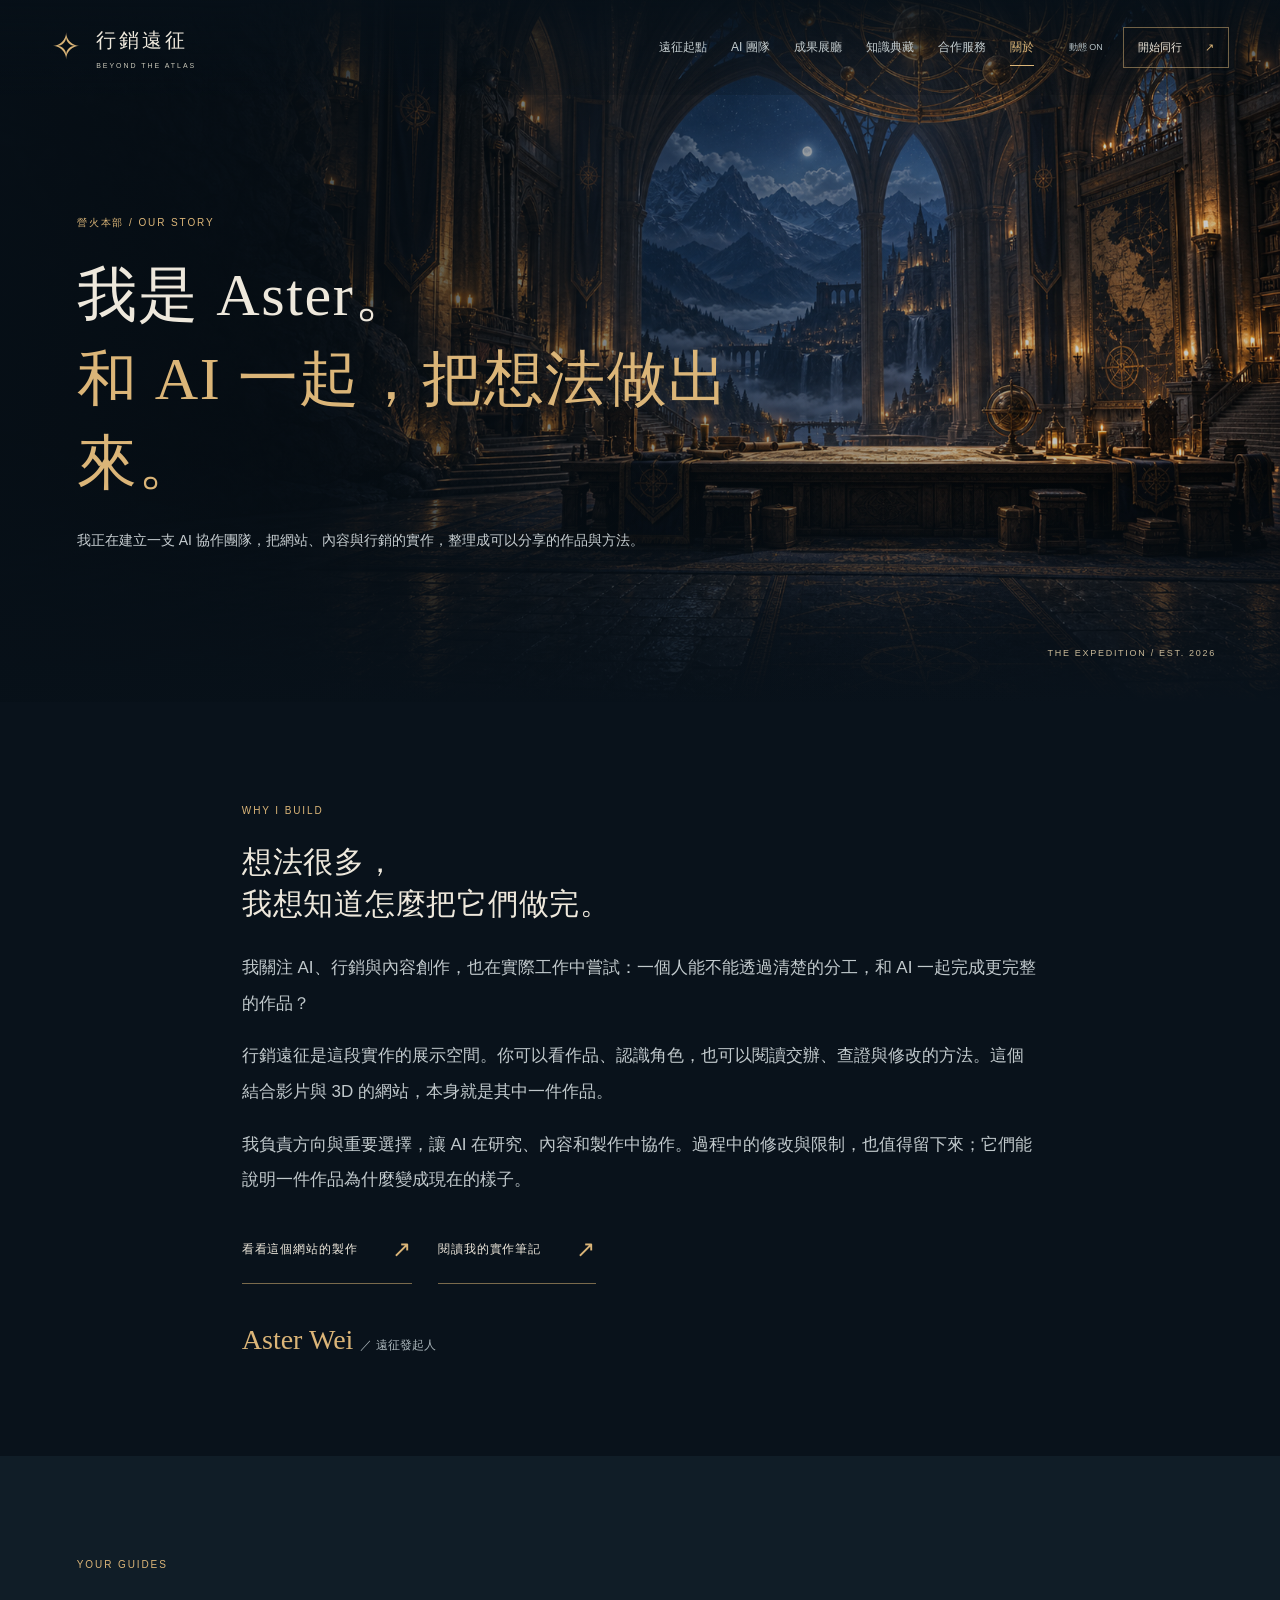
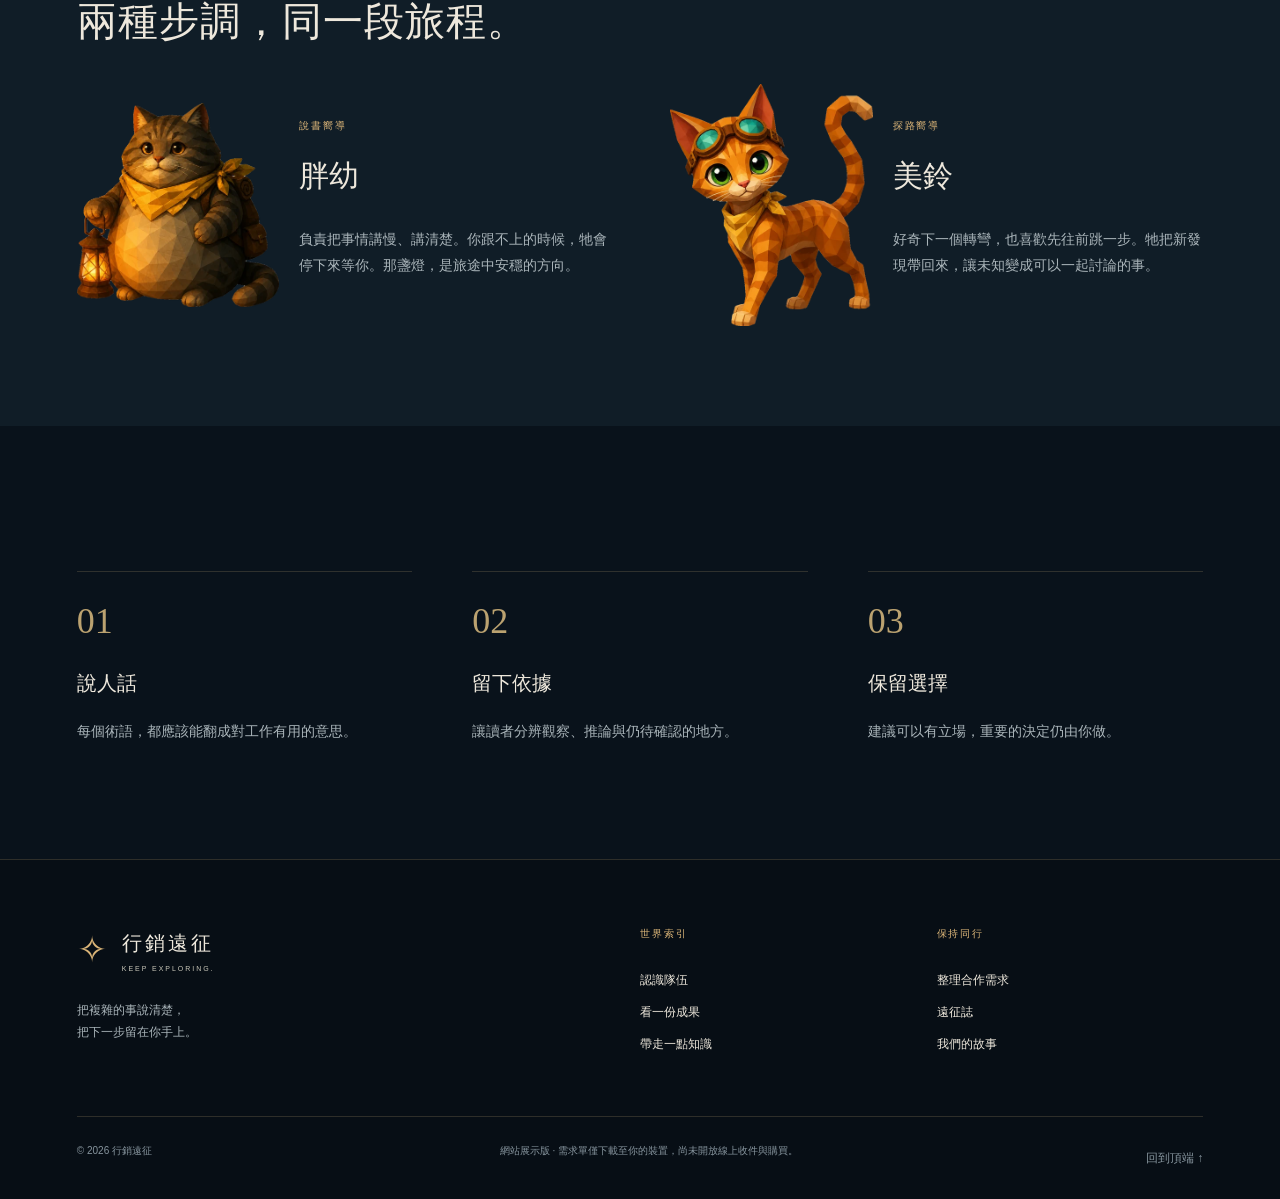
==== about.html @ 955f2460 "Deploy marketing expedition website" ====
<!doctype html><html lang="zh-Hant"><head><meta charset="utf-8"><meta name="viewport" content="width=device-width,initial-scale=1"><meta name="description" content="認識 Aster，以及行銷遠征的 AI、內容與行銷實作。"><meta name="theme-color" content="#09121b"><title>關於｜行銷遠征</title><link rel="icon" href="favicon.svg" type="image/svg+xml"><link rel="stylesheet" href="site.css"><link rel="stylesheet" href="realm.css"><script src="site.js" defer></script></head><body id="top" class="inner-page"><a class="skip" href="#main">跳至主要內容</a><header class="site-header"><a class="brand" href="index.html" aria-label="行銷遠征首頁"><span class="crest">✧</span><span>行銷遠征<small>BEYOND THE ATLAS</small></span></a><nav id="main-nav" aria-label="主要導覽"><a href="index.html">遠征起點</a><a href="team.html">AI 團隊</a><a href="works.html">成果展廳</a><a href="knowledge.html">知識典藏</a><a href="services.html">合作服務</a><a href="about.html" aria-current="page">關於</a></nav><div class="header-tools"><button class="motion-toggle" aria-pressed="false" aria-label="減少動態">動態 ON</button><a class="join-link" href="services.html#brief">開始同行 <span>↗</span></a><button class="menu-toggle" aria-expanded="false" aria-controls="main-nav">選單</button></div></header><main id="main"><section class="page-hero"><img class="hero-art" src="assets/world/guild.png" alt="" fetchpriority="high"><div class="hero-shade"></div><div class="hero-content"><span class="eyebrow">營火本部 / OUR STORY</span><h1>我是 Aster。<br><em>和 AI 一起，把想法做出來。</em></h1><p>我正在建立一支 AI 協作團隊，把網站、內容與行銷的實作，整理成可以分享的作品與方法。</p></div><span class="coordinate" aria-hidden="true">THE EXPEDITION / EST. 2026</span></section><section class="section prose story-prose"><span class="eyebrow">WHY I BUILD</span><h2>想法很多，<br>我想知道怎麼把它們做完。</h2><p>我關注 AI、行銷與內容創作，也在實際工作中嘗試：一個人能不能透過清楚的分工，和 AI 一起完成更完整的作品？</p><p>行銷遠征是這段實作的展示空間。你可以看作品、認識角色，也可以閱讀交辦、查證與修改的方法。這個結合影片與 3D 的網站，本身就是其中一件作品。</p><p>我負責方向與重要選擇，讓 AI 在研究、內容和製作中協作。過程中的修改與限制，也值得留下來；它們能說明一件作品為什麼變成現在的樣子。</p><a class="text-link" href="works.html#site-case">看看這個網站的製作 <span>↗</span></a><a class="text-link" href="knowledge.html">閱讀我的實作筆記 <span>↗</span></a><div class="signature">Aster Wei <span>／ 遠征發起人</span></div></section><section class="section tinted"><span class="eyebrow">YOUR GUIDES</span><h2>兩種步調，同一段旅程。</h2><div class="guide-stories"><article><img src="assets/pangyou-gold.webp" alt="提燈的胖幼" loading="lazy"><div><span class="eyebrow">說書嚮導</span><h3>胖幼</h3><p>負責把事情講慢、講清楚。你跟不上的時候，牠會停下來等你。那盞燈，是旅途中安穩的方向。</p></div></article><article><img src="assets/meiling-eyes.webp" alt="戴護目鏡的美鈴" loading="lazy"><div><span class="eyebrow">探路嚮導</span><h3>美鈴</h3><p>好奇下一個轉彎，也喜歡先往前跳一步。牠把新發現帶回來，讓未知變成可以一起討論的事。</p></div></article></div></section><section class="section"><div class="principle-grid"><article><b>01</b><h3>說人話</h3><p>每個術語，都應該能翻成對工作有用的意思。</p></article><article><b>02</b><h3>留下依據</h3><p>讓讀者分辨觀察、推論與仍待確認的地方。</p></article><article><b>03</b><h3>保留選擇</h3><p>建議可以有立場，重要的決定仍由你做。</p></article></div></section></main><footer class="site-footer"><div><a class="brand" href="index.html"><span class="crest">✧</span><span>行銷遠征<small>KEEP EXPLORING.</small></span></a><p>把複雜的事說清楚，<br>把下一步留在你手上。</p></div><div><span class="eyebrow">世界索引</span><a href="team.html">認識隊伍</a><a href="works.html">看一份成果</a><a href="knowledge.html">帶走一點知識</a></div><div><span class="eyebrow">保持同行</span><a href="services.html#brief">整理合作需求</a><a href="news.html">遠征誌</a><a href="about.html">我們的故事</a></div><div class="footer-bottom"><span>© 2026 行銷遠征</span><span>網站展示版 · 需求單僅下載至你的裝置，尚未開放線上收件與購買。</span><a href="#top">回到頂端 ↑</a></div></footer><div class="reading-progress" aria-hidden="true"></div></body></html>
---- site.css ----
/* 深藍夜色、黃銅金光與原生閱讀內容構成同一個遠征世界。 */
:root{color-scheme:dark;--ink:#09121b;--panel:#101d27;--gold:#dbb578;--text:#eee8dc;--muted:#aab5ba;--line:#c8af7933;--serif:"Noto Serif TC","PMingLiU",serif;--sans:"Microsoft JhengHei",sans-serif}*{box-sizing:border-box}html{scroll-behavior:smooth;scroll-padding-top:110px}body{margin:0;background:var(--ink);color:var(--text);font:15px/1.85 var(--sans)}body.menu-open{overflow:hidden}a{color:inherit;text-decoration:none}button,input,select,textarea{font:inherit}button,a,input,select,textarea{-webkit-tap-highlight-color:transparent}button{color:inherit;cursor:pointer}a:focus-visible,button:focus-visible,input:focus-visible,select:focus-visible,textarea:focus-visible,summary:focus-visible{outline:2px solid var(--gold);outline-offset:5px}button:disabled{cursor:wait;opacity:.6}img{max-width:100%;display:block}h1,h2,h3,p{margin-top:0}h1,h2{font-family:var(--serif);font-weight:400;line-height:1.4;letter-spacing:.025em}h1{font-size:clamp(38px,4.7vw,74px)}h2{font-size:clamp(28px,3.1vw,46px)}h3{font-size:20px;font-weight:500;line-height:1.6}em{font-style:normal;color:var(--gold)}p{color:var(--muted)}[hidden]{display:none!important}.eyebrow{display:block;color:var(--gold);font-size:10px;letter-spacing:.19em;line-height:1.7;margin-bottom:22px}.fine{font-size:12px;color:#99a7af}.skip{position:fixed;top:-100px;left:20px;z-index:100;background:var(--panel);padding:14px}.skip:focus{top:15px}.site-header{position:fixed;top:0;inset-inline:0;z-index:50;display:flex;align-items:center;gap:35px;padding:22px 4vw;min-height:91px;background:linear-gradient(#071018e8,#07101833);transition:background .3s}.scrolled .site-header{background:#09121bee;border-bottom:1px solid var(--line);backdrop-filter:blur(14px)}.brand{display:flex;align-items:center;gap:12px;white-space:nowrap;font-size:20px;letter-spacing:.15em}.brand small{font-size:7px;letter-spacing:.28em;display:block;margin-top:1px;color:#c9c7b9}.crest{font-family:Georgia,serif;font-size:36px;line-height:1;color:var(--gold)}#main-nav{display:flex;gap:24px;margin-left:auto;align-items:center;font-size:12px}#main-nav a{padding:10px 0;position:relative;color:#c5ced0}#main-nav a:after{content:"";height:1px;position:absolute;bottom:3px;left:0;right:0;background:var(--gold);transform:scaleX(0);transform-origin:left;transition:transform .25s}#main-nav a:hover:after,#main-nav [aria-current]:after{transform:scaleX(1)}#main-nav [aria-current]{color:var(--gold)}.header-tools{display:flex;gap:20px;align-items:center}.motion-toggle{font-size:9px;padding:10px 0;background:none;border:0;color:#b6c2c7;white-space:nowrap}.join-link{border:1px solid #dbb57880;padding:9px 14px;font-size:11px;white-space:nowrap}.join-link span{margin-left:20px;color:var(--gold)}.menu-toggle{display:none;background:transparent;border:1px solid var(--line);padding:8px 13px}.text-link{display:inline-flex;align-items:center;gap:35px;border-bottom:1px solid #c5a66d99;padding:10px 0;font-size:12px;letter-spacing:.07em;margin-right:26px;transition:color .2s}.text-link span{font-size:23px;color:var(--gold);transition:transform .2s}.text-link:hover{color:var(--gold)}.text-link:hover span{transform:translate(3px,-3px)}.button{display:inline-block;background:var(--gold);border:1px solid var(--gold);color:#111c24;padding:13px 23px;min-height:46px;font-size:13px}.button:hover{background:#ead0a5}.section{max-width:1380px;margin:auto;padding:100px 6vw}.section-heading{display:flex;justify-content:space-between;gap:40px;align-items:flex-end;margin-bottom:46px}.section-heading h2{margin-bottom:0}.section-heading>p{font-size:13px;margin:0;max-width:330px}.section-heading .text-link{flex-shrink:0;margin:0}.tinted{max-width:none;background:#101d27}.invitation{padding:110px 6vw 125px;text-align:center;background:radial-gradient(ellipse at 50% 100%,#4a3a2030,transparent 70%);border-top:1px solid var(--line)}.invitation h2{font-size:clamp(34px,4vw,58px)}.invitation .text-link{margin:0}.site-footer{padding:65px 6vw 25px;border-top:1px solid var(--line);display:grid;grid-template-columns:2fr 1fr 1fr;gap:30px;background:#070e15}.site-footer p{font-size:12px;margin-top:23px}.site-footer>div>a:not(.brand){display:block;font-size:12px;padding:5px 0}.site-footer a:hover{color:var(--gold)}.footer-bottom{grid-column:1/-1;border-top:1px solid var(--line);padding-top:25px;margin-top:25px;display:flex;justify-content:space-between;gap:25px;color:#87959e;font-size:10px}.reading-progress{position:fixed;z-index:70;left:0;bottom:0;height:2px;width:0;background:var(--gold)}
/* 首頁：鏡頭停留在章節中，捲動推進景深與角色路線。 */
.world-chapter{height:145vh;height:145svh;position:relative}.scene-window{height:100vh;height:100svh;position:sticky;top:0;overflow:hidden;isolation:isolate;background:#0b1420}.scene-art{position:absolute;inset:0;width:100%;height:100%;object-fit:cover;transform:scale(1.04);will-change:transform}.scene-shade{position:absolute;inset:0;background:linear-gradient(90deg,#040c15d9,transparent 76%),linear-gradient(0deg,#071018b0,transparent 27%,transparent 75%,#07101855)}.chapter-copy{position:absolute;left:6vw;top:29%;width:60%;max-width:800px;z-index:4;transform:translateY(var(--copy-y,0px));opacity:var(--copy-alpha,1)}.chapter-copy h1,.chapter-copy h2{font-size:clamp(40px,4.65vw,72px);margin-bottom:24px}.chapter-copy p{font-size:14px;line-height:2.05;color:#d2d4ce;margin-bottom:20px}.scene-bottom{position:absolute;bottom:28px;left:4vw;right:4vw;display:flex;justify-content:space-between;font-size:9px;letter-spacing:.12em;color:#c2c6bc;z-index:4}.scene-bottom i{display:inline-block;width:30px;height:1px;background:var(--gold);margin:0 12px;vertical-align:middle}.scene-haze{position:absolute;left:-25%;bottom:-20%;width:150%;height:50%;background:radial-gradient(ellipse,#cdd5cf19,transparent 64%);filter:blur(30px);transform:translateX(var(--haze-x,0px));pointer-events:none}.star-path{position:absolute;width:100%;height:100%;inset:0;opacity:.45;pointer-events:none}.star-path path{fill:none;stroke:var(--gold);stroke-width:1;stroke-dasharray:900;stroke-dashoffset:var(--path-offset,900);filter:drop-shadow(0 0 4px #e9b354)}.star-path circle{fill:var(--gold);opacity:var(--path-light,0)}.guides{position:absolute;inset:0;z-index:3;pointer-events:none}.traveler{position:absolute;bottom:14%;width:clamp(92px,11vw,180px);left:var(--cat-x,78%);transform:translateX(-50%) translateY(var(--cat-y,0px)) scale(var(--cat-scale,1));transform-origin:center bottom;filter:drop-shadow(0 8px 4px #0008)}.traveler img{width:100%;transform-origin:50% 90%}.traveler span{position:absolute;bottom:-13px;left:0;width:100%;text-align:center;color:#e1d9c4;font-size:9px;letter-spacing:.15em}.traveler.meiling{left:var(--mei-x,88%);width:clamp(77px,8.2vw,135px);bottom:19%;transform:translateX(-50%) translateY(var(--mei-y,0px)) scale(var(--cat-scale,1))}.lantern-glow{position:absolute;inset:30% -45% -20% -45%;background:radial-gradient(ellipse,#eea94942,transparent 64%);mix-blend-mode:screen;transform-origin:center top}.landing-glow{position:absolute;inset:auto 8% 0;height:9%;border:1px solid #e4b96c88;border-radius:50%;opacity:0}.in-view.is-moving .pangyou img{animation:trot .36s ease-in-out infinite}.in-view.is-moving .lantern-glow{animation:lamp .65s ease-in-out infinite alternate}.in-view.is-moving .meiling img{animation:leap 1.45s ease-in-out infinite}.in-view.is-moving .landing-glow{animation:landing 1.45s ease-out infinite}.world-chapter[data-scene="2"] .in-view.is-moving .meiling img{animation-name:look-around;animation-duration:1.8s}.world-chapter[data-scene="3"] .in-view.is-moving .pangyou img{animation-name:nod;animation-duration:1.3s}.world-chapter[data-scene="4"] .in-view.is-moving .meiling img{animation-duration:1.9s}.world-nav{position:fixed;right:3vw;top:43%;z-index:10;display:grid;gap:6px}.world-nav a{display:flex;align-items:center;gap:9px;font-size:9px;padding:7px 10px;border-left:1px solid #d8cbb633;background:#09121b44;backdrop-filter:blur(8px);color:#b1bcbf}.world-nav span{font-size:9px;opacity:0;max-width:0;overflow:hidden;white-space:nowrap;transition:.2s}.world-nav a:hover span,.world-nav a[aria-current] span{opacity:1;max-width:65px}.world-nav a[aria-current]{color:var(--gold);border-color:var(--gold)}.world-nav.past-world{visibility:hidden}.home-reading{background:var(--ink);position:relative}
@keyframes trot{0%,100%{transform:rotate(-4deg) translateY(0) scale(1.035,.975)}50%{transform:rotate(4deg) translateY(-7px) scale(.975,1.035)}}@keyframes leap{0%,100%{transform:translateY(0) scale(1)}14%{transform:translateY(4px) scale(1.13,.85) rotate(-5deg)}42%{transform:translateY(-44px) scale(.94,1.08) rotate(10deg)}64%{transform:translateY(-20px) rotate(4deg)}78%{transform:translateY(3px) scale(1.12,.87)}}@keyframes lamp{to{transform:rotate(12deg);opacity:.55}}@keyframes landing{0%,65%,100%{opacity:0;transform:scale(.6)}78%{opacity:.8;transform:scale(1)}96%{opacity:0;transform:scale(1.8)}}@keyframes look-around{0%,100%{transform:rotate(0)}30%{transform:rotate(-9deg) scale(1.02,.98)}70%{transform:rotate(7deg) translateY(-5px)}}@keyframes nod{0%,100%{transform:rotate(0)}50%{transform:rotate(5deg) scale(1.025,.97)}}
/* 內頁維持同一世界，正文回到舒適閱讀速度。 */
.page-hero{position:relative;min-height:620px;height:78vh;max-height:850px;overflow:hidden;display:flex;align-items:center;background:#0c1823}.hero-art{position:absolute;inset:0;width:100%;height:100%;object-fit:cover;object-position:center;opacity:.78}.hero-shade{position:absolute;inset:0;background:linear-gradient(90deg,#071018de,transparent 85%),linear-gradient(0deg,var(--ink),transparent 35%)}.hero-content{position:relative;z-index:1;padding:110px 6vw 30px;max-width:900px}.hero-content h1{margin-bottom:23px}.hero-content p{max-width:580px;color:#c6cdd0;font-size:14px}.coordinate{position:absolute;right:5vw;bottom:40px;font-size:9px;letter-spacing:.19em;color:#c8b998}.roster-picker{display:grid;grid-template-columns:repeat(5,1fr);gap:15px;border-bottom:1px solid var(--line)}.roster-picker button{background:transparent;border:0;border-bottom:2px solid transparent;padding:12px 12px 22px;transition:background .3s}.roster-picker img{height:150px;width:100%;object-fit:contain;filter:grayscale(.35);transition:transform .3s}.roster-picker button:hover img{transform:translateY(-8px)}.roster-picker span{display:block;font-size:14px;margin:18px 0 4px}.roster-picker small{color:var(--muted);font-size:10px}.roster-picker [aria-pressed="true"]{border-color:var(--gold);background:linear-gradient(transparent,#ddae6212);color:var(--gold)}.roster-picker [aria-pressed="true"] img{filter:none}.member-profile{display:grid;grid-template-columns:35% 1fr;gap:70px;align-items:center;padding:60px 0}.member-portrait{background:radial-gradient(ellipse at 50% 65%,#d2a05218,transparent 65%)}.member-portrait img{height:350px;margin:auto;object-fit:contain}.member-profile h2{margin-bottom:10px}.member-profile h3{color:#d9c19a;font-size:19px}.member-profile dl{font-size:13px;display:grid;grid-template-columns:130px 1fr;gap:16px;border-top:1px solid var(--line);padding-top:25px}.member-profile dt{color:var(--gold)}.member-profile dd{margin:0;color:var(--muted)}.principle-grid{display:grid;grid-template-columns:repeat(3,1fr);gap:60px;margin-top:45px}.principle-grid b{display:block;font:36px Georgia;color:#bba270;margin-bottom:25px}.principle-grid article{border-top:1px solid var(--line);padding-top:28px}.principle-grid p{font-size:14px}.report-tabs{display:flex;gap:25px;border-bottom:1px solid var(--line);margin-bottom:40px}.report-tabs button,.filters button{padding:14px 18px;background:transparent;border:1px solid transparent;color:var(--muted);font-size:13px}.report-tabs [aria-pressed="true"]{color:var(--gold);border-bottom-color:var(--gold)}.report-sheet{background:#e5ddcd;color:#22323a;padding:50px 6vw;box-shadow:12px 12px 0 #2c35404d}.report-meta{display:flex;justify-content:space-between;border-bottom:1px solid #31404b40;padding-bottom:22px;font-size:10px;letter-spacing:.11em;color:#73664d;margin-bottom:34px}.report-sheet h2{font-size:32px}.report-context{color:#5b6465;font-size:14px;max-width:780px}.report-body{display:grid;grid-template-columns:1fr 1fr;gap:20px 55px;margin-top:30px}.report-body section{border-top:1px solid #31404b30;padding-top:23px}.report-body h3{font-size:17px;color:#7c592d}.report-body p{color:#384b53;font-size:14px}.journal-grid{display:grid;grid-template-columns:repeat(3,1fr);gap:35px}.journal-card{min-width:0;border-bottom:1px solid var(--line);padding-bottom:25px}.journal-image{position:relative;aspect-ratio:1.55;overflow:hidden;background:var(--panel)}.journal-image img{width:100%;height:100%;object-fit:cover;opacity:.86;transition:transform .6s,opacity .6s}.journal-image span{position:absolute;bottom:15px;left:20px;font:30px var(--serif);color:var(--text)}.journal-card a:hover img{transform:scale(1.05);opacity:1}.journal-copy{padding-top:23px}.journal-copy .eyebrow{font-size:9px;margin-bottom:13px}.journal-copy h3{font:23px/1.55 var(--serif);margin-bottom:13px}.journal-copy p{font-size:13px}.read-link{font-size:11px;color:var(--gold)}.library-tools{display:flex;align-items:flex-end;justify-content:space-between;gap:25px;margin-bottom:25px}.library-tools label{font-size:11px;color:var(--gold);min-width:250px}.library-tools input{display:block;width:100%;margin-top:10px}.filters{display:flex;flex-wrap:wrap;gap:5px}.filters button{padding:9px 14px}.filters [aria-pressed="true"]{border-color:var(--gold);color:var(--gold)}.library-grid{row-gap:50px}.empty-state{text-align:center;padding:70px 20px}.empty-state h2{font-size:28px}.service-list{margin:50px 0}.service-list article{display:grid;grid-template-columns:80px 1fr auto;gap:25px;padding:35px 0;border-top:1px solid var(--line);align-items:center}.service-number{font:38px Georgia;color:var(--gold)}.service-list h3{font:27px var(--serif);margin:0 0 15px}.service-list p{margin-bottom:8px}.service-pick{font-size:12px;color:var(--gold);padding:15px}.brief-layout{display:grid;grid-template-columns:1fr 1fr;gap:90px;max-width:1200px;margin:auto}.brief-layout>div>p{font-size:14px}.brief-layout>div>.fine{font-size:12px;margin-top:30px}form label{display:block;font-size:12px;color:#ded9cd;margin-bottom:10px}form label span{font-size:10px;color:var(--gold);margin-left:8px}input,textarea,select{background:#07121bcc;border:1px solid #b9b49e45;color:var(--text);padding:12px 15px;border-radius:0}textarea{resize:vertical}input::placeholder,textarea::placeholder{color:#81919d}form input,form textarea,form select{width:100%;margin-bottom:23px}form .button{width:100%}#brief-status{min-height:24px;margin-top:18px}.faq{max-width:1100px}.faq details{border-bottom:1px solid var(--line);padding:20px 0}.faq summary{cursor:pointer;font-size:16px;padding:5px}.faq details p{padding:15px 5px 0;max-width:850px;font-size:14px}.prose{font-size:17px;line-height:2.1}.prose h2{font-size:30px}.prose p{color:#c1c9cc}.story-prose{max-width:950px}.signature{font:28px var(--serif);margin-top:40px;color:var(--gold)}.signature span{font:12px var(--sans);color:var(--muted)}.guide-stories{display:grid;grid-template-columns:1fr 1fr;gap:60px}.guide-stories article{display:grid;grid-template-columns:38% 1fr;gap:20px;align-items:center}.guide-stories img{max-height:260px;object-fit:contain}.guide-stories h3{font:30px var(--serif)}.guide-stories p{font-size:14px}.news-list article{display:grid;grid-template-columns:180px 1fr;gap:40px;border-top:1px solid var(--line);padding:40px 0}.news-list time{font-size:12px;color:var(--gold)}.news-list h2{font-size:30px}.article-heading{padding:150px 6vw 50px;max-width:1200px;margin:auto;border-bottom:1px solid var(--line)}.breadcrumb{display:flex;gap:15px;font-size:12px;color:var(--muted);margin-bottom:50px}.breadcrumb a{color:var(--gold)}.article-heading h1{font-size:clamp(34px,4vw,54px);max-width:1000px}.article-meta{font-size:11px;color:#98a5ad;margin-top:30px}.article-layout{max-width:1200px;padding:60px 6vw 100px;margin:auto;display:grid;grid-template-columns:210px minmax(0,1fr);gap:65px}.article-layout aside{position:sticky;top:130px;align-self:start}.article-layout aside a{display:block;font-size:12px;padding:10px 0;color:#aebbc1}.article-layout aside a:hover{color:var(--gold)}.article-layout .prose>section{margin-bottom:45px;scroll-margin-top:120px}.exercise{background:#14232d;border:1px solid var(--line);padding:28px}.exercise h2{font-size:24px}.exercise pre{white-space:pre-wrap;font:14px/2.2 var(--sans);color:#d2c6af;overflow-wrap:anywhere}.copy-status{min-height:22px}.related{border-top:1px solid var(--line)}.related .journal-grid{grid-template-columns:repeat(2,1fr)}
@media(min-width:1700px){.chapter-copy{left:10vw}.section{padding-inline:70px}.site-header{padding-inline:6vw}}
@media(max-width:1150px){.site-header{gap:18px}#main-nav{gap:15px;font-size:11px}.brand{font-size:17px}.header-tools{gap:12px}.join-link span{margin-left:8px}.motion-toggle{font-size:8px}.chapter-copy{width:68%}.world-nav{right:2vw}.journal-grid{gap:23px}}
@media(max-width:950px){.site-header{min-height:80px;padding:16px 5vw}.header-tools{margin-left:auto}.menu-toggle{display:block;font-size:11px}#main-nav{display:none;position:fixed;inset:80px 0 auto;max-height:calc(100svh - 80px);overflow:auto;background:#0a1727fa;padding:24px 6vw 35px;border-bottom:1px solid var(--line);flex-direction:column;align-items:stretch;gap:5px}#main-nav.open{display:flex}#main-nav a{font-size:18px;padding:12px 0}.page-hero{min-height:540px;height:70vh}.hero-content{padding-top:100px}.section{padding-block:70px}.roster-picker{gap:3px}.roster-picker img{height:120px}.roster-picker span{font-size:12px}.roster-picker small{display:none}.member-profile{gap:30px}.member-profile dl{grid-template-columns:1fr;gap:5px}.member-profile dd{margin-bottom:15px}.library-tools{display:block}.filters{margin-top:25px}.brief-layout{gap:45px}.article-layout{grid-template-columns:160px 1fr;gap:35px}.guide-stories{gap:25px}.guide-stories article{grid-template-columns:1fr}.guide-stories img{height:200px;margin:auto}}
@media(max-width:600px){html{scroll-padding-top:95px}.site-header{padding:15px 5vw;min-height:76px}.brand{font-size:16px;gap:8px}.brand small{font-size:6px}.crest{font-size:27px}.header-tools{gap:12px}.join-link{display:none}.motion-toggle{font-size:8px;min-height:42px}.menu-toggle{min-height:42px}#main-nav{top:76px}.world-chapter{height:130svh}.scene-art{object-position:62% center}.world-chapter[data-scene="1"] .scene-art{object-position:90% center}.scene-shade{background:linear-gradient(90deg,#040d17b8,#040d1733),linear-gradient(0deg,#071018d9,transparent 45%,#07101833)}.chapter-copy{top:23%;left:7vw;width:86%;max-width:440px}.chapter-copy h1,.chapter-copy h2{font-size:clamp(30px,8.6vw,43px);line-height:1.45;margin-bottom:20px}.chapter-copy p{font-size:12px;line-height:1.95}.chapter-copy .text-link{font-size:11px;gap:18px;margin-right:18px;padding:8px 0}.eyebrow{font-size:9px;margin-bottom:16px}.traveler{width:100px;bottom:14%;left:var(--cat-x,62%)}.traveler.meiling{width:78px;bottom:18%;left:var(--mei-x,82%)}.scene-bottom{bottom:24px;left:7vw;font-size:8px}.scene-bottom>span:last-child{display:none}.world-nav{top:auto;bottom:17px;right:5vw;display:flex;gap:4px}.world-nav a{font-size:8px;padding:5px}.world-nav span{display:none}.home-reading .section-heading{display:block}.section-heading{display:block;margin-bottom:30px}.section-heading>p{margin-top:22px}.section-heading .text-link{margin-top:18px}.section{padding:60px 7vw}.journal-grid{grid-template-columns:1fr;gap:35px}.journal-card a{display:grid;grid-template-columns:36% 1fr;gap:20px}.journal-image{aspect-ratio:.8;height:100%}.journal-image span{font-size:22px;left:12px}.journal-copy{padding-top:0}.journal-copy h3{font-size:20px}.journal-copy p{font-size:12px}.journal-copy .eyebrow{margin-bottom:9px}.page-hero{min-height:470px;height:70svh;max-height:650px}.hero-content{padding:105px 7vw 30px}.hero-content h1{font-size:39px}.hero-content p{font-size:13px}.coordinate{font-size:7px;bottom:20px}.roster-picker{display:flex;overflow:auto;scroll-snap-type:x mandatory;padding-bottom:6px}.roster-picker button{flex:0 0 115px;scroll-snap-align:start;padding-inline:5px}.roster-picker img{height:110px}.member-profile{display:block;padding:35px 0}.member-portrait img{height:230px;margin:0 auto 30px}.member-profile h2{font-size:30px}.member-profile h3{font-size:17px}.principle-grid{grid-template-columns:1fr;gap:25px}.principle-grid b{font-size:29px;margin-bottom:12px}.report-tabs{gap:0}.report-tabs button{font-size:11px;padding:13px 9px;flex:1}.report-sheet{padding:25px 22px;box-shadow:6px 6px 0 #2c35404d}.report-sheet h2{font-size:27px}.report-meta{gap:15px;font-size:8px}.report-body{grid-template-columns:1fr;gap:8px}.report-body p{font-size:13px}.library-tools label{display:block}.filters{gap:4px}.filters button{font-size:11px;padding:9px 10px}.service-list article{grid-template-columns:40px 1fr;gap:16px;padding:28px 0}.service-number{font-size:27px;align-self:start}.service-list h3{font-size:24px}.service-list p{font-size:13px}.service-pick{grid-column:2;padding:0;font-size:12px}.brief-layout{grid-template-columns:1fr;gap:30px}.brief-layout h2 br{display:none}.faq summary{font-size:14px}.invitation{padding:70px 7vw}.invitation h2{font-size:35px}.invitation p{font-size:13px}.site-footer{padding:50px 7vw 20px;grid-template-columns:1fr 1fr;gap:30px}.site-footer>div:first-child{grid-column:1/-1}.footer-bottom{display:block;font-size:9px}.footer-bottom span{display:block;margin-bottom:13px}.guide-stories{grid-template-columns:1fr}.guide-stories article{grid-template-columns:35% 1fr}.guide-stories img{height:auto}.guide-stories h3{font-size:25px}.guide-stories p{font-size:13px}.prose{font-size:15px}.prose h2{font-size:26px}.news-list article{grid-template-columns:1fr;gap:15px}.news-list h2{font-size:26px}.article-heading{padding:120px 7vw 35px}.article-heading h1{font-size:33px}.breadcrumb{margin-bottom:35px}.article-heading>p{font-size:14px}.article-layout{display:block;padding:35px 7vw 60px}.article-layout aside{position:static;border-bottom:1px solid var(--line);padding-bottom:20px;margin-bottom:35px}.article-layout aside .eyebrow{margin-bottom:10px}.article-layout aside a{padding:6px 0}.exercise{padding:22px}.exercise .button{font-size:12px}.related .journal-grid{grid-template-columns:1fr}}
@media(max-height:580px) and (min-width:601px){.chapter-copy{top:25%}.chapter-copy h1,.chapter-copy h2{font-size:36px;margin-bottom:12px}.chapter-copy p{font-size:12px;margin-bottom:4px}.chapter-copy .eyebrow{margin-bottom:10px}.traveler{width:95px}.traveler.meiling{width:72px}}
html.reduced{scroll-behavior:auto}.reduced .scene-art{transform:none!important}.reduced .traveler img,.reduced .lantern-glow,.reduced .landing-glow{animation:none!important}.reduced .star-path,.reduced .scene-haze{display:none}.reduced .chapter-copy{transform:none;opacity:1}.reduced .traveler,.reduced .traveler.meiling{transform:translateX(-50%)}
@media(prefers-reduced-motion:reduce){.scene-art,.journal-image img{transition:none}}
.world-chapter{scroll-margin-top:-110px}
@media(max-width:600px){.world-chapter{scroll-margin-top:-95px}.world-nav{bottom:55px;left:7vw;right:7vw;justify-content:space-between}.world-nav a{min-width:44px;min-height:44px;justify-content:center}}

/* 真實作品預覽沿用原始比例。 */
.case-preview{width:min(100%,1000px);height:auto;margin:32px auto 44px;border:1px solid var(--line)}
---- realm.css ----
/* 同一個 WebGL 世界持續存在，捲動只改變角色與鏡頭位置。 */
#realm-world{position:fixed;inset:0;z-index:0;background:#142a3a;overflow:hidden}#realm-world canvas{display:block;width:100%;height:100%}.realm-vignette{position:fixed;inset:0;pointer-events:none;z-index:1;background:linear-gradient(90deg,#030c15b8,transparent 55%),linear-gradient(0deg,#06101a80,transparent 22%,transparent 82%,#06101a55)}#realm-tour{height:690vh;height:690svh;position:relative;pointer-events:none}.realm-waypoint{position:absolute;width:1px;height:1px;pointer-events:none;scroll-margin-top:-110px}.realm-copy{position:fixed;left:6vw;top:28%;width:44vw;max-width:610px;z-index:3;visibility:hidden;pointer-events:auto;opacity:0}.realm-copy:first-of-type{visibility:visible;opacity:1}.realm-copy h1,.realm-copy h2{font-size:clamp(38px,4.1vw,65px);line-height:1.42;margin-bottom:25px}.realm-copy p{font-size:13px;color:#d0d8d8;line-height:2}.realm-copy .text-link{margin-right:24px;gap:22px;font-size:12px}.realm-nav{position:fixed;right:3vw;top:42%;z-index:10;display:grid;gap:8px}.realm-nav a{display:flex;align-items:center;gap:12px;border-left:1px solid #f0d6a84d;background:#07121b66;padding:8px 12px;font-size:10px;color:#b9c9d0}.realm-nav a[aria-current]{border-color:var(--gold);color:var(--gold)}.realm-nav span{font-size:10px}.realm-location{position:fixed;bottom:30px;left:5vw;z-index:10;font-size:10px;letter-spacing:.2em;color:#d2c6ab}#realm-status{position:fixed;bottom:65px;left:5vw;max-width:80vw;z-index:30;padding:12px 20px;background:#0a1726ed;color:#dcc79d;font-size:12px}.home .home-reading,.home .invitation,.home .site-footer{position:relative;z-index:12;background-color:var(--ink)}.past-realm #realm-world,.past-realm .realm-vignette,.past-realm .realm-copy,.past-realm .realm-nav,.past-realm .realm-location{visibility:hidden!important}.realm-failed #realm-tour{height:auto;min-height:100vh;padding:140px 7vw 80px;pointer-events:auto}.realm-failed .realm-copy{position:relative;inset:auto;visibility:visible!important;opacity:1!important;width:auto;margin-bottom:60px}.realm-failed .realm-nav{display:none}.realm-failed #realm-world canvas{display:none}
@media(max-width:700px){#realm-tour{height:650svh}.realm-copy{left:7vw;top:19%;width:86vw;max-width:400px}.realm-copy h1,.realm-copy h2{font-size:clamp(30px,8.2vw,40px);line-height:1.4;margin-bottom:17px}.realm-copy p{font-size:12px;max-width:320px}.realm-copy .eyebrow{font-size:8px;margin-bottom:12px}.realm-copy .text-link{font-size:11px;gap:13px;margin-right:20px}.realm-vignette{background:linear-gradient(180deg,#07111cab,transparent 64%,#07111a80)}.realm-nav{top:auto;bottom:55px;left:7vw;right:7vw;display:flex;justify-content:space-between;gap:4px}.realm-nav a{min-height:44px;min-width:44px;justify-content:center;padding:5px;font-size:9px}.realm-nav span{display:none}.realm-location{bottom:23px;left:7vw;font-size:8px}.realm-waypoint{scroll-margin-top:-95px}}
@media(max-height:650px){.realm-copy{top:22%}.realm-copy h1,.realm-copy h2{font-size:32px;margin-bottom:10px}.realm-copy p{font-size:11px;margin-bottom:7px}}
.realm-nav,.realm-location{z-index:20}
.act-one #realm-tour{height:370svh}
.act-one .realm-nav,.act-one .realm-location,.act-one #main-nav,.act-one .join-link,.act-one .menu-toggle,.act-one .reading-progress{display:none}
.act-one .site-header{background:transparent;border:0;backdrop-filter:none}
.act-one .realm-copy{top:25%;width:38vw}
.act-one .realm-copy .text-link:first-of-type{display:none}
.act-caption{position:fixed;left:0;right:0;top:23%;text-align:center;z-index:4;pointer-events:none;color:#ecdfc6;text-shadow:0 2px 24px #000}
.act-caption span{display:block;font-family:serif;font-size:clamp(25px,3vw,43px);letter-spacing:.15em}
.act-caption small{display:block;margin-top:20px;font-size:11px;letter-spacing:.2em;color:#bcb5a7}
.act-one .realm-vignette{background:linear-gradient(0deg,#05091099,transparent 25%,transparent 75%,#05091088)}
.act-one .home-reading,.act-one .invitation,.act-one .site-footer{display:none}
.act-ending{position:relative;z-index:12;min-height:65svh;padding:18svh 7vw;background:#080f17;text-align:center}
.act-ending h2{font-family:serif;font-size:clamp(27px,3vw,40px);margin:20px 0}.act-ending p{font-size:13px;color:#aeb7bb;margin-bottom:30px}
@media(max-width:700px){.act-one .realm-copy{top:21%;width:85vw}.act-caption{top:25%}.act-one .realm-copy h1{font-size:30px}}
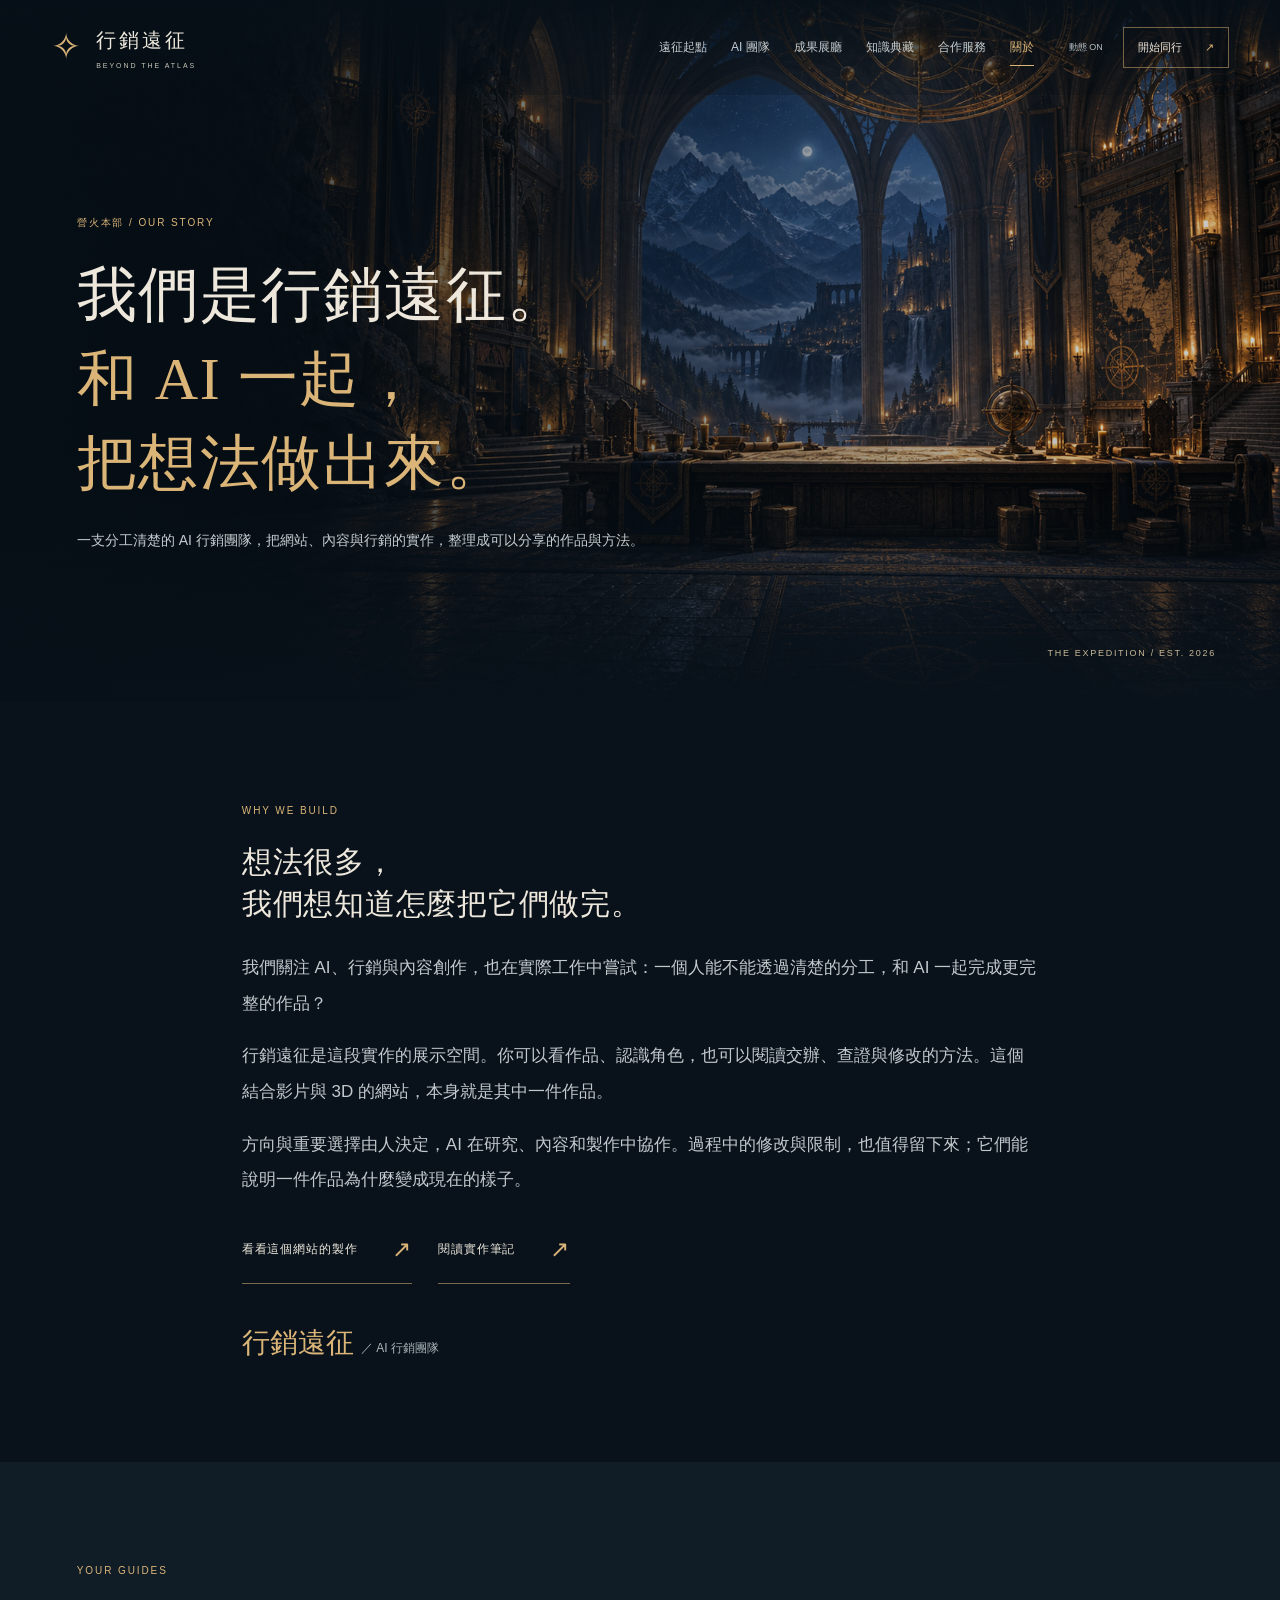
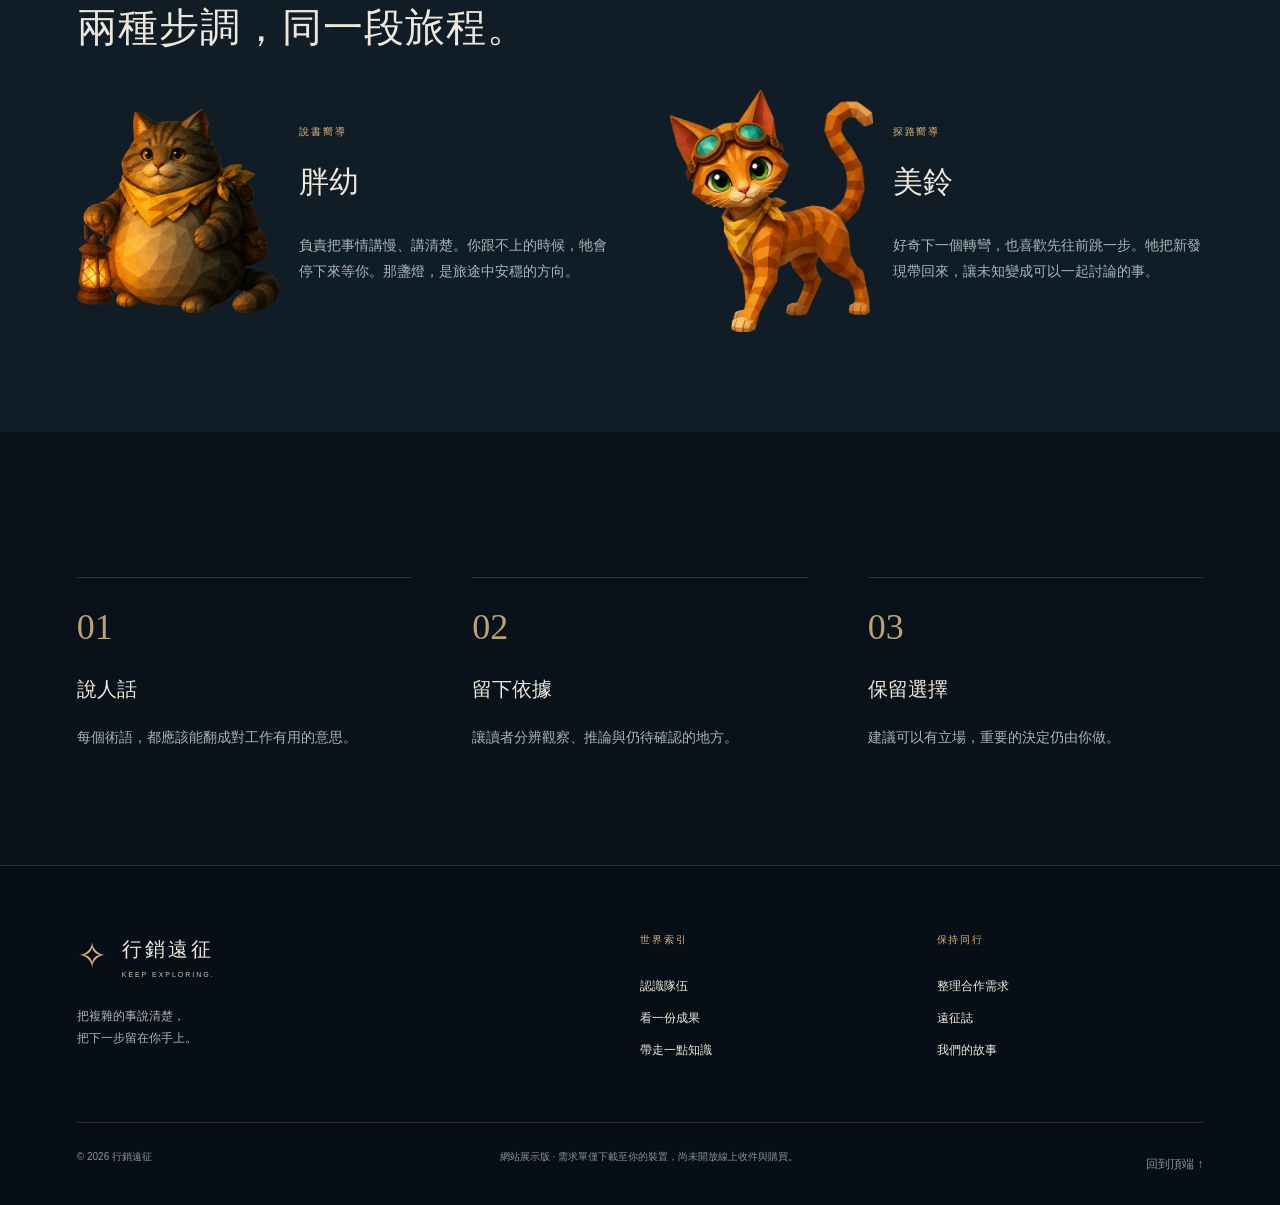
==== commit 388ed0e8: "feat(about): 關於頁改為團隊口吻，全站移除個人名字 - 關於頁大標、說明與內文改為「我們」，簽名改為「行銷遠征 ／ AI 行銷團隊」 - 內頁大標與內文 h2 優先在標點處換行（keep-" ====
--- a/about.html
+++ b/about.html
@@ -1 +1 @@
-<!doctype html><html lang="zh-Hant"><head><meta charset="utf-8"><meta name="viewport" content="width=device-width,initial-scale=1"><meta name="description" content="認識 Aster，以及行銷遠征的 AI、內容與行銷實作。"><meta name="theme-color" content="#09121b"><title>關於｜行銷遠征</title><link rel="icon" href="favicon.svg" type="image/svg+xml"><link rel="stylesheet" href="site.css"><link rel="stylesheet" href="realm.css"><script src="site.js" defer></script></head><body id="top" class="inner-page"><a class="skip" href="#main">跳至主要內容</a><header class="site-header"><a class="brand" href="index.html" aria-label="行銷遠征首頁"><span class="crest">✧</span><span>行銷遠征<small>BEYOND THE ATLAS</small></span></a><nav id="main-nav" aria-label="主要導覽"><a href="index.html">遠征起點</a><a href="team.html">AI 團隊</a><a href="works.html">成果展廳</a><a href="knowledge.html">知識典藏</a><a href="services.html">合作服務</a><a href="about.html" aria-current="page">關於</a></nav><div class="header-tools"><button class="motion-toggle" aria-pressed="false" aria-label="減少動態">動態 ON</button><a class="join-link" href="services.html#brief">開始同行 <span>↗</span></a><button class="menu-toggle" aria-expanded="false" aria-controls="main-nav">選單</button></div></header><main id="main"><section class="page-hero"><img class="hero-art" src="assets/world/guild.png" alt="" fetchpriority="high"><div class="hero-shade"></div><div class="hero-content"><span class="eyebrow">營火本部 / OUR STORY</span><h1>我是 Aster。<br><em>和 AI 一起，把想法做出來。</em></h1><p>我正在建立一支 AI 協作團隊，把網站、內容與行銷的實作，整理成可以分享的作品與方法。</p></div><span class="coordinate" aria-hidden="true">THE EXPEDITION / EST. 2026</span></section><section class="section prose story-prose"><span class="eyebrow">WHY I BUILD</span><h2>想法很多，<br>我想知道怎麼把它們做完。</h2><p>我關注 AI、行銷與內容創作，也在實際工作中嘗試：一個人能不能透過清楚的分工，和 AI 一起完成更完整的作品？</p><p>行銷遠征是這段實作的展示空間。你可以看作品、認識角色，也可以閱讀交辦、查證與修改的方法。這個結合影片與 3D 的網站，本身就是其中一件作品。</p><p>我負責方向與重要選擇，讓 AI 在研究、內容和製作中協作。過程中的修改與限制，也值得留下來；它們能說明一件作品為什麼變成現在的樣子。</p><a class="text-link" href="works.html#site-case">看看這個網站的製作 <span>↗</span></a><a class="text-link" href="knowledge.html">閱讀我的實作筆記 <span>↗</span></a><div class="signature">Aster Wei <span>／ 遠征發起人</span></div></section><section class="section tinted"><span class="eyebrow">YOUR GUIDES</span><h2>兩種步調，同一段旅程。</h2><div class="guide-stories"><article><img src="assets/pangyou-gold.webp" alt="提燈的胖幼" loading="lazy"><div><span class="eyebrow">說書嚮導</span><h3>胖幼</h3><p>負責把事情講慢、講清楚。你跟不上的時候，牠會停下來等你。那盞燈，是旅途中安穩的方向。</p></div></article><article><img src="assets/meiling-eyes.webp" alt="戴護目鏡的美鈴" loading="lazy"><div><span class="eyebrow">探路嚮導</span><h3>美鈴</h3><p>好奇下一個轉彎，也喜歡先往前跳一步。牠把新發現帶回來，讓未知變成可以一起討論的事。</p></div></article></div></section><section class="section"><div class="principle-grid"><article><b>01</b><h3>說人話</h3><p>每個術語，都應該能翻成對工作有用的意思。</p></article><article><b>02</b><h3>留下依據</h3><p>讓讀者分辨觀察、推論與仍待確認的地方。</p></article><article><b>03</b><h3>保留選擇</h3><p>建議可以有立場，重要的決定仍由你做。</p></article></div></section></main><footer class="site-footer"><div><a class="brand" href="index.html"><span class="crest">✧</span><span>行銷遠征<small>KEEP EXPLORING.</small></span></a><p>把複雜的事說清楚，<br>把下一步留在你手上。</p></div><div><span class="eyebrow">世界索引</span><a href="team.html">認識隊伍</a><a href="works.html">看一份成果</a><a href="knowledge.html">帶走一點知識</a></div><div><span class="eyebrow">保持同行</span><a href="services.html#brief">整理合作需求</a><a href="news.html">遠征誌</a><a href="about.html">我們的故事</a></div><div class="footer-bottom"><span>© 2026 行銷遠征</span><span>網站展示版 · 需求單僅下載至你的裝置，尚未開放線上收件與購買。</span><a href="#top">回到頂端 ↑</a></div></footer><div class="reading-progress" aria-hidden="true"></div></body></html>+<!doctype html><html lang="zh-Hant"><head><meta charset="utf-8"><meta name="viewport" content="width=device-width,initial-scale=1"><meta name="description" content="認識行銷遠征：一支 AI 行銷團隊的起點、兩位嚮導，以及我們做事的三個原則。"><meta name="theme-color" content="#09121b"><title>關於｜行銷遠征</title><link rel="icon" href="favicon.svg" type="image/svg+xml"><link rel="stylesheet" href="site.css"><link rel="stylesheet" href="realm.css"><script src="site.js" defer></script></head><body id="top" class="inner-page"><a class="skip" href="#main">跳至主要內容</a><header class="site-header"><a class="brand" href="index.html" aria-label="行銷遠征首頁"><span class="crest">✧</span><span>行銷遠征<small>BEYOND THE ATLAS</small></span></a><nav id="main-nav" aria-label="主要導覽"><a href="index.html">遠征起點</a><a href="team.html">AI 團隊</a><a href="works.html">成果展廳</a><a href="knowledge.html">知識典藏</a><a href="services.html">合作服務</a><a href="about.html" aria-current="page">關於</a></nav><div class="header-tools"><button class="motion-toggle" aria-pressed="false" aria-label="減少動態">動態 ON</button><a class="join-link" href="services.html#brief">開始同行 <span>↗</span></a><button class="menu-toggle" aria-expanded="false" aria-controls="main-nav">選單</button></div></header><main id="main"><section class="page-hero"><img class="hero-art" src="assets/world/guild.png" alt="" fetchpriority="high"><div class="hero-shade"></div><div class="hero-content"><span class="eyebrow">營火本部 / OUR STORY</span><h1>我們是<wbr>行銷遠征。<br><em>和 AI 一起，<br>把想法<wbr>做出來。</em></h1><p>一支分工清楚的 AI 行銷團隊，把網站、內容與行銷的實作，整理成可以分享的作品與方法。</p></div><span class="coordinate" aria-hidden="true">THE EXPEDITION / EST. 2026</span></section><section class="section prose story-prose"><span class="eyebrow">WHY WE BUILD</span><h2>想法很多，<br>我們想知道<wbr>怎麼把它們做完。</h2><p>我們關注 AI、行銷與內容創作，也在實際工作中嘗試：一個人能不能透過清楚的分工，和 AI 一起完成更完整的作品？</p><p>行銷遠征是這段實作的展示空間。你可以看作品、認識角色，也可以閱讀交辦、查證與修改的方法。這個結合影片與 3D 的網站，本身就是其中一件作品。</p><p>方向與重要選擇由人決定，AI 在研究、內容和製作中協作。過程中的修改與限制，也值得留下來；它們能說明一件作品為什麼變成現在的樣子。</p><a class="text-link" href="works.html#site-case">看看這個網站的製作 <span>↗</span></a><a class="text-link" href="knowledge.html">閱讀實作筆記 <span>↗</span></a><div class="signature">行銷遠征 <span>／ AI 行銷團隊</span></div></section><section class="section tinted"><span class="eyebrow">YOUR GUIDES</span><h2>兩種步調，同一段旅程。</h2><div class="guide-stories"><article><img src="assets/pangyou-gold.webp" alt="提燈的胖幼" loading="lazy"><div><span class="eyebrow">說書嚮導</span><h3>胖幼</h3><p>負責把事情講慢、講清楚。你跟不上的時候，牠會停下來等你。那盞燈，是旅途中安穩的方向。</p></div></article><article><img src="assets/meiling-eyes.webp" alt="戴護目鏡的美鈴" loading="lazy"><div><span class="eyebrow">探路嚮導</span><h3>美鈴</h3><p>好奇下一個轉彎，也喜歡先往前跳一步。牠把新發現帶回來，讓未知變成可以一起討論的事。</p></div></article></div></section><section class="section"><div class="principle-grid"><article><b>01</b><h3>說人話</h3><p>每個術語，都應該能翻成對工作有用的意思。</p></article><article><b>02</b><h3>留下依據</h3><p>讓讀者分辨觀察、推論與仍待確認的地方。</p></article><article><b>03</b><h3>保留選擇</h3><p>建議可以有立場，重要的決定仍由你做。</p></article></div></section></main><footer class="site-footer"><div><a class="brand" href="index.html"><span class="crest">✧</span><span>行銷遠征<small>KEEP EXPLORING.</small></span></a><p>把複雜的事說清楚，<br>把下一步留在你手上。</p></div><div><span class="eyebrow">世界索引</span><a href="team.html">認識隊伍</a><a href="works.html">看一份成果</a><a href="knowledge.html">帶走一點知識</a></div><div><span class="eyebrow">保持同行</span><a href="services.html#brief">整理合作需求</a><a href="news.html">遠征誌</a><a href="about.html">我們的故事</a></div><div class="footer-bottom"><span>© 2026 行銷遠征</span><span>網站展示版 · 需求單僅下載至你的裝置，尚未開放線上收件與購買。</span><a href="#top">回到頂端 ↑</a></div></footer><div class="reading-progress" aria-hidden="true"></div></body></html>
--- a/site.css
+++ b/site.css
@@ -17,3 +17,6 @@
 
 /* 真實作品預覽沿用原始比例。 */
 .case-preview{width:min(100%,1000px);height:auto;margin:32px auto 44px;border:1px solid var(--line)}
+
+/* 中文標題優先在標點處換行，避免斷在詞中間；放不下時才硬斷。 */
+.page-hero h1,.prose h2{word-break:keep-all;overflow-wrap:anywhere;text-wrap:balance}
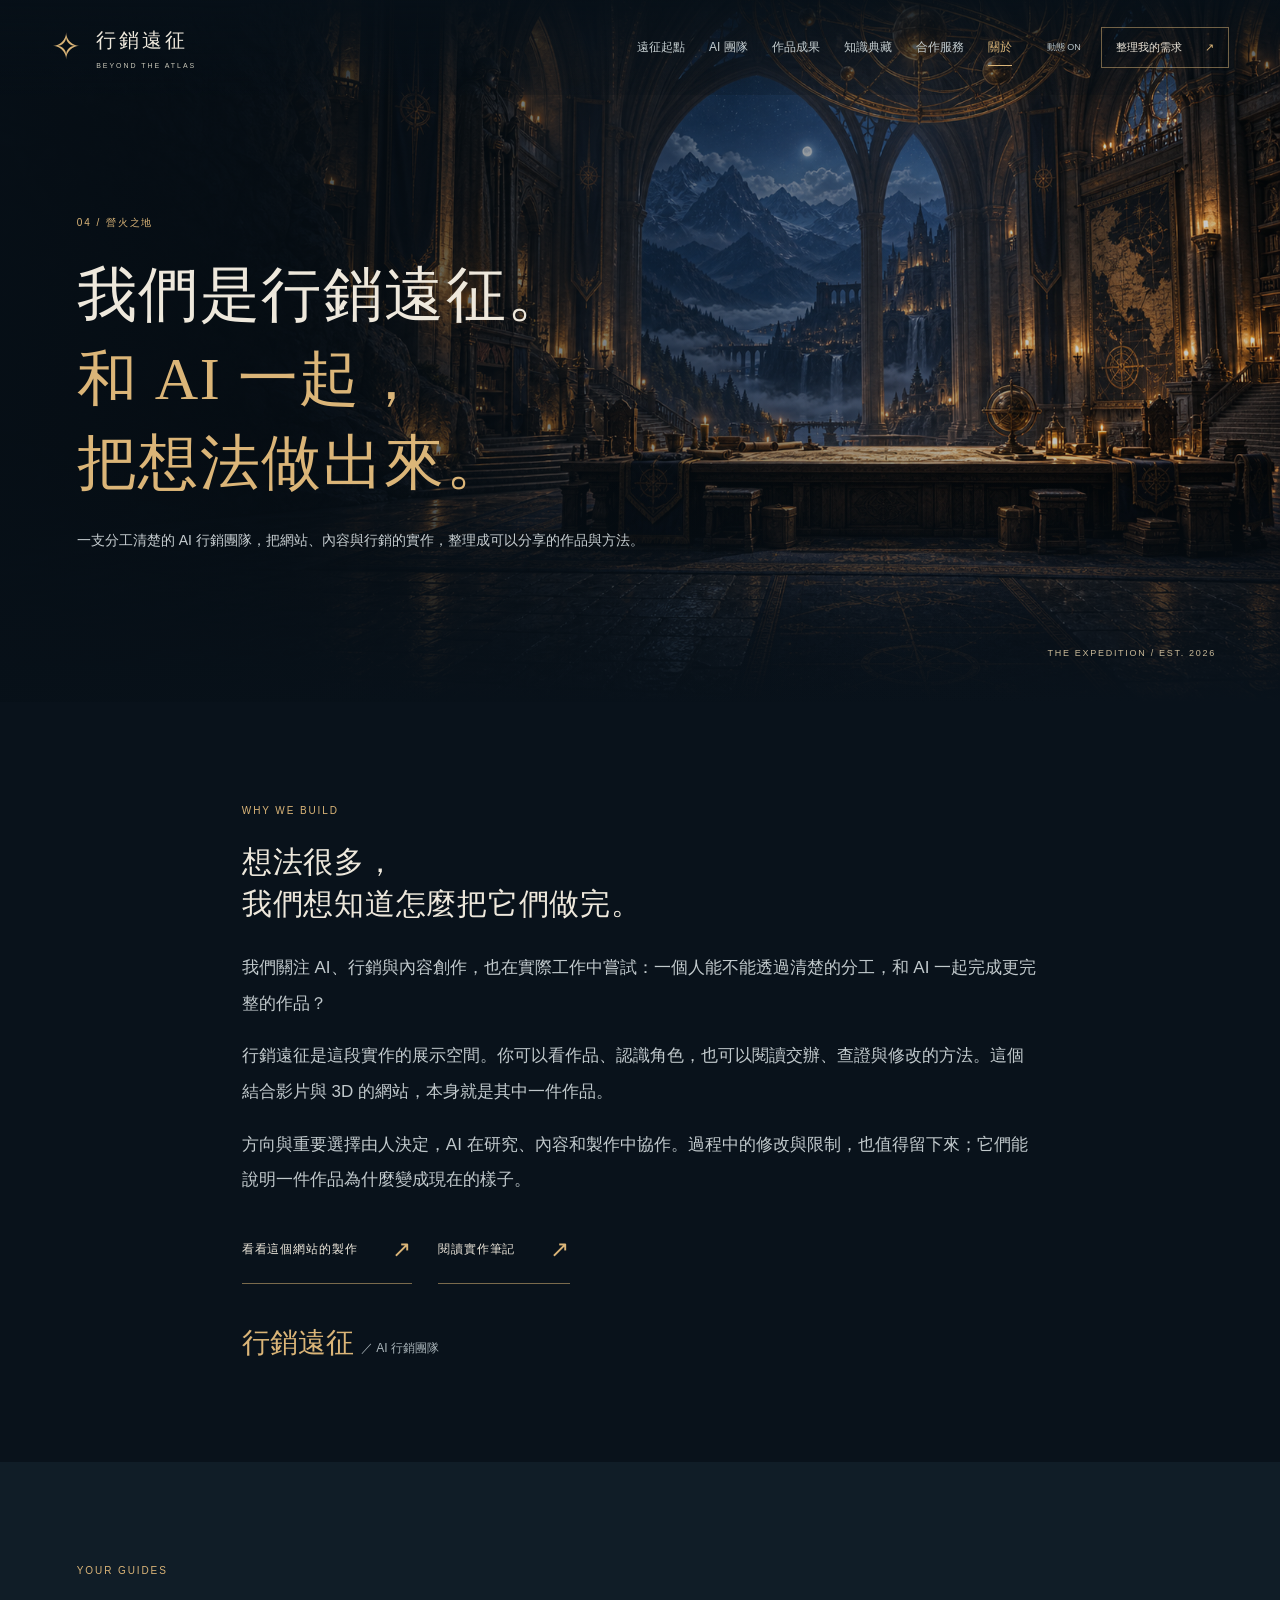
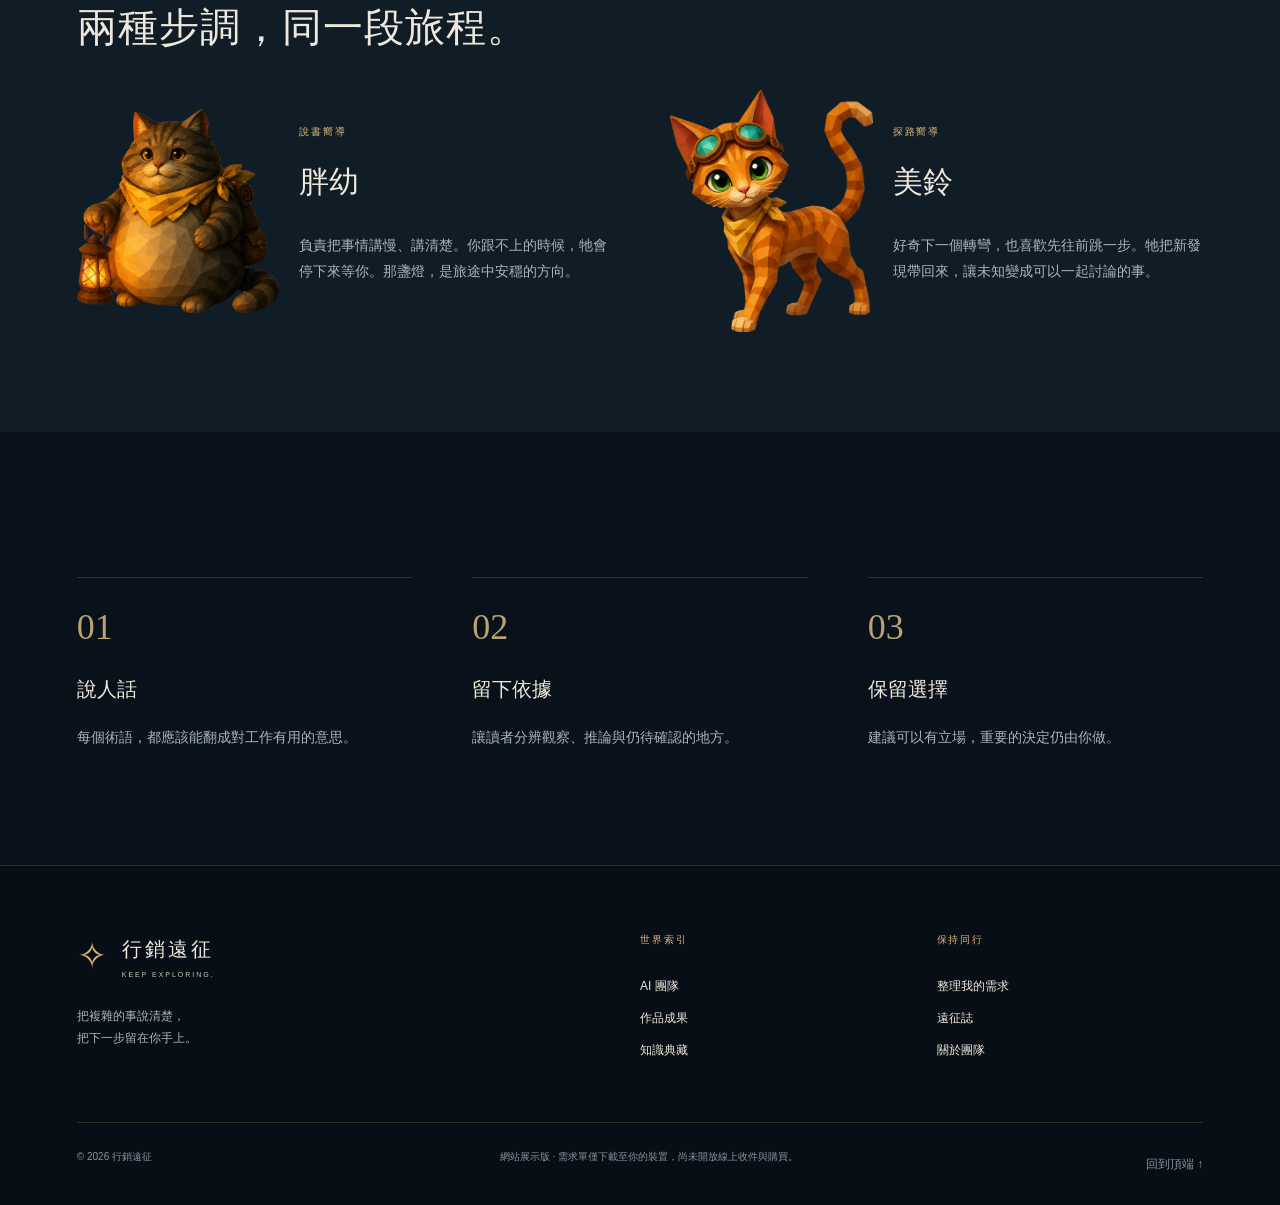
==== commit 07cb9f08: "feat(site): 全站名稱統一，團隊頁改為「你／我們」口吻 - 四區固定「世界名 · 白話名」：遠征本部 · AI 團隊／星港展廳 · 作品成果／典籍山谷 · 知識典藏／營火之地 · 關於團隊 " ====
--- a/about.html
+++ b/about.html
@@ -1 +1 @@
-<!doctype html><html lang="zh-Hant"><head><meta charset="utf-8"><meta name="viewport" content="width=device-width,initial-scale=1"><meta name="description" content="認識行銷遠征：一支 AI 行銷團隊的起點、兩位嚮導，以及我們做事的三個原則。"><meta name="theme-color" content="#09121b"><title>關於｜行銷遠征</title><link rel="icon" href="favicon.svg" type="image/svg+xml"><link rel="stylesheet" href="site.css"><link rel="stylesheet" href="realm.css"><script src="site.js" defer></script></head><body id="top" class="inner-page"><a class="skip" href="#main">跳至主要內容</a><header class="site-header"><a class="brand" href="index.html" aria-label="行銷遠征首頁"><span class="crest">✧</span><span>行銷遠征<small>BEYOND THE ATLAS</small></span></a><nav id="main-nav" aria-label="主要導覽"><a href="index.html">遠征起點</a><a href="team.html">AI 團隊</a><a href="works.html">成果展廳</a><a href="knowledge.html">知識典藏</a><a href="services.html">合作服務</a><a href="about.html" aria-current="page">關於</a></nav><div class="header-tools"><button class="motion-toggle" aria-pressed="false" aria-label="減少動態">動態 ON</button><a class="join-link" href="services.html#brief">開始同行 <span>↗</span></a><button class="menu-toggle" aria-expanded="false" aria-controls="main-nav">選單</button></div></header><main id="main"><section class="page-hero"><img class="hero-art" src="assets/world/guild.png" alt="" fetchpriority="high"><div class="hero-shade"></div><div class="hero-content"><span class="eyebrow">營火本部 / OUR STORY</span><h1>我們是<wbr>行銷遠征。<br><em>和 AI 一起，<br>把想法<wbr>做出來。</em></h1><p>一支分工清楚的 AI 行銷團隊，把網站、內容與行銷的實作，整理成可以分享的作品與方法。</p></div><span class="coordinate" aria-hidden="true">THE EXPEDITION / EST. 2026</span></section><section class="section prose story-prose"><span class="eyebrow">WHY WE BUILD</span><h2>想法很多，<br>我們想知道<wbr>怎麼把它們做完。</h2><p>我們關注 AI、行銷與內容創作，也在實際工作中嘗試：一個人能不能透過清楚的分工，和 AI 一起完成更完整的作品？</p><p>行銷遠征是這段實作的展示空間。你可以看作品、認識角色，也可以閱讀交辦、查證與修改的方法。這個結合影片與 3D 的網站，本身就是其中一件作品。</p><p>方向與重要選擇由人決定，AI 在研究、內容和製作中協作。過程中的修改與限制，也值得留下來；它們能說明一件作品為什麼變成現在的樣子。</p><a class="text-link" href="works.html#site-case">看看這個網站的製作 <span>↗</span></a><a class="text-link" href="knowledge.html">閱讀實作筆記 <span>↗</span></a><div class="signature">行銷遠征 <span>／ AI 行銷團隊</span></div></section><section class="section tinted"><span class="eyebrow">YOUR GUIDES</span><h2>兩種步調，同一段旅程。</h2><div class="guide-stories"><article><img src="assets/pangyou-gold.webp" alt="提燈的胖幼" loading="lazy"><div><span class="eyebrow">說書嚮導</span><h3>胖幼</h3><p>負責把事情講慢、講清楚。你跟不上的時候，牠會停下來等你。那盞燈，是旅途中安穩的方向。</p></div></article><article><img src="assets/meiling-eyes.webp" alt="戴護目鏡的美鈴" loading="lazy"><div><span class="eyebrow">探路嚮導</span><h3>美鈴</h3><p>好奇下一個轉彎，也喜歡先往前跳一步。牠把新發現帶回來，讓未知變成可以一起討論的事。</p></div></article></div></section><section class="section"><div class="principle-grid"><article><b>01</b><h3>說人話</h3><p>每個術語，都應該能翻成對工作有用的意思。</p></article><article><b>02</b><h3>留下依據</h3><p>讓讀者分辨觀察、推論與仍待確認的地方。</p></article><article><b>03</b><h3>保留選擇</h3><p>建議可以有立場，重要的決定仍由你做。</p></article></div></section></main><footer class="site-footer"><div><a class="brand" href="index.html"><span class="crest">✧</span><span>行銷遠征<small>KEEP EXPLORING.</small></span></a><p>把複雜的事說清楚，<br>把下一步留在你手上。</p></div><div><span class="eyebrow">世界索引</span><a href="team.html">認識隊伍</a><a href="works.html">看一份成果</a><a href="knowledge.html">帶走一點知識</a></div><div><span class="eyebrow">保持同行</span><a href="services.html#brief">整理合作需求</a><a href="news.html">遠征誌</a><a href="about.html">我們的故事</a></div><div class="footer-bottom"><span>© 2026 行銷遠征</span><span>網站展示版 · 需求單僅下載至你的裝置，尚未開放線上收件與購買。</span><a href="#top">回到頂端 ↑</a></div></footer><div class="reading-progress" aria-hidden="true"></div></body></html>+<!doctype html><html lang="zh-Hant"><head><meta charset="utf-8"><meta name="viewport" content="width=device-width,initial-scale=1"><meta name="description" content="認識行銷遠征：一支 AI 行銷團隊的起點、兩位嚮導，以及我們做事的三個原則。"><meta name="theme-color" content="#09121b"><title>關於｜行銷遠征</title><link rel="icon" href="favicon.svg" type="image/svg+xml"><link rel="stylesheet" href="site.css"><link rel="stylesheet" href="realm.css"><script src="site.js" defer></script></head><body id="top" class="inner-page"><a class="skip" href="#main">跳至主要內容</a><header class="site-header"><a class="brand" href="index.html" aria-label="行銷遠征首頁"><span class="crest">✧</span><span>行銷遠征<small>BEYOND THE ATLAS</small></span></a><nav id="main-nav" aria-label="主要導覽"><a href="index.html">遠征起點</a><a href="team.html">AI 團隊</a><a href="works.html">作品成果</a><a href="knowledge.html">知識典藏</a><a href="services.html">合作服務</a><a href="about.html" aria-current="page">關於</a></nav><div class="header-tools"><button class="motion-toggle" aria-pressed="false" aria-label="減少動態">動態 ON</button><a class="join-link" href="services.html#brief">整理我的需求 <span>↗</span></a><button class="menu-toggle" aria-expanded="false" aria-controls="main-nav">選單</button></div></header><main id="main"><section class="page-hero"><img class="hero-art" src="assets/world/guild.png" alt="" fetchpriority="high"><div class="hero-shade"></div><div class="hero-content"><span class="eyebrow">04 / 營火之地</span><h1>我們是<wbr>行銷遠征。<br><em>和 AI 一起，<br>把想法<wbr>做出來。</em></h1><p>一支分工清楚的 AI 行銷團隊，把網站、內容與行銷的實作，整理成可以分享的作品與方法。</p></div><span class="coordinate" aria-hidden="true">THE EXPEDITION / EST. 2026</span></section><section class="section prose story-prose"><span class="eyebrow">WHY WE BUILD</span><h2>想法很多，<br>我們想知道<wbr>怎麼把它們做完。</h2><p>我們關注 AI、行銷與內容創作，也在實際工作中嘗試：一個人能不能透過清楚的分工，和 AI 一起完成更完整的作品？</p><p>行銷遠征是這段實作的展示空間。你可以看作品、認識角色，也可以閱讀交辦、查證與修改的方法。這個結合影片與 3D 的網站，本身就是其中一件作品。</p><p>方向與重要選擇由人決定，AI 在研究、內容和製作中協作。過程中的修改與限制，也值得留下來；它們能說明一件作品為什麼變成現在的樣子。</p><a class="text-link" href="works.html#site-case">看看這個網站的製作 <span>↗</span></a><a class="text-link" href="knowledge.html">閱讀實作筆記 <span>↗</span></a><div class="signature">行銷遠征 <span>／ AI 行銷團隊</span></div></section><section class="section tinted"><span class="eyebrow">YOUR GUIDES</span><h2>兩種步調，同一段旅程。</h2><div class="guide-stories"><article><img src="assets/pangyou-gold.webp" alt="提燈的胖幼" loading="lazy"><div><span class="eyebrow">說書嚮導</span><h3>胖幼</h3><p>負責把事情講慢、講清楚。你跟不上的時候，牠會停下來等你。那盞燈，是旅途中安穩的方向。</p></div></article><article><img src="assets/meiling-eyes.webp" alt="戴護目鏡的美鈴" loading="lazy"><div><span class="eyebrow">探路嚮導</span><h3>美鈴</h3><p>好奇下一個轉彎，也喜歡先往前跳一步。牠把新發現帶回來，讓未知變成可以一起討論的事。</p></div></article></div></section><section class="section"><div class="principle-grid"><article><b>01</b><h3>說人話</h3><p>每個術語，都應該能翻成對工作有用的意思。</p></article><article><b>02</b><h3>留下依據</h3><p>讓讀者分辨觀察、推論與仍待確認的地方。</p></article><article><b>03</b><h3>保留選擇</h3><p>建議可以有立場，重要的決定仍由你做。</p></article></div></section></main><footer class="site-footer"><div><a class="brand" href="index.html"><span class="crest">✧</span><span>行銷遠征<small>KEEP EXPLORING.</small></span></a><p>把複雜的事說清楚，<br>把下一步留在你手上。</p></div><div><span class="eyebrow">世界索引</span><a href="team.html">AI 團隊</a><a href="works.html">作品成果</a><a href="knowledge.html">知識典藏</a></div><div><span class="eyebrow">保持同行</span><a href="services.html#brief">整理我的需求</a><a href="news.html">遠征誌</a><a href="about.html">關於團隊</a></div><div class="footer-bottom"><span>© 2026 行銷遠征</span><span>網站展示版 · 需求單僅下載至你的裝置，尚未開放線上收件與購買。</span><a href="#top">回到頂端 ↑</a></div></footer><div class="reading-progress" aria-hidden="true"></div></body></html>
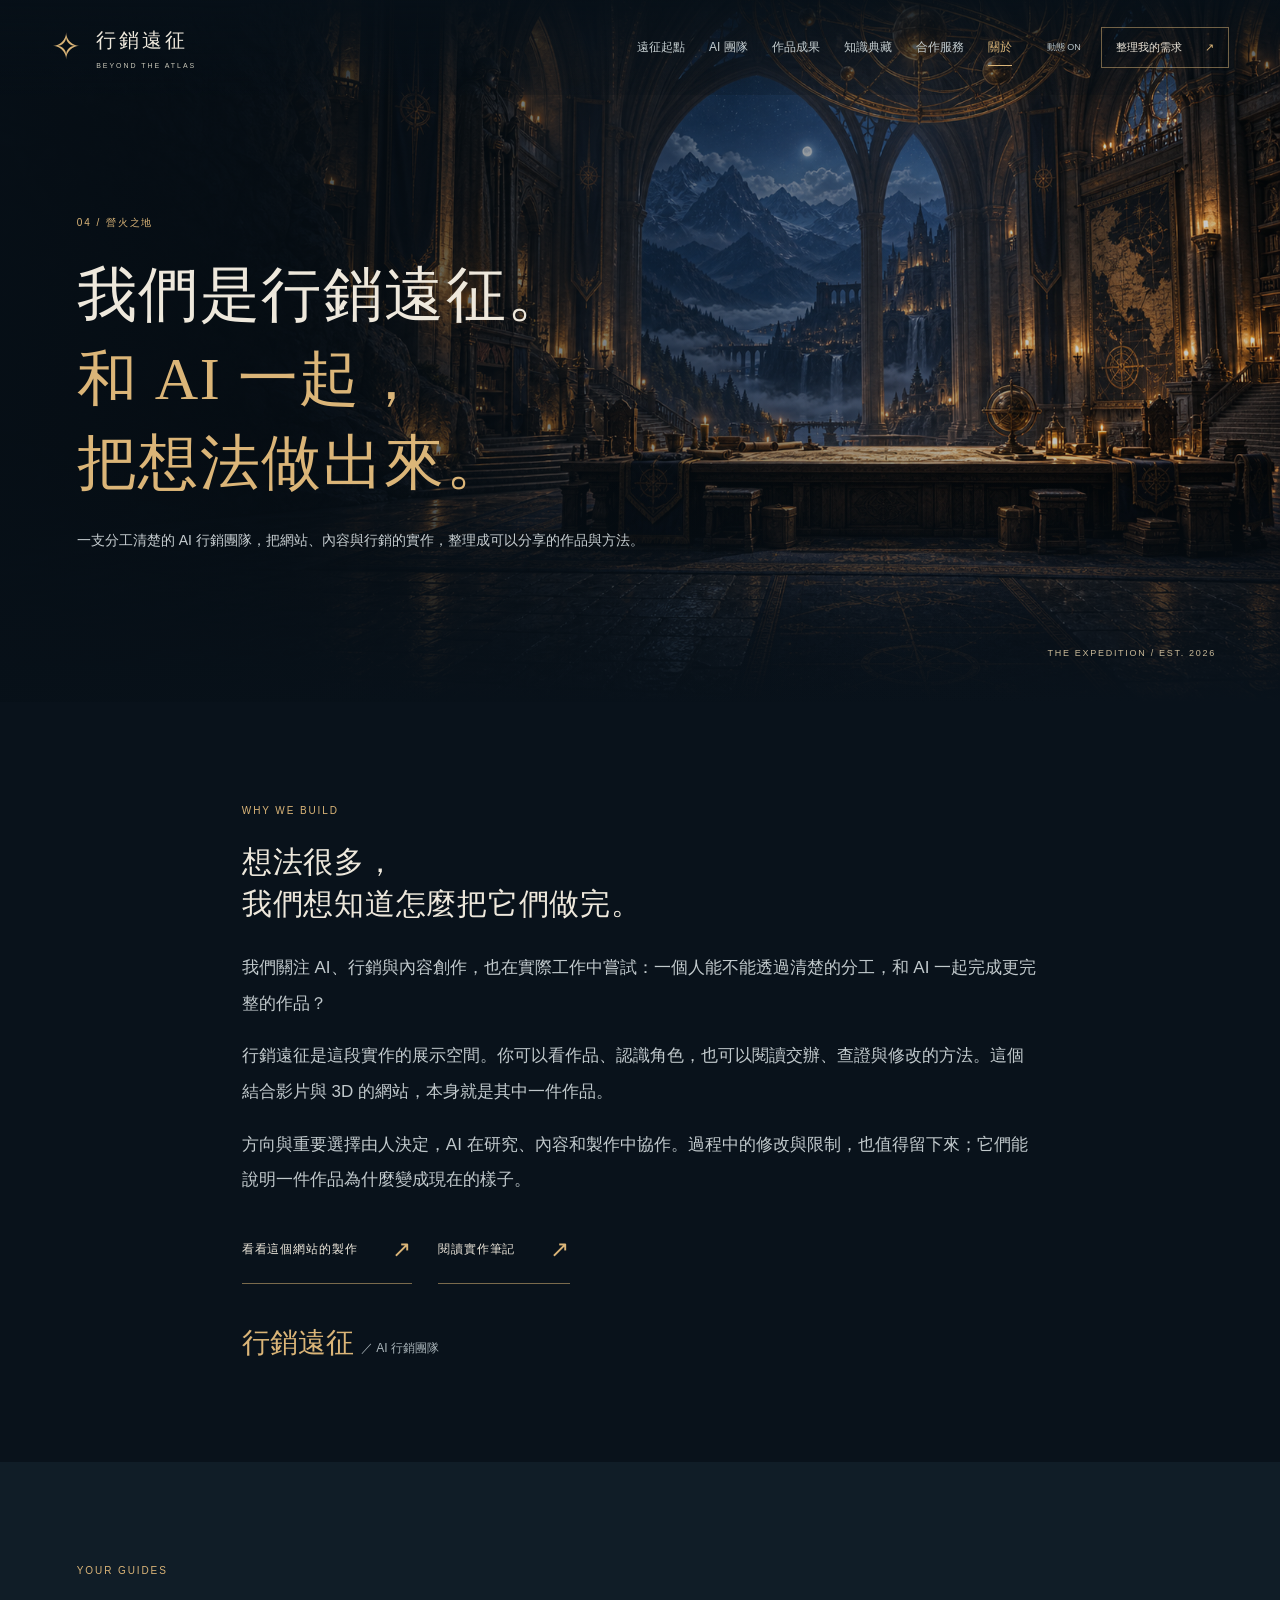
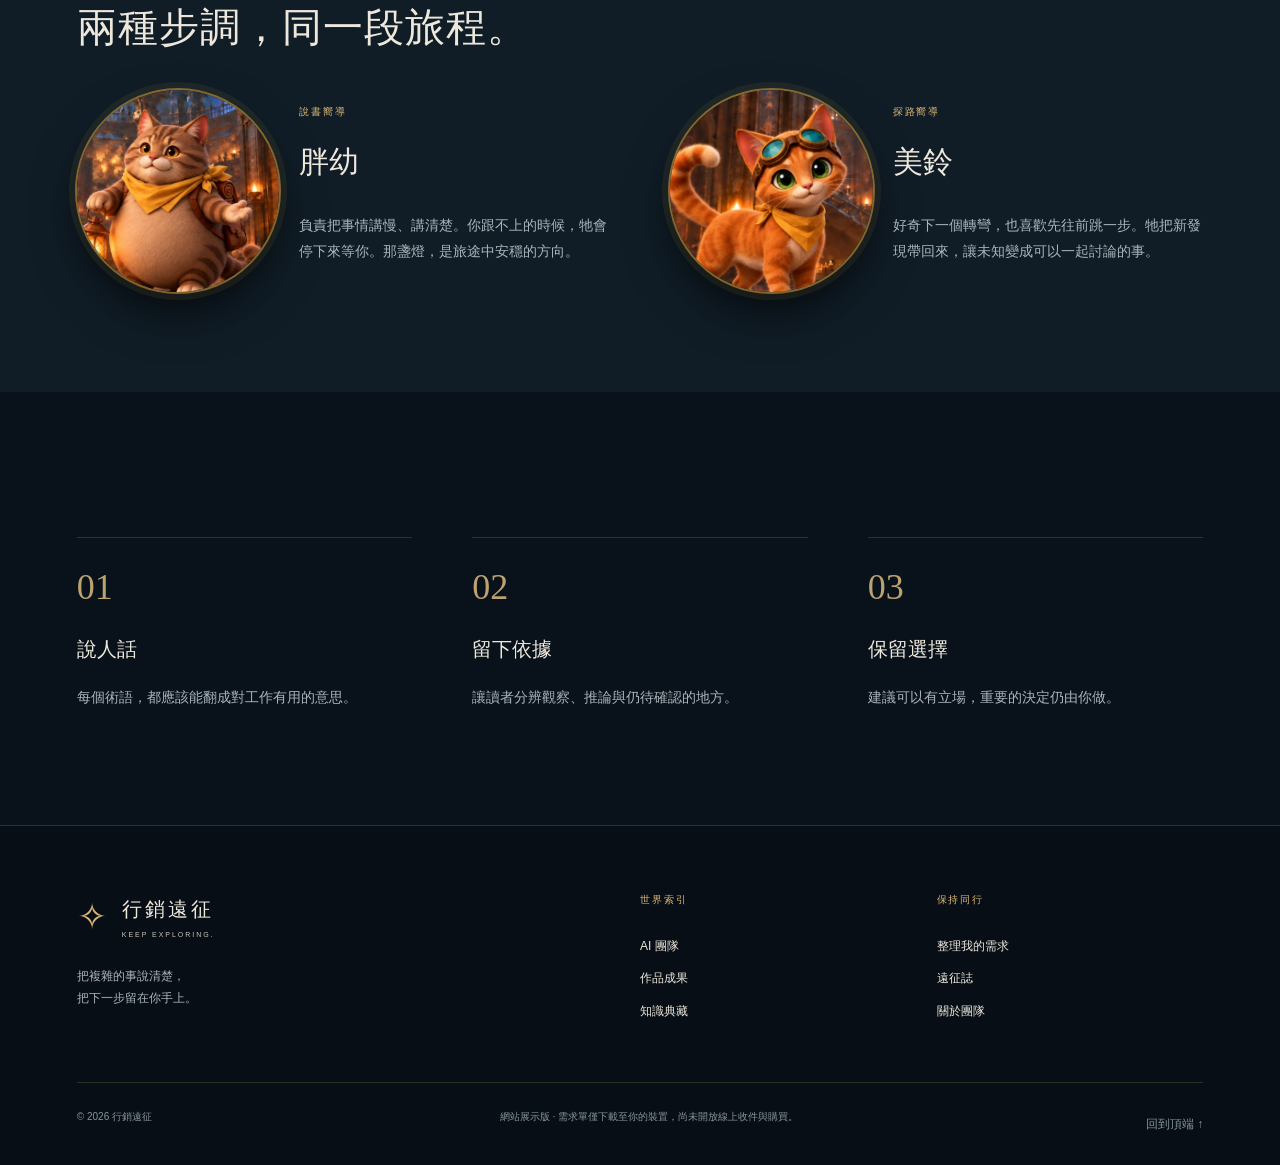
==== commit df5bf943: "feat(visual): 森林調色對齊開場影片，關於頁嚮導貓改用影片長相 - 森林：材質去色減少、背景靛藍、天光與月光偏紫、燈籠暖金並提亮、曝光 1.32；轉場霧改為靛藍紫（霧色、霧濃度與燈光強度維" ====
--- a/about.html
+++ b/about.html
@@ -1 +1 @@
-<!doctype html><html lang="zh-Hant"><head><meta charset="utf-8"><meta name="viewport" content="width=device-width,initial-scale=1"><meta name="description" content="認識行銷遠征：一支 AI 行銷團隊的起點、兩位嚮導，以及我們做事的三個原則。"><meta name="theme-color" content="#09121b"><title>關於｜行銷遠征</title><link rel="icon" href="favicon.svg" type="image/svg+xml"><link rel="stylesheet" href="site.css"><link rel="stylesheet" href="realm.css"><script src="site.js" defer></script></head><body id="top" class="inner-page"><a class="skip" href="#main">跳至主要內容</a><header class="site-header"><a class="brand" href="index.html" aria-label="行銷遠征首頁"><span class="crest">✧</span><span>行銷遠征<small>BEYOND THE ATLAS</small></span></a><nav id="main-nav" aria-label="主要導覽"><a href="index.html">遠征起點</a><a href="team.html">AI 團隊</a><a href="works.html">作品成果</a><a href="knowledge.html">知識典藏</a><a href="services.html">合作服務</a><a href="about.html" aria-current="page">關於</a></nav><div class="header-tools"><button class="motion-toggle" aria-pressed="false" aria-label="減少動態">動態 ON</button><a class="join-link" href="services.html#brief">整理我的需求 <span>↗</span></a><button class="menu-toggle" aria-expanded="false" aria-controls="main-nav">選單</button></div></header><main id="main"><section class="page-hero"><img class="hero-art" src="assets/world/guild.png" alt="" fetchpriority="high"><div class="hero-shade"></div><div class="hero-content"><span class="eyebrow">04 / 營火之地</span><h1>我們是<wbr>行銷遠征。<br><em>和 AI 一起，<br>把想法<wbr>做出來。</em></h1><p>一支分工清楚的 AI 行銷團隊，把網站、內容與行銷的實作，整理成可以分享的作品與方法。</p></div><span class="coordinate" aria-hidden="true">THE EXPEDITION / EST. 2026</span></section><section class="section prose story-prose"><span class="eyebrow">WHY WE BUILD</span><h2>想法很多，<br>我們想知道<wbr>怎麼把它們做完。</h2><p>我們關注 AI、行銷與內容創作，也在實際工作中嘗試：一個人能不能透過清楚的分工，和 AI 一起完成更完整的作品？</p><p>行銷遠征是這段實作的展示空間。你可以看作品、認識角色，也可以閱讀交辦、查證與修改的方法。這個結合影片與 3D 的網站，本身就是其中一件作品。</p><p>方向與重要選擇由人決定，AI 在研究、內容和製作中協作。過程中的修改與限制，也值得留下來；它們能說明一件作品為什麼變成現在的樣子。</p><a class="text-link" href="works.html#site-case">看看這個網站的製作 <span>↗</span></a><a class="text-link" href="knowledge.html">閱讀實作筆記 <span>↗</span></a><div class="signature">行銷遠征 <span>／ AI 行銷團隊</span></div></section><section class="section tinted"><span class="eyebrow">YOUR GUIDES</span><h2>兩種步調，同一段旅程。</h2><div class="guide-stories"><article><img src="assets/pangyou-gold.webp" alt="提燈的胖幼" loading="lazy"><div><span class="eyebrow">說書嚮導</span><h3>胖幼</h3><p>負責把事情講慢、講清楚。你跟不上的時候，牠會停下來等你。那盞燈，是旅途中安穩的方向。</p></div></article><article><img src="assets/meiling-eyes.webp" alt="戴護目鏡的美鈴" loading="lazy"><div><span class="eyebrow">探路嚮導</span><h3>美鈴</h3><p>好奇下一個轉彎，也喜歡先往前跳一步。牠把新發現帶回來，讓未知變成可以一起討論的事。</p></div></article></div></section><section class="section"><div class="principle-grid"><article><b>01</b><h3>說人話</h3><p>每個術語，都應該能翻成對工作有用的意思。</p></article><article><b>02</b><h3>留下依據</h3><p>讓讀者分辨觀察、推論與仍待確認的地方。</p></article><article><b>03</b><h3>保留選擇</h3><p>建議可以有立場，重要的決定仍由你做。</p></article></div></section></main><footer class="site-footer"><div><a class="brand" href="index.html"><span class="crest">✧</span><span>行銷遠征<small>KEEP EXPLORING.</small></span></a><p>把複雜的事說清楚，<br>把下一步留在你手上。</p></div><div><span class="eyebrow">世界索引</span><a href="team.html">AI 團隊</a><a href="works.html">作品成果</a><a href="knowledge.html">知識典藏</a></div><div><span class="eyebrow">保持同行</span><a href="services.html#brief">整理我的需求</a><a href="news.html">遠征誌</a><a href="about.html">關於團隊</a></div><div class="footer-bottom"><span>© 2026 行銷遠征</span><span>網站展示版 · 需求單僅下載至你的裝置，尚未開放線上收件與購買。</span><a href="#top">回到頂端 ↑</a></div></footer><div class="reading-progress" aria-hidden="true"></div></body></html>+<!doctype html><html lang="zh-Hant"><head><meta charset="utf-8"><meta name="viewport" content="width=device-width,initial-scale=1"><meta name="description" content="認識行銷遠征：一支 AI 行銷團隊的起點、兩位嚮導，以及我們做事的三個原則。"><meta name="theme-color" content="#09121b"><title>關於｜行銷遠征</title><link rel="icon" href="favicon.svg" type="image/svg+xml"><link rel="stylesheet" href="site.css"><link rel="stylesheet" href="realm.css"><script src="site.js" defer></script></head><body id="top" class="inner-page"><a class="skip" href="#main">跳至主要內容</a><header class="site-header"><a class="brand" href="index.html" aria-label="行銷遠征首頁"><span class="crest">✧</span><span>行銷遠征<small>BEYOND THE ATLAS</small></span></a><nav id="main-nav" aria-label="主要導覽"><a href="index.html">遠征起點</a><a href="team.html">AI 團隊</a><a href="works.html">作品成果</a><a href="knowledge.html">知識典藏</a><a href="services.html">合作服務</a><a href="about.html" aria-current="page">關於</a></nav><div class="header-tools"><button class="motion-toggle" aria-pressed="false" aria-label="減少動態">動態 ON</button><a class="join-link" href="services.html#brief">整理我的需求 <span>↗</span></a><button class="menu-toggle" aria-expanded="false" aria-controls="main-nav">選單</button></div></header><main id="main"><section class="page-hero"><img class="hero-art" src="assets/world/guild.png" alt="" fetchpriority="high"><div class="hero-shade"></div><div class="hero-content"><span class="eyebrow">04 / 營火之地</span><h1>我們是<wbr>行銷遠征。<br><em>和 AI 一起，<br>把想法<wbr>做出來。</em></h1><p>一支分工清楚的 AI 行銷團隊，把網站、內容與行銷的實作，整理成可以分享的作品與方法。</p></div><span class="coordinate" aria-hidden="true">THE EXPEDITION / EST. 2026</span></section><section class="section prose story-prose"><span class="eyebrow">WHY WE BUILD</span><h2>想法很多，<br>我們想知道<wbr>怎麼把它們做完。</h2><p>我們關注 AI、行銷與內容創作，也在實際工作中嘗試：一個人能不能透過清楚的分工，和 AI 一起完成更完整的作品？</p><p>行銷遠征是這段實作的展示空間。你可以看作品、認識角色，也可以閱讀交辦、查證與修改的方法。這個結合影片與 3D 的網站，本身就是其中一件作品。</p><p>方向與重要選擇由人決定，AI 在研究、內容和製作中協作。過程中的修改與限制，也值得留下來；它們能說明一件作品為什麼變成現在的樣子。</p><a class="text-link" href="works.html#site-case">看看這個網站的製作 <span>↗</span></a><a class="text-link" href="knowledge.html">閱讀實作筆記 <span>↗</span></a><div class="signature">行銷遠征 <span>／ AI 行銷團隊</span></div></section><section class="section tinted"><span class="eyebrow">YOUR GUIDES</span><h2>兩種步調，同一段旅程。</h2><div class="guide-stories"><article><img src="assets/pangyou-film.webp" alt="提燈的胖幼" loading="lazy" width="440" height="440"><div><span class="eyebrow">說書嚮導</span><h3>胖幼</h3><p>負責把事情講慢、講清楚。你跟不上的時候，牠會停下來等你。那盞燈，是旅途中安穩的方向。</p></div></article><article><img src="assets/meiling-film.webp" alt="戴護目鏡的美鈴" loading="lazy" width="440" height="440"><div><span class="eyebrow">探路嚮導</span><h3>美鈴</h3><p>好奇下一個轉彎，也喜歡先往前跳一步。牠把新發現帶回來，讓未知變成可以一起討論的事。</p></div></article></div></section><section class="section"><div class="principle-grid"><article><b>01</b><h3>說人話</h3><p>每個術語，都應該能翻成對工作有用的意思。</p></article><article><b>02</b><h3>留下依據</h3><p>讓讀者分辨觀察、推論與仍待確認的地方。</p></article><article><b>03</b><h3>保留選擇</h3><p>建議可以有立場，重要的決定仍由你做。</p></article></div></section></main><footer class="site-footer"><div><a class="brand" href="index.html"><span class="crest">✧</span><span>行銷遠征<small>KEEP EXPLORING.</small></span></a><p>把複雜的事說清楚，<br>把下一步留在你手上。</p></div><div><span class="eyebrow">世界索引</span><a href="team.html">AI 團隊</a><a href="works.html">作品成果</a><a href="knowledge.html">知識典藏</a></div><div><span class="eyebrow">保持同行</span><a href="services.html#brief">整理我的需求</a><a href="news.html">遠征誌</a><a href="about.html">關於團隊</a></div><div class="footer-bottom"><span>© 2026 行銷遠征</span><span>網站展示版 · 需求單僅下載至你的裝置，尚未開放線上收件與購買。</span><a href="#top">回到頂端 ↑</a></div></footer><div class="reading-progress" aria-hidden="true"></div></body></html>
--- a/site.css
+++ b/site.css
@@ -20,3 +20,6 @@
 
 /* 中文標題優先在標點處換行，避免斷在詞中間；放不下時才硬斷。 */
 .page-hero h1,.prose h2{word-break:keep-all;overflow-wrap:anywhere;text-wrap:balance}
+
+/* 嚮導貓：沿用開場影片的長相，半身圓形裁切、細金邊、不加卡片框（隊員才用卡片）。 */
+.guide-stories img{width:min(210px,100%);height:auto;max-height:none;aspect-ratio:1/1;border-radius:50%;object-fit:cover;justify-self:center;margin:0 auto;box-shadow:0 0 0 2px #d9a63f88,0 0 0 8px #d9a63f14,0 22px 44px #0009}
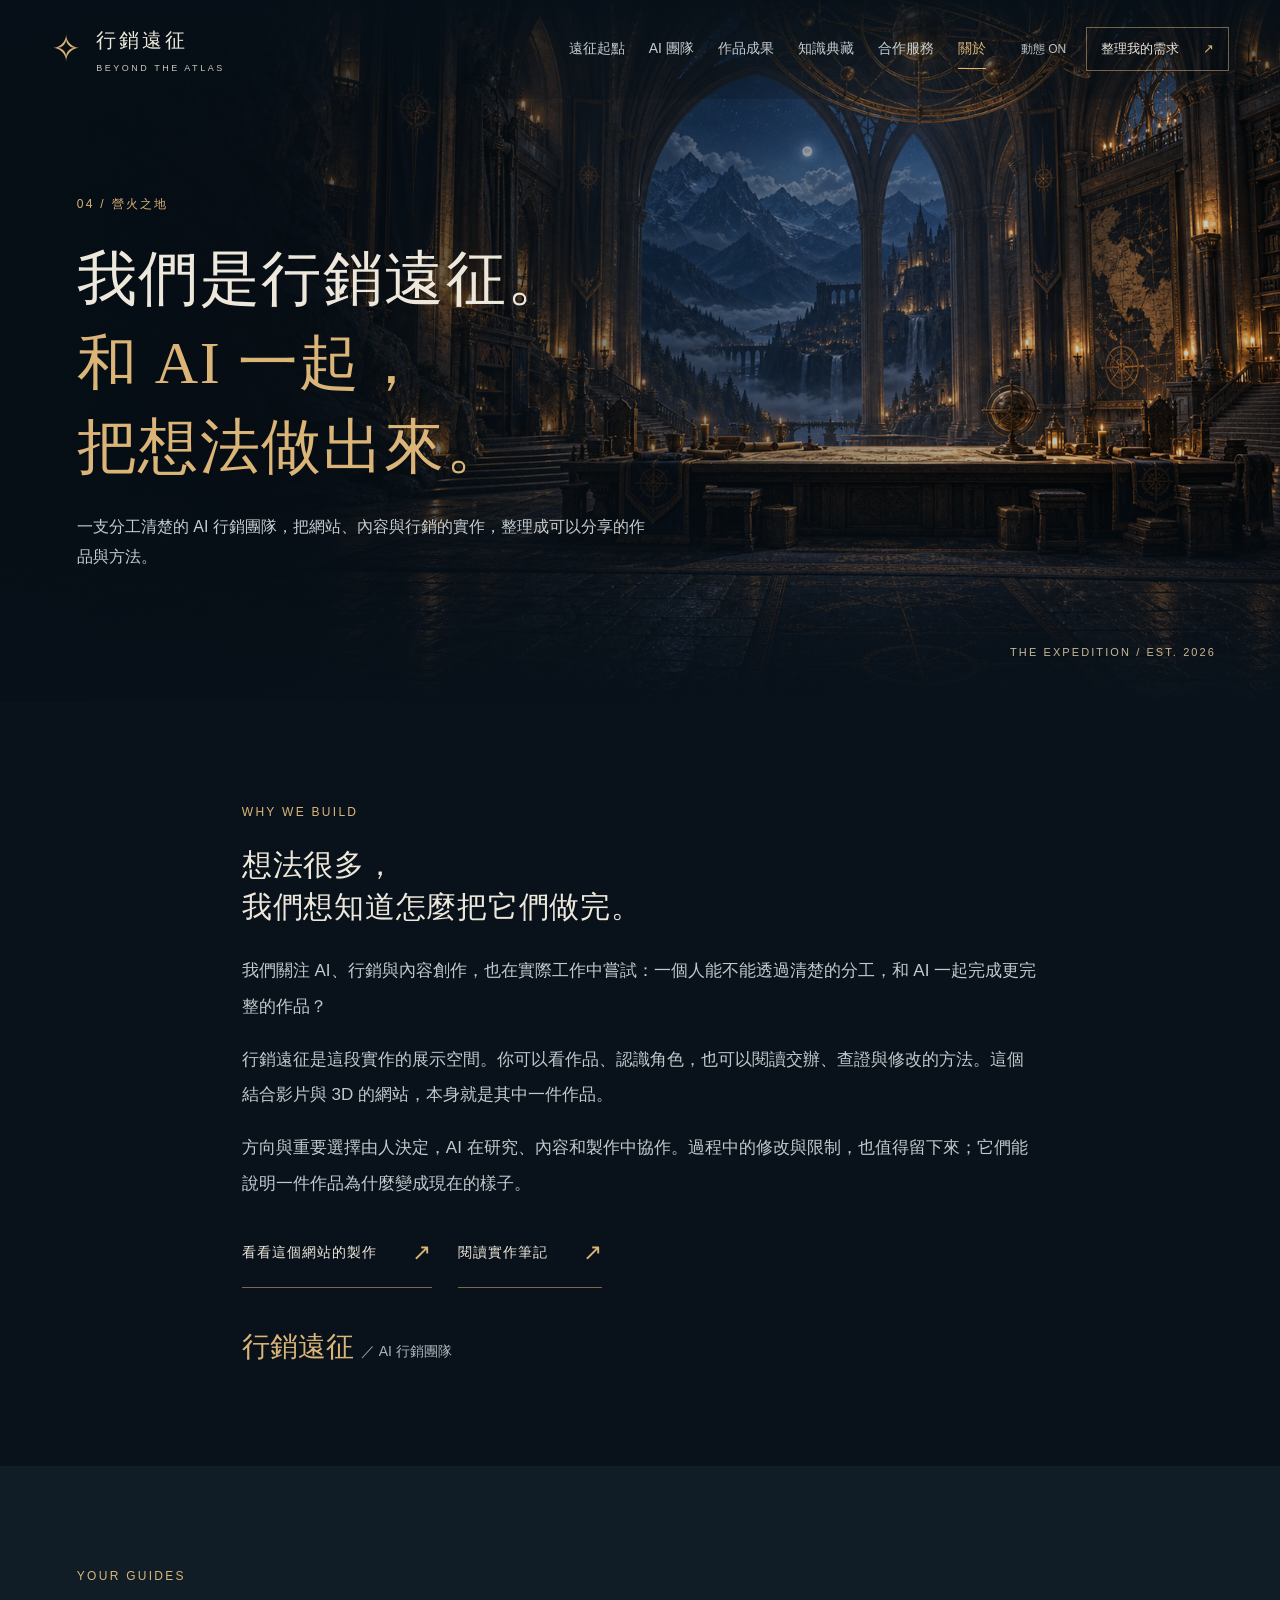
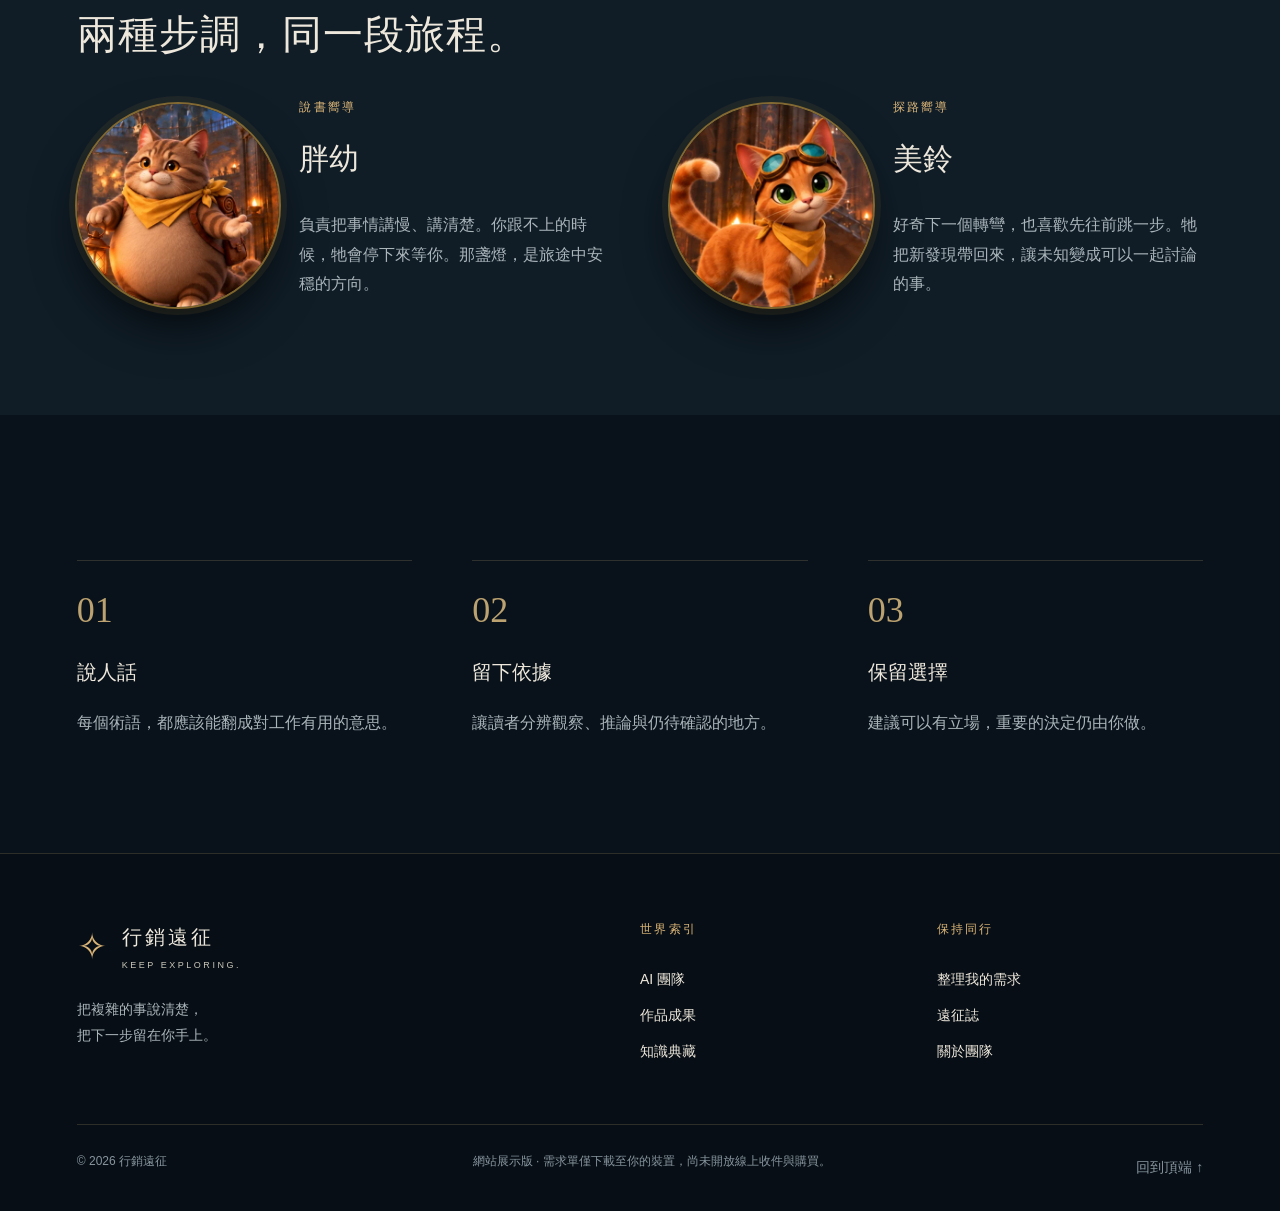
==== commit b4b462ab: "feat(site): 全站字級放大一級；遠征本部三個近景改成物件自己打開 - 全站 16px 以下的字往上調一級，內文 15→16px；CSS 加版本號避免讀到舊快取 - 協作桌：桌上的書在場景裡翻" ====
--- a/about.html
+++ b/about.html
@@ -1 +1 @@
-<!doctype html><html lang="zh-Hant"><head><meta charset="utf-8"><meta name="viewport" content="width=device-width,initial-scale=1"><meta name="description" content="認識行銷遠征：一支 AI 行銷團隊的起點、兩位嚮導，以及我們做事的三個原則。"><meta name="theme-color" content="#09121b"><title>關於｜行銷遠征</title><link rel="icon" href="favicon.svg" type="image/svg+xml"><link rel="stylesheet" href="site.css"><link rel="stylesheet" href="realm.css"><script src="site.js" defer></script></head><body id="top" class="inner-page"><a class="skip" href="#main">跳至主要內容</a><header class="site-header"><a class="brand" href="index.html" aria-label="行銷遠征首頁"><span class="crest">✧</span><span>行銷遠征<small>BEYOND THE ATLAS</small></span></a><nav id="main-nav" aria-label="主要導覽"><a href="index.html">遠征起點</a><a href="team.html">AI 團隊</a><a href="works.html">作品成果</a><a href="knowledge.html">知識典藏</a><a href="services.html">合作服務</a><a href="about.html" aria-current="page">關於</a></nav><div class="header-tools"><button class="motion-toggle" aria-pressed="false" aria-label="減少動態">動態 ON</button><a class="join-link" href="services.html#brief">整理我的需求 <span>↗</span></a><button class="menu-toggle" aria-expanded="false" aria-controls="main-nav">選單</button></div></header><main id="main"><section class="page-hero"><img class="hero-art" src="assets/world/guild.png" alt="" fetchpriority="high"><div class="hero-shade"></div><div class="hero-content"><span class="eyebrow">04 / 營火之地</span><h1>我們是<wbr>行銷遠征。<br><em>和 AI 一起，<br>把想法<wbr>做出來。</em></h1><p>一支分工清楚的 AI 行銷團隊，把網站、內容與行銷的實作，整理成可以分享的作品與方法。</p></div><span class="coordinate" aria-hidden="true">THE EXPEDITION / EST. 2026</span></section><section class="section prose story-prose"><span class="eyebrow">WHY WE BUILD</span><h2>想法很多，<br>我們想知道<wbr>怎麼把它們做完。</h2><p>我們關注 AI、行銷與內容創作，也在實際工作中嘗試：一個人能不能透過清楚的分工，和 AI 一起完成更完整的作品？</p><p>行銷遠征是這段實作的展示空間。你可以看作品、認識角色，也可以閱讀交辦、查證與修改的方法。這個結合影片與 3D 的網站，本身就是其中一件作品。</p><p>方向與重要選擇由人決定，AI 在研究、內容和製作中協作。過程中的修改與限制，也值得留下來；它們能說明一件作品為什麼變成現在的樣子。</p><a class="text-link" href="works.html#site-case">看看這個網站的製作 <span>↗</span></a><a class="text-link" href="knowledge.html">閱讀實作筆記 <span>↗</span></a><div class="signature">行銷遠征 <span>／ AI 行銷團隊</span></div></section><section class="section tinted"><span class="eyebrow">YOUR GUIDES</span><h2>兩種步調，同一段旅程。</h2><div class="guide-stories"><article><img src="assets/pangyou-film.webp" alt="提燈的胖幼" loading="lazy" width="440" height="440"><div><span class="eyebrow">說書嚮導</span><h3>胖幼</h3><p>負責把事情講慢、講清楚。你跟不上的時候，牠會停下來等你。那盞燈，是旅途中安穩的方向。</p></div></article><article><img src="assets/meiling-film.webp" alt="戴護目鏡的美鈴" loading="lazy" width="440" height="440"><div><span class="eyebrow">探路嚮導</span><h3>美鈴</h3><p>好奇下一個轉彎，也喜歡先往前跳一步。牠把新發現帶回來，讓未知變成可以一起討論的事。</p></div></article></div></section><section class="section"><div class="principle-grid"><article><b>01</b><h3>說人話</h3><p>每個術語，都應該能翻成對工作有用的意思。</p></article><article><b>02</b><h3>留下依據</h3><p>讓讀者分辨觀察、推論與仍待確認的地方。</p></article><article><b>03</b><h3>保留選擇</h3><p>建議可以有立場，重要的決定仍由你做。</p></article></div></section></main><footer class="site-footer"><div><a class="brand" href="index.html"><span class="crest">✧</span><span>行銷遠征<small>KEEP EXPLORING.</small></span></a><p>把複雜的事說清楚，<br>把下一步留在你手上。</p></div><div><span class="eyebrow">世界索引</span><a href="team.html">AI 團隊</a><a href="works.html">作品成果</a><a href="knowledge.html">知識典藏</a></div><div><span class="eyebrow">保持同行</span><a href="services.html#brief">整理我的需求</a><a href="news.html">遠征誌</a><a href="about.html">關於團隊</a></div><div class="footer-bottom"><span>© 2026 行銷遠征</span><span>網站展示版 · 需求單僅下載至你的裝置，尚未開放線上收件與購買。</span><a href="#top">回到頂端 ↑</a></div></footer><div class="reading-progress" aria-hidden="true"></div></body></html>+<!doctype html><html lang="zh-Hant"><head><meta charset="utf-8"><meta name="viewport" content="width=device-width,initial-scale=1"><meta name="description" content="認識行銷遠征：一支 AI 行銷團隊的起點、兩位嚮導，以及我們做事的三個原則。"><meta name="theme-color" content="#09121b"><title>關於｜行銷遠征</title><link rel="icon" href="favicon.svg" type="image/svg+xml"><link rel="stylesheet" href="site.css?v=type-1"><link rel="stylesheet" href="realm.css?v=type-1"><script src="site.js" defer></script></head><body id="top" class="inner-page"><a class="skip" href="#main">跳至主要內容</a><header class="site-header"><a class="brand" href="index.html" aria-label="行銷遠征首頁"><span class="crest">✧</span><span>行銷遠征<small>BEYOND THE ATLAS</small></span></a><nav id="main-nav" aria-label="主要導覽"><a href="index.html">遠征起點</a><a href="team.html">AI 團隊</a><a href="works.html">作品成果</a><a href="knowledge.html">知識典藏</a><a href="services.html">合作服務</a><a href="about.html" aria-current="page">關於</a></nav><div class="header-tools"><button class="motion-toggle" aria-pressed="false" aria-label="減少動態">動態 ON</button><a class="join-link" href="services.html#brief">整理我的需求 <span>↗</span></a><button class="menu-toggle" aria-expanded="false" aria-controls="main-nav">選單</button></div></header><main id="main"><section class="page-hero"><img class="hero-art" src="assets/world/guild.png" alt="" fetchpriority="high"><div class="hero-shade"></div><div class="hero-content"><span class="eyebrow">04 / 營火之地</span><h1>我們是<wbr>行銷遠征。<br><em>和 AI 一起，<br>把想法<wbr>做出來。</em></h1><p>一支分工清楚的 AI 行銷團隊，把網站、內容與行銷的實作，整理成可以分享的作品與方法。</p></div><span class="coordinate" aria-hidden="true">THE EXPEDITION / EST. 2026</span></section><section class="section prose story-prose"><span class="eyebrow">WHY WE BUILD</span><h2>想法很多，<br>我們想知道<wbr>怎麼把它們做完。</h2><p>我們關注 AI、行銷與內容創作，也在實際工作中嘗試：一個人能不能透過清楚的分工，和 AI 一起完成更完整的作品？</p><p>行銷遠征是這段實作的展示空間。你可以看作品、認識角色，也可以閱讀交辦、查證與修改的方法。這個結合影片與 3D 的網站，本身就是其中一件作品。</p><p>方向與重要選擇由人決定，AI 在研究、內容和製作中協作。過程中的修改與限制，也值得留下來；它們能說明一件作品為什麼變成現在的樣子。</p><a class="text-link" href="works.html#site-case">看看這個網站的製作 <span>↗</span></a><a class="text-link" href="knowledge.html">閱讀實作筆記 <span>↗</span></a><div class="signature">行銷遠征 <span>／ AI 行銷團隊</span></div></section><section class="section tinted"><span class="eyebrow">YOUR GUIDES</span><h2>兩種步調，同一段旅程。</h2><div class="guide-stories"><article><img src="assets/pangyou-film.webp" alt="提燈的胖幼" loading="lazy" width="440" height="440"><div><span class="eyebrow">說書嚮導</span><h3>胖幼</h3><p>負責把事情講慢、講清楚。你跟不上的時候，牠會停下來等你。那盞燈，是旅途中安穩的方向。</p></div></article><article><img src="assets/meiling-film.webp" alt="戴護目鏡的美鈴" loading="lazy" width="440" height="440"><div><span class="eyebrow">探路嚮導</span><h3>美鈴</h3><p>好奇下一個轉彎，也喜歡先往前跳一步。牠把新發現帶回來，讓未知變成可以一起討論的事。</p></div></article></div></section><section class="section"><div class="principle-grid"><article><b>01</b><h3>說人話</h3><p>每個術語，都應該能翻成對工作有用的意思。</p></article><article><b>02</b><h3>留下依據</h3><p>讓讀者分辨觀察、推論與仍待確認的地方。</p></article><article><b>03</b><h3>保留選擇</h3><p>建議可以有立場，重要的決定仍由你做。</p></article></div></section></main><footer class="site-footer"><div><a class="brand" href="index.html"><span class="crest">✧</span><span>行銷遠征<small>KEEP EXPLORING.</small></span></a><p>把複雜的事說清楚，<br>把下一步留在你手上。</p></div><div><span class="eyebrow">世界索引</span><a href="team.html">AI 團隊</a><a href="works.html">作品成果</a><a href="knowledge.html">知識典藏</a></div><div><span class="eyebrow">保持同行</span><a href="services.html#brief">整理我的需求</a><a href="news.html">遠征誌</a><a href="about.html">關於團隊</a></div><div class="footer-bottom"><span>© 2026 行銷遠征</span><span>網站展示版 · 需求單僅下載至你的裝置，尚未開放線上收件與購買。</span><a href="#top">回到頂端 ↑</a></div></footer><div class="reading-progress" aria-hidden="true"></div></body></html>
--- a/site.css
+++ b/site.css
@@ -1,15 +1,15 @@
 /* 深藍夜色、黃銅金光與原生閱讀內容構成同一個遠征世界。 */
-:root{color-scheme:dark;--ink:#09121b;--panel:#101d27;--gold:#dbb578;--text:#eee8dc;--muted:#aab5ba;--line:#c8af7933;--serif:"Noto Serif TC","PMingLiU",serif;--sans:"Microsoft JhengHei",sans-serif}*{box-sizing:border-box}html{scroll-behavior:smooth;scroll-padding-top:110px}body{margin:0;background:var(--ink);color:var(--text);font:15px/1.85 var(--sans)}body.menu-open{overflow:hidden}a{color:inherit;text-decoration:none}button,input,select,textarea{font:inherit}button,a,input,select,textarea{-webkit-tap-highlight-color:transparent}button{color:inherit;cursor:pointer}a:focus-visible,button:focus-visible,input:focus-visible,select:focus-visible,textarea:focus-visible,summary:focus-visible{outline:2px solid var(--gold);outline-offset:5px}button:disabled{cursor:wait;opacity:.6}img{max-width:100%;display:block}h1,h2,h3,p{margin-top:0}h1,h2{font-family:var(--serif);font-weight:400;line-height:1.4;letter-spacing:.025em}h1{font-size:clamp(38px,4.7vw,74px)}h2{font-size:clamp(28px,3.1vw,46px)}h3{font-size:20px;font-weight:500;line-height:1.6}em{font-style:normal;color:var(--gold)}p{color:var(--muted)}[hidden]{display:none!important}.eyebrow{display:block;color:var(--gold);font-size:10px;letter-spacing:.19em;line-height:1.7;margin-bottom:22px}.fine{font-size:12px;color:#99a7af}.skip{position:fixed;top:-100px;left:20px;z-index:100;background:var(--panel);padding:14px}.skip:focus{top:15px}.site-header{position:fixed;top:0;inset-inline:0;z-index:50;display:flex;align-items:center;gap:35px;padding:22px 4vw;min-height:91px;background:linear-gradient(#071018e8,#07101833);transition:background .3s}.scrolled .site-header{background:#09121bee;border-bottom:1px solid var(--line);backdrop-filter:blur(14px)}.brand{display:flex;align-items:center;gap:12px;white-space:nowrap;font-size:20px;letter-spacing:.15em}.brand small{font-size:7px;letter-spacing:.28em;display:block;margin-top:1px;color:#c9c7b9}.crest{font-family:Georgia,serif;font-size:36px;line-height:1;color:var(--gold)}#main-nav{display:flex;gap:24px;margin-left:auto;align-items:center;font-size:12px}#main-nav a{padding:10px 0;position:relative;color:#c5ced0}#main-nav a:after{content:"";height:1px;position:absolute;bottom:3px;left:0;right:0;background:var(--gold);transform:scaleX(0);transform-origin:left;transition:transform .25s}#main-nav a:hover:after,#main-nav [aria-current]:after{transform:scaleX(1)}#main-nav [aria-current]{color:var(--gold)}.header-tools{display:flex;gap:20px;align-items:center}.motion-toggle{font-size:9px;padding:10px 0;background:none;border:0;color:#b6c2c7;white-space:nowrap}.join-link{border:1px solid #dbb57880;padding:9px 14px;font-size:11px;white-space:nowrap}.join-link span{margin-left:20px;color:var(--gold)}.menu-toggle{display:none;background:transparent;border:1px solid var(--line);padding:8px 13px}.text-link{display:inline-flex;align-items:center;gap:35px;border-bottom:1px solid #c5a66d99;padding:10px 0;font-size:12px;letter-spacing:.07em;margin-right:26px;transition:color .2s}.text-link span{font-size:23px;color:var(--gold);transition:transform .2s}.text-link:hover{color:var(--gold)}.text-link:hover span{transform:translate(3px,-3px)}.button{display:inline-block;background:var(--gold);border:1px solid var(--gold);color:#111c24;padding:13px 23px;min-height:46px;font-size:13px}.button:hover{background:#ead0a5}.section{max-width:1380px;margin:auto;padding:100px 6vw}.section-heading{display:flex;justify-content:space-between;gap:40px;align-items:flex-end;margin-bottom:46px}.section-heading h2{margin-bottom:0}.section-heading>p{font-size:13px;margin:0;max-width:330px}.section-heading .text-link{flex-shrink:0;margin:0}.tinted{max-width:none;background:#101d27}.invitation{padding:110px 6vw 125px;text-align:center;background:radial-gradient(ellipse at 50% 100%,#4a3a2030,transparent 70%);border-top:1px solid var(--line)}.invitation h2{font-size:clamp(34px,4vw,58px)}.invitation .text-link{margin:0}.site-footer{padding:65px 6vw 25px;border-top:1px solid var(--line);display:grid;grid-template-columns:2fr 1fr 1fr;gap:30px;background:#070e15}.site-footer p{font-size:12px;margin-top:23px}.site-footer>div>a:not(.brand){display:block;font-size:12px;padding:5px 0}.site-footer a:hover{color:var(--gold)}.footer-bottom{grid-column:1/-1;border-top:1px solid var(--line);padding-top:25px;margin-top:25px;display:flex;justify-content:space-between;gap:25px;color:#87959e;font-size:10px}.reading-progress{position:fixed;z-index:70;left:0;bottom:0;height:2px;width:0;background:var(--gold)}
+:root{color-scheme:dark;--ink:#09121b;--panel:#101d27;--gold:#dbb578;--text:#eee8dc;--muted:#aab5ba;--line:#c8af7933;--serif:"Noto Serif TC","PMingLiU",serif;--sans:"Microsoft JhengHei",sans-serif}*{box-sizing:border-box}html{scroll-behavior:smooth;scroll-padding-top:110px}body{margin:0;background:var(--ink);color:var(--text);font:16px/1.85 var(--sans)}body.menu-open{overflow:hidden}a{color:inherit;text-decoration:none}button,input,select,textarea{font:inherit}button,a,input,select,textarea{-webkit-tap-highlight-color:transparent}button{color:inherit;cursor:pointer}a:focus-visible,button:focus-visible,input:focus-visible,select:focus-visible,textarea:focus-visible,summary:focus-visible{outline:2px solid var(--gold);outline-offset:5px}button:disabled{cursor:wait;opacity:.6}img{max-width:100%;display:block}h1,h2,h3,p{margin-top:0}h1,h2{font-family:var(--serif);font-weight:400;line-height:1.4;letter-spacing:.025em}h1{font-size:clamp(38px,4.7vw,74px)}h2{font-size:clamp(28px,3.1vw,46px)}h3{font-size:20px;font-weight:500;line-height:1.6}em{font-style:normal;color:var(--gold)}p{color:var(--muted)}[hidden]{display:none!important}.eyebrow{display:block;color:var(--gold);font-size:12px;letter-spacing:.19em;line-height:1.7;margin-bottom:22px}.fine{font-size:14px;color:#99a7af}.skip{position:fixed;top:-100px;left:20px;z-index:100;background:var(--panel);padding:14px}.skip:focus{top:15px}.site-header{position:fixed;top:0;inset-inline:0;z-index:50;display:flex;align-items:center;gap:35px;padding:22px 4vw;min-height:91px;background:linear-gradient(#071018e8,#07101833);transition:background .3s}.scrolled .site-header{background:#09121bee;border-bottom:1px solid var(--line);backdrop-filter:blur(14px)}.brand{display:flex;align-items:center;gap:12px;white-space:nowrap;font-size:20px;letter-spacing:.15em}.brand small{font-size:9px;letter-spacing:.28em;display:block;margin-top:1px;color:#c9c7b9}.crest{font-family:Georgia,serif;font-size:36px;line-height:1;color:var(--gold)}#main-nav{display:flex;gap:24px;margin-left:auto;align-items:center;font-size:14px}#main-nav a{padding:10px 0;position:relative;color:#c5ced0}#main-nav a:after{content:"";height:1px;position:absolute;bottom:3px;left:0;right:0;background:var(--gold);transform:scaleX(0);transform-origin:left;transition:transform .25s}#main-nav a:hover:after,#main-nav [aria-current]:after{transform:scaleX(1)}#main-nav [aria-current]{color:var(--gold)}.header-tools{display:flex;gap:20px;align-items:center}.motion-toggle{font-size:12px;padding:10px 0;background:none;border:0;color:#b6c2c7;white-space:nowrap}.join-link{border:1px solid #dbb57880;padding:9px 14px;font-size:13px;white-space:nowrap}.join-link span{margin-left:20px;color:var(--gold)}.menu-toggle{display:none;background:transparent;border:1px solid var(--line);padding:8px 13px}.text-link{display:inline-flex;align-items:center;gap:35px;border-bottom:1px solid #c5a66d99;padding:10px 0;font-size:14px;letter-spacing:.07em;margin-right:26px;transition:color .2s}.text-link span{font-size:23px;color:var(--gold);transition:transform .2s}.text-link:hover{color:var(--gold)}.text-link:hover span{transform:translate(3px,-3px)}.button{display:inline-block;background:var(--gold);border:1px solid var(--gold);color:#111c24;padding:13px 23px;min-height:46px;font-size:15px}.button:hover{background:#ead0a5}.section{max-width:1380px;margin:auto;padding:100px 6vw}.section-heading{display:flex;justify-content:space-between;gap:40px;align-items:flex-end;margin-bottom:46px}.section-heading h2{margin-bottom:0}.section-heading>p{font-size:15px;margin:0;max-width:330px}.section-heading .text-link{flex-shrink:0;margin:0}.tinted{max-width:none;background:#101d27}.invitation{padding:110px 6vw 125px;text-align:center;background:radial-gradient(ellipse at 50% 100%,#4a3a2030,transparent 70%);border-top:1px solid var(--line)}.invitation h2{font-size:clamp(34px,4vw,58px)}.invitation .text-link{margin:0}.site-footer{padding:65px 6vw 25px;border-top:1px solid var(--line);display:grid;grid-template-columns:2fr 1fr 1fr;gap:30px;background:#070e15}.site-footer p{font-size:14px;margin-top:23px}.site-footer>div>a:not(.brand){display:block;font-size:14px;padding:5px 0}.site-footer a:hover{color:var(--gold)}.footer-bottom{grid-column:1/-1;border-top:1px solid var(--line);padding-top:25px;margin-top:25px;display:flex;justify-content:space-between;gap:25px;color:#87959e;font-size:12px}.reading-progress{position:fixed;z-index:70;left:0;bottom:0;height:2px;width:0;background:var(--gold)}
 /* 首頁：鏡頭停留在章節中，捲動推進景深與角色路線。 */
-.world-chapter{height:145vh;height:145svh;position:relative}.scene-window{height:100vh;height:100svh;position:sticky;top:0;overflow:hidden;isolation:isolate;background:#0b1420}.scene-art{position:absolute;inset:0;width:100%;height:100%;object-fit:cover;transform:scale(1.04);will-change:transform}.scene-shade{position:absolute;inset:0;background:linear-gradient(90deg,#040c15d9,transparent 76%),linear-gradient(0deg,#071018b0,transparent 27%,transparent 75%,#07101855)}.chapter-copy{position:absolute;left:6vw;top:29%;width:60%;max-width:800px;z-index:4;transform:translateY(var(--copy-y,0px));opacity:var(--copy-alpha,1)}.chapter-copy h1,.chapter-copy h2{font-size:clamp(40px,4.65vw,72px);margin-bottom:24px}.chapter-copy p{font-size:14px;line-height:2.05;color:#d2d4ce;margin-bottom:20px}.scene-bottom{position:absolute;bottom:28px;left:4vw;right:4vw;display:flex;justify-content:space-between;font-size:9px;letter-spacing:.12em;color:#c2c6bc;z-index:4}.scene-bottom i{display:inline-block;width:30px;height:1px;background:var(--gold);margin:0 12px;vertical-align:middle}.scene-haze{position:absolute;left:-25%;bottom:-20%;width:150%;height:50%;background:radial-gradient(ellipse,#cdd5cf19,transparent 64%);filter:blur(30px);transform:translateX(var(--haze-x,0px));pointer-events:none}.star-path{position:absolute;width:100%;height:100%;inset:0;opacity:.45;pointer-events:none}.star-path path{fill:none;stroke:var(--gold);stroke-width:1;stroke-dasharray:900;stroke-dashoffset:var(--path-offset,900);filter:drop-shadow(0 0 4px #e9b354)}.star-path circle{fill:var(--gold);opacity:var(--path-light,0)}.guides{position:absolute;inset:0;z-index:3;pointer-events:none}.traveler{position:absolute;bottom:14%;width:clamp(92px,11vw,180px);left:var(--cat-x,78%);transform:translateX(-50%) translateY(var(--cat-y,0px)) scale(var(--cat-scale,1));transform-origin:center bottom;filter:drop-shadow(0 8px 4px #0008)}.traveler img{width:100%;transform-origin:50% 90%}.traveler span{position:absolute;bottom:-13px;left:0;width:100%;text-align:center;color:#e1d9c4;font-size:9px;letter-spacing:.15em}.traveler.meiling{left:var(--mei-x,88%);width:clamp(77px,8.2vw,135px);bottom:19%;transform:translateX(-50%) translateY(var(--mei-y,0px)) scale(var(--cat-scale,1))}.lantern-glow{position:absolute;inset:30% -45% -20% -45%;background:radial-gradient(ellipse,#eea94942,transparent 64%);mix-blend-mode:screen;transform-origin:center top}.landing-glow{position:absolute;inset:auto 8% 0;height:9%;border:1px solid #e4b96c88;border-radius:50%;opacity:0}.in-view.is-moving .pangyou img{animation:trot .36s ease-in-out infinite}.in-view.is-moving .lantern-glow{animation:lamp .65s ease-in-out infinite alternate}.in-view.is-moving .meiling img{animation:leap 1.45s ease-in-out infinite}.in-view.is-moving .landing-glow{animation:landing 1.45s ease-out infinite}.world-chapter[data-scene="2"] .in-view.is-moving .meiling img{animation-name:look-around;animation-duration:1.8s}.world-chapter[data-scene="3"] .in-view.is-moving .pangyou img{animation-name:nod;animation-duration:1.3s}.world-chapter[data-scene="4"] .in-view.is-moving .meiling img{animation-duration:1.9s}.world-nav{position:fixed;right:3vw;top:43%;z-index:10;display:grid;gap:6px}.world-nav a{display:flex;align-items:center;gap:9px;font-size:9px;padding:7px 10px;border-left:1px solid #d8cbb633;background:#09121b44;backdrop-filter:blur(8px);color:#b1bcbf}.world-nav span{font-size:9px;opacity:0;max-width:0;overflow:hidden;white-space:nowrap;transition:.2s}.world-nav a:hover span,.world-nav a[aria-current] span{opacity:1;max-width:65px}.world-nav a[aria-current]{color:var(--gold);border-color:var(--gold)}.world-nav.past-world{visibility:hidden}.home-reading{background:var(--ink);position:relative}
+.world-chapter{height:145vh;height:145svh;position:relative}.scene-window{height:100vh;height:100svh;position:sticky;top:0;overflow:hidden;isolation:isolate;background:#0b1420}.scene-art{position:absolute;inset:0;width:100%;height:100%;object-fit:cover;transform:scale(1.04);will-change:transform}.scene-shade{position:absolute;inset:0;background:linear-gradient(90deg,#040c15d9,transparent 76%),linear-gradient(0deg,#071018b0,transparent 27%,transparent 75%,#07101855)}.chapter-copy{position:absolute;left:6vw;top:29%;width:60%;max-width:800px;z-index:4;transform:translateY(var(--copy-y,0px));opacity:var(--copy-alpha,1)}.chapter-copy h1,.chapter-copy h2{font-size:clamp(40px,4.65vw,72px);margin-bottom:24px}.chapter-copy p{font-size:16px;line-height:2.05;color:#d2d4ce;margin-bottom:20px}.scene-bottom{position:absolute;bottom:28px;left:4vw;right:4vw;display:flex;justify-content:space-between;font-size:11px;letter-spacing:.12em;color:#c2c6bc;z-index:4}.scene-bottom i{display:inline-block;width:30px;height:1px;background:var(--gold);margin:0 12px;vertical-align:middle}.scene-haze{position:absolute;left:-25%;bottom:-20%;width:150%;height:50%;background:radial-gradient(ellipse,#cdd5cf19,transparent 64%);filter:blur(30px);transform:translateX(var(--haze-x,0px));pointer-events:none}.star-path{position:absolute;width:100%;height:100%;inset:0;opacity:.45;pointer-events:none}.star-path path{fill:none;stroke:var(--gold);stroke-width:1;stroke-dasharray:900;stroke-dashoffset:var(--path-offset,900);filter:drop-shadow(0 0 4px #e9b354)}.star-path circle{fill:var(--gold);opacity:var(--path-light,0)}.guides{position:absolute;inset:0;z-index:3;pointer-events:none}.traveler{position:absolute;bottom:14%;width:clamp(92px,11vw,180px);left:var(--cat-x,78%);transform:translateX(-50%) translateY(var(--cat-y,0px)) scale(var(--cat-scale,1));transform-origin:center bottom;filter:drop-shadow(0 8px 4px #0008)}.traveler img{width:100%;transform-origin:50% 90%}.traveler span{position:absolute;bottom:-13px;left:0;width:100%;text-align:center;color:#e1d9c4;font-size:11px;letter-spacing:.15em}.traveler.meiling{left:var(--mei-x,88%);width:clamp(77px,8.2vw,135px);bottom:19%;transform:translateX(-50%) translateY(var(--mei-y,0px)) scale(var(--cat-scale,1))}.lantern-glow{position:absolute;inset:30% -45% -20% -45%;background:radial-gradient(ellipse,#eea94942,transparent 64%);mix-blend-mode:screen;transform-origin:center top}.landing-glow{position:absolute;inset:auto 8% 0;height:9%;border:1px solid #e4b96c88;border-radius:50%;opacity:0}.in-view.is-moving .pangyou img{animation:trot .36s ease-in-out infinite}.in-view.is-moving .lantern-glow{animation:lamp .65s ease-in-out infinite alternate}.in-view.is-moving .meiling img{animation:leap 1.45s ease-in-out infinite}.in-view.is-moving .landing-glow{animation:landing 1.45s ease-out infinite}.world-chapter[data-scene="2"] .in-view.is-moving .meiling img{animation-name:look-around;animation-duration:1.8s}.world-chapter[data-scene="3"] .in-view.is-moving .pangyou img{animation-name:nod;animation-duration:1.3s}.world-chapter[data-scene="4"] .in-view.is-moving .meiling img{animation-duration:1.9s}.world-nav{position:fixed;right:3vw;top:43%;z-index:10;display:grid;gap:6px}.world-nav a{display:flex;align-items:center;gap:9px;font-size:11px;padding:7px 10px;border-left:1px solid #d8cbb633;background:#09121b44;backdrop-filter:blur(8px);color:#b1bcbf}.world-nav span{font-size:11px;opacity:0;max-width:0;overflow:hidden;white-space:nowrap;transition:.2s}.world-nav a:hover span,.world-nav a[aria-current] span{opacity:1;max-width:65px}.world-nav a[aria-current]{color:var(--gold);border-color:var(--gold)}.world-nav.past-world{visibility:hidden}.home-reading{background:var(--ink);position:relative}
 @keyframes trot{0%,100%{transform:rotate(-4deg) translateY(0) scale(1.035,.975)}50%{transform:rotate(4deg) translateY(-7px) scale(.975,1.035)}}@keyframes leap{0%,100%{transform:translateY(0) scale(1)}14%{transform:translateY(4px) scale(1.13,.85) rotate(-5deg)}42%{transform:translateY(-44px) scale(.94,1.08) rotate(10deg)}64%{transform:translateY(-20px) rotate(4deg)}78%{transform:translateY(3px) scale(1.12,.87)}}@keyframes lamp{to{transform:rotate(12deg);opacity:.55}}@keyframes landing{0%,65%,100%{opacity:0;transform:scale(.6)}78%{opacity:.8;transform:scale(1)}96%{opacity:0;transform:scale(1.8)}}@keyframes look-around{0%,100%{transform:rotate(0)}30%{transform:rotate(-9deg) scale(1.02,.98)}70%{transform:rotate(7deg) translateY(-5px)}}@keyframes nod{0%,100%{transform:rotate(0)}50%{transform:rotate(5deg) scale(1.025,.97)}}
 /* 內頁維持同一世界，正文回到舒適閱讀速度。 */
-.page-hero{position:relative;min-height:620px;height:78vh;max-height:850px;overflow:hidden;display:flex;align-items:center;background:#0c1823}.hero-art{position:absolute;inset:0;width:100%;height:100%;object-fit:cover;object-position:center;opacity:.78}.hero-shade{position:absolute;inset:0;background:linear-gradient(90deg,#071018de,transparent 85%),linear-gradient(0deg,var(--ink),transparent 35%)}.hero-content{position:relative;z-index:1;padding:110px 6vw 30px;max-width:900px}.hero-content h1{margin-bottom:23px}.hero-content p{max-width:580px;color:#c6cdd0;font-size:14px}.coordinate{position:absolute;right:5vw;bottom:40px;font-size:9px;letter-spacing:.19em;color:#c8b998}.roster-picker{display:grid;grid-template-columns:repeat(5,1fr);gap:15px;border-bottom:1px solid var(--line)}.roster-picker button{background:transparent;border:0;border-bottom:2px solid transparent;padding:12px 12px 22px;transition:background .3s}.roster-picker img{height:150px;width:100%;object-fit:contain;filter:grayscale(.35);transition:transform .3s}.roster-picker button:hover img{transform:translateY(-8px)}.roster-picker span{display:block;font-size:14px;margin:18px 0 4px}.roster-picker small{color:var(--muted);font-size:10px}.roster-picker [aria-pressed="true"]{border-color:var(--gold);background:linear-gradient(transparent,#ddae6212);color:var(--gold)}.roster-picker [aria-pressed="true"] img{filter:none}.member-profile{display:grid;grid-template-columns:35% 1fr;gap:70px;align-items:center;padding:60px 0}.member-portrait{background:radial-gradient(ellipse at 50% 65%,#d2a05218,transparent 65%)}.member-portrait img{height:350px;margin:auto;object-fit:contain}.member-profile h2{margin-bottom:10px}.member-profile h3{color:#d9c19a;font-size:19px}.member-profile dl{font-size:13px;display:grid;grid-template-columns:130px 1fr;gap:16px;border-top:1px solid var(--line);padding-top:25px}.member-profile dt{color:var(--gold)}.member-profile dd{margin:0;color:var(--muted)}.principle-grid{display:grid;grid-template-columns:repeat(3,1fr);gap:60px;margin-top:45px}.principle-grid b{display:block;font:36px Georgia;color:#bba270;margin-bottom:25px}.principle-grid article{border-top:1px solid var(--line);padding-top:28px}.principle-grid p{font-size:14px}.report-tabs{display:flex;gap:25px;border-bottom:1px solid var(--line);margin-bottom:40px}.report-tabs button,.filters button{padding:14px 18px;background:transparent;border:1px solid transparent;color:var(--muted);font-size:13px}.report-tabs [aria-pressed="true"]{color:var(--gold);border-bottom-color:var(--gold)}.report-sheet{background:#e5ddcd;color:#22323a;padding:50px 6vw;box-shadow:12px 12px 0 #2c35404d}.report-meta{display:flex;justify-content:space-between;border-bottom:1px solid #31404b40;padding-bottom:22px;font-size:10px;letter-spacing:.11em;color:#73664d;margin-bottom:34px}.report-sheet h2{font-size:32px}.report-context{color:#5b6465;font-size:14px;max-width:780px}.report-body{display:grid;grid-template-columns:1fr 1fr;gap:20px 55px;margin-top:30px}.report-body section{border-top:1px solid #31404b30;padding-top:23px}.report-body h3{font-size:17px;color:#7c592d}.report-body p{color:#384b53;font-size:14px}.journal-grid{display:grid;grid-template-columns:repeat(3,1fr);gap:35px}.journal-card{min-width:0;border-bottom:1px solid var(--line);padding-bottom:25px}.journal-image{position:relative;aspect-ratio:1.55;overflow:hidden;background:var(--panel)}.journal-image img{width:100%;height:100%;object-fit:cover;opacity:.86;transition:transform .6s,opacity .6s}.journal-image span{position:absolute;bottom:15px;left:20px;font:30px var(--serif);color:var(--text)}.journal-card a:hover img{transform:scale(1.05);opacity:1}.journal-copy{padding-top:23px}.journal-copy .eyebrow{font-size:9px;margin-bottom:13px}.journal-copy h3{font:23px/1.55 var(--serif);margin-bottom:13px}.journal-copy p{font-size:13px}.read-link{font-size:11px;color:var(--gold)}.library-tools{display:flex;align-items:flex-end;justify-content:space-between;gap:25px;margin-bottom:25px}.library-tools label{font-size:11px;color:var(--gold);min-width:250px}.library-tools input{display:block;width:100%;margin-top:10px}.filters{display:flex;flex-wrap:wrap;gap:5px}.filters button{padding:9px 14px}.filters [aria-pressed="true"]{border-color:var(--gold);color:var(--gold)}.library-grid{row-gap:50px}.empty-state{text-align:center;padding:70px 20px}.empty-state h2{font-size:28px}.service-list{margin:50px 0}.service-list article{display:grid;grid-template-columns:80px 1fr auto;gap:25px;padding:35px 0;border-top:1px solid var(--line);align-items:center}.service-number{font:38px Georgia;color:var(--gold)}.service-list h3{font:27px var(--serif);margin:0 0 15px}.service-list p{margin-bottom:8px}.service-pick{font-size:12px;color:var(--gold);padding:15px}.brief-layout{display:grid;grid-template-columns:1fr 1fr;gap:90px;max-width:1200px;margin:auto}.brief-layout>div>p{font-size:14px}.brief-layout>div>.fine{font-size:12px;margin-top:30px}form label{display:block;font-size:12px;color:#ded9cd;margin-bottom:10px}form label span{font-size:10px;color:var(--gold);margin-left:8px}input,textarea,select{background:#07121bcc;border:1px solid #b9b49e45;color:var(--text);padding:12px 15px;border-radius:0}textarea{resize:vertical}input::placeholder,textarea::placeholder{color:#81919d}form input,form textarea,form select{width:100%;margin-bottom:23px}form .button{width:100%}#brief-status{min-height:24px;margin-top:18px}.faq{max-width:1100px}.faq details{border-bottom:1px solid var(--line);padding:20px 0}.faq summary{cursor:pointer;font-size:16px;padding:5px}.faq details p{padding:15px 5px 0;max-width:850px;font-size:14px}.prose{font-size:17px;line-height:2.1}.prose h2{font-size:30px}.prose p{color:#c1c9cc}.story-prose{max-width:950px}.signature{font:28px var(--serif);margin-top:40px;color:var(--gold)}.signature span{font:12px var(--sans);color:var(--muted)}.guide-stories{display:grid;grid-template-columns:1fr 1fr;gap:60px}.guide-stories article{display:grid;grid-template-columns:38% 1fr;gap:20px;align-items:center}.guide-stories img{max-height:260px;object-fit:contain}.guide-stories h3{font:30px var(--serif)}.guide-stories p{font-size:14px}.news-list article{display:grid;grid-template-columns:180px 1fr;gap:40px;border-top:1px solid var(--line);padding:40px 0}.news-list time{font-size:12px;color:var(--gold)}.news-list h2{font-size:30px}.article-heading{padding:150px 6vw 50px;max-width:1200px;margin:auto;border-bottom:1px solid var(--line)}.breadcrumb{display:flex;gap:15px;font-size:12px;color:var(--muted);margin-bottom:50px}.breadcrumb a{color:var(--gold)}.article-heading h1{font-size:clamp(34px,4vw,54px);max-width:1000px}.article-meta{font-size:11px;color:#98a5ad;margin-top:30px}.article-layout{max-width:1200px;padding:60px 6vw 100px;margin:auto;display:grid;grid-template-columns:210px minmax(0,1fr);gap:65px}.article-layout aside{position:sticky;top:130px;align-self:start}.article-layout aside a{display:block;font-size:12px;padding:10px 0;color:#aebbc1}.article-layout aside a:hover{color:var(--gold)}.article-layout .prose>section{margin-bottom:45px;scroll-margin-top:120px}.exercise{background:#14232d;border:1px solid var(--line);padding:28px}.exercise h2{font-size:24px}.exercise pre{white-space:pre-wrap;font:14px/2.2 var(--sans);color:#d2c6af;overflow-wrap:anywhere}.copy-status{min-height:22px}.related{border-top:1px solid var(--line)}.related .journal-grid{grid-template-columns:repeat(2,1fr)}
+.page-hero{position:relative;min-height:620px;height:78vh;max-height:850px;overflow:hidden;display:flex;align-items:center;background:#0c1823}.hero-art{position:absolute;inset:0;width:100%;height:100%;object-fit:cover;object-position:center;opacity:.78}.hero-shade{position:absolute;inset:0;background:linear-gradient(90deg,#071018de,transparent 85%),linear-gradient(0deg,var(--ink),transparent 35%)}.hero-content{position:relative;z-index:1;padding:110px 6vw 30px;max-width:900px}.hero-content h1{margin-bottom:23px}.hero-content p{max-width:580px;color:#c6cdd0;font-size:16px}.coordinate{position:absolute;right:5vw;bottom:40px;font-size:11px;letter-spacing:.19em;color:#c8b998}.roster-picker{display:grid;grid-template-columns:repeat(5,1fr);gap:15px;border-bottom:1px solid var(--line)}.roster-picker button{background:transparent;border:0;border-bottom:2px solid transparent;padding:12px 12px 22px;transition:background .3s}.roster-picker img{height:150px;width:100%;object-fit:contain;filter:grayscale(.35);transition:transform .3s}.roster-picker button:hover img{transform:translateY(-8px)}.roster-picker span{display:block;font-size:16px;margin:18px 0 4px}.roster-picker small{color:var(--muted);font-size:12px}.roster-picker [aria-pressed="true"]{border-color:var(--gold);background:linear-gradient(transparent,#ddae6212);color:var(--gold)}.roster-picker [aria-pressed="true"] img{filter:none}.member-profile{display:grid;grid-template-columns:35% 1fr;gap:70px;align-items:center;padding:60px 0}.member-portrait{background:radial-gradient(ellipse at 50% 65%,#d2a05218,transparent 65%)}.member-portrait img{height:350px;margin:auto;object-fit:contain}.member-profile h2{margin-bottom:10px}.member-profile h3{color:#d9c19a;font-size:19px}.member-profile dl{font-size:15px;display:grid;grid-template-columns:130px 1fr;gap:16px;border-top:1px solid var(--line);padding-top:25px}.member-profile dt{color:var(--gold)}.member-profile dd{margin:0;color:var(--muted)}.principle-grid{display:grid;grid-template-columns:repeat(3,1fr);gap:60px;margin-top:45px}.principle-grid b{display:block;font:36px Georgia;color:#bba270;margin-bottom:25px}.principle-grid article{border-top:1px solid var(--line);padding-top:28px}.principle-grid p{font-size:16px}.report-tabs{display:flex;gap:25px;border-bottom:1px solid var(--line);margin-bottom:40px}.report-tabs button,.filters button{padding:14px 18px;background:transparent;border:1px solid transparent;color:var(--muted);font-size:15px}.report-tabs [aria-pressed="true"]{color:var(--gold);border-bottom-color:var(--gold)}.report-sheet{background:#e5ddcd;color:#22323a;padding:50px 6vw;box-shadow:12px 12px 0 #2c35404d}.report-meta{display:flex;justify-content:space-between;border-bottom:1px solid #31404b40;padding-bottom:22px;font-size:12px;letter-spacing:.11em;color:#73664d;margin-bottom:34px}.report-sheet h2{font-size:32px}.report-context{color:#5b6465;font-size:16px;max-width:780px}.report-body{display:grid;grid-template-columns:1fr 1fr;gap:20px 55px;margin-top:30px}.report-body section{border-top:1px solid #31404b30;padding-top:23px}.report-body h3{font-size:17px;color:#7c592d}.report-body p{color:#384b53;font-size:16px}.journal-grid{display:grid;grid-template-columns:repeat(3,1fr);gap:35px}.journal-card{min-width:0;border-bottom:1px solid var(--line);padding-bottom:25px}.journal-image{position:relative;aspect-ratio:1.55;overflow:hidden;background:var(--panel)}.journal-image img{width:100%;height:100%;object-fit:cover;opacity:.86;transition:transform .6s,opacity .6s}.journal-image span{position:absolute;bottom:15px;left:20px;font:30px var(--serif);color:var(--text)}.journal-card a:hover img{transform:scale(1.05);opacity:1}.journal-copy{padding-top:23px}.journal-copy .eyebrow{font-size:11px;margin-bottom:13px}.journal-copy h3{font:23px/1.55 var(--serif);margin-bottom:13px}.journal-copy p{font-size:15px}.read-link{font-size:13px;color:var(--gold)}.library-tools{display:flex;align-items:flex-end;justify-content:space-between;gap:25px;margin-bottom:25px}.library-tools label{font-size:13px;color:var(--gold);min-width:250px}.library-tools input{display:block;width:100%;margin-top:10px}.filters{display:flex;flex-wrap:wrap;gap:5px}.filters button{padding:9px 14px}.filters [aria-pressed="true"]{border-color:var(--gold);color:var(--gold)}.library-grid{row-gap:50px}.empty-state{text-align:center;padding:70px 20px}.empty-state h2{font-size:28px}.service-list{margin:50px 0}.service-list article{display:grid;grid-template-columns:80px 1fr auto;gap:25px;padding:35px 0;border-top:1px solid var(--line);align-items:center}.service-number{font:38px Georgia;color:var(--gold)}.service-list h3{font:27px var(--serif);margin:0 0 15px}.service-list p{margin-bottom:8px}.service-pick{font-size:14px;color:var(--gold);padding:15px}.brief-layout{display:grid;grid-template-columns:1fr 1fr;gap:90px;max-width:1200px;margin:auto}.brief-layout>div>p{font-size:16px}.brief-layout>div>.fine{font-size:14px;margin-top:30px}form label{display:block;font-size:14px;color:#ded9cd;margin-bottom:10px}form label span{font-size:12px;color:var(--gold);margin-left:8px}input,textarea,select{background:#07121bcc;border:1px solid #b9b49e45;color:var(--text);padding:12px 15px;border-radius:0}textarea{resize:vertical}input::placeholder,textarea::placeholder{color:#81919d}form input,form textarea,form select{width:100%;margin-bottom:23px}form .button{width:100%}#brief-status{min-height:24px;margin-top:18px}.faq{max-width:1100px}.faq details{border-bottom:1px solid var(--line);padding:20px 0}.faq summary{cursor:pointer;font-size:16px;padding:5px}.faq details p{padding:15px 5px 0;max-width:850px;font-size:16px}.prose{font-size:17px;line-height:2.1}.prose h2{font-size:30px}.prose p{color:#c1c9cc}.story-prose{max-width:950px}.signature{font:28px var(--serif);margin-top:40px;color:var(--gold)}.signature span{font:14px var(--sans);color:var(--muted)}.guide-stories{display:grid;grid-template-columns:1fr 1fr;gap:60px}.guide-stories article{display:grid;grid-template-columns:38% 1fr;gap:20px;align-items:center}.guide-stories img{max-height:260px;object-fit:contain}.guide-stories h3{font:30px var(--serif)}.guide-stories p{font-size:16px}.news-list article{display:grid;grid-template-columns:180px 1fr;gap:40px;border-top:1px solid var(--line);padding:40px 0}.news-list time{font-size:14px;color:var(--gold)}.news-list h2{font-size:30px}.article-heading{padding:150px 6vw 50px;max-width:1200px;margin:auto;border-bottom:1px solid var(--line)}.breadcrumb{display:flex;gap:15px;font-size:14px;color:var(--muted);margin-bottom:50px}.breadcrumb a{color:var(--gold)}.article-heading h1{font-size:clamp(34px,4vw,54px);max-width:1000px}.article-meta{font-size:13px;color:#98a5ad;margin-top:30px}.article-layout{max-width:1200px;padding:60px 6vw 100px;margin:auto;display:grid;grid-template-columns:210px minmax(0,1fr);gap:65px}.article-layout aside{position:sticky;top:130px;align-self:start}.article-layout aside a{display:block;font-size:14px;padding:10px 0;color:#aebbc1}.article-layout aside a:hover{color:var(--gold)}.article-layout .prose>section{margin-bottom:45px;scroll-margin-top:120px}.exercise{background:#14232d;border:1px solid var(--line);padding:28px}.exercise h2{font-size:24px}.exercise pre{white-space:pre-wrap;font:16px/2.2 var(--sans);color:#d2c6af;overflow-wrap:anywhere}.copy-status{min-height:22px}.related{border-top:1px solid var(--line)}.related .journal-grid{grid-template-columns:repeat(2,1fr)}
 @media(min-width:1700px){.chapter-copy{left:10vw}.section{padding-inline:70px}.site-header{padding-inline:6vw}}
-@media(max-width:1150px){.site-header{gap:18px}#main-nav{gap:15px;font-size:11px}.brand{font-size:17px}.header-tools{gap:12px}.join-link span{margin-left:8px}.motion-toggle{font-size:8px}.chapter-copy{width:68%}.world-nav{right:2vw}.journal-grid{gap:23px}}
-@media(max-width:950px){.site-header{min-height:80px;padding:16px 5vw}.header-tools{margin-left:auto}.menu-toggle{display:block;font-size:11px}#main-nav{display:none;position:fixed;inset:80px 0 auto;max-height:calc(100svh - 80px);overflow:auto;background:#0a1727fa;padding:24px 6vw 35px;border-bottom:1px solid var(--line);flex-direction:column;align-items:stretch;gap:5px}#main-nav.open{display:flex}#main-nav a{font-size:18px;padding:12px 0}.page-hero{min-height:540px;height:70vh}.hero-content{padding-top:100px}.section{padding-block:70px}.roster-picker{gap:3px}.roster-picker img{height:120px}.roster-picker span{font-size:12px}.roster-picker small{display:none}.member-profile{gap:30px}.member-profile dl{grid-template-columns:1fr;gap:5px}.member-profile dd{margin-bottom:15px}.library-tools{display:block}.filters{margin-top:25px}.brief-layout{gap:45px}.article-layout{grid-template-columns:160px 1fr;gap:35px}.guide-stories{gap:25px}.guide-stories article{grid-template-columns:1fr}.guide-stories img{height:200px;margin:auto}}
-@media(max-width:600px){html{scroll-padding-top:95px}.site-header{padding:15px 5vw;min-height:76px}.brand{font-size:16px;gap:8px}.brand small{font-size:6px}.crest{font-size:27px}.header-tools{gap:12px}.join-link{display:none}.motion-toggle{font-size:8px;min-height:42px}.menu-toggle{min-height:42px}#main-nav{top:76px}.world-chapter{height:130svh}.scene-art{object-position:62% center}.world-chapter[data-scene="1"] .scene-art{object-position:90% center}.scene-shade{background:linear-gradient(90deg,#040d17b8,#040d1733),linear-gradient(0deg,#071018d9,transparent 45%,#07101833)}.chapter-copy{top:23%;left:7vw;width:86%;max-width:440px}.chapter-copy h1,.chapter-copy h2{font-size:clamp(30px,8.6vw,43px);line-height:1.45;margin-bottom:20px}.chapter-copy p{font-size:12px;line-height:1.95}.chapter-copy .text-link{font-size:11px;gap:18px;margin-right:18px;padding:8px 0}.eyebrow{font-size:9px;margin-bottom:16px}.traveler{width:100px;bottom:14%;left:var(--cat-x,62%)}.traveler.meiling{width:78px;bottom:18%;left:var(--mei-x,82%)}.scene-bottom{bottom:24px;left:7vw;font-size:8px}.scene-bottom>span:last-child{display:none}.world-nav{top:auto;bottom:17px;right:5vw;display:flex;gap:4px}.world-nav a{font-size:8px;padding:5px}.world-nav span{display:none}.home-reading .section-heading{display:block}.section-heading{display:block;margin-bottom:30px}.section-heading>p{margin-top:22px}.section-heading .text-link{margin-top:18px}.section{padding:60px 7vw}.journal-grid{grid-template-columns:1fr;gap:35px}.journal-card a{display:grid;grid-template-columns:36% 1fr;gap:20px}.journal-image{aspect-ratio:.8;height:100%}.journal-image span{font-size:22px;left:12px}.journal-copy{padding-top:0}.journal-copy h3{font-size:20px}.journal-copy p{font-size:12px}.journal-copy .eyebrow{margin-bottom:9px}.page-hero{min-height:470px;height:70svh;max-height:650px}.hero-content{padding:105px 7vw 30px}.hero-content h1{font-size:39px}.hero-content p{font-size:13px}.coordinate{font-size:7px;bottom:20px}.roster-picker{display:flex;overflow:auto;scroll-snap-type:x mandatory;padding-bottom:6px}.roster-picker button{flex:0 0 115px;scroll-snap-align:start;padding-inline:5px}.roster-picker img{height:110px}.member-profile{display:block;padding:35px 0}.member-portrait img{height:230px;margin:0 auto 30px}.member-profile h2{font-size:30px}.member-profile h3{font-size:17px}.principle-grid{grid-template-columns:1fr;gap:25px}.principle-grid b{font-size:29px;margin-bottom:12px}.report-tabs{gap:0}.report-tabs button{font-size:11px;padding:13px 9px;flex:1}.report-sheet{padding:25px 22px;box-shadow:6px 6px 0 #2c35404d}.report-sheet h2{font-size:27px}.report-meta{gap:15px;font-size:8px}.report-body{grid-template-columns:1fr;gap:8px}.report-body p{font-size:13px}.library-tools label{display:block}.filters{gap:4px}.filters button{font-size:11px;padding:9px 10px}.service-list article{grid-template-columns:40px 1fr;gap:16px;padding:28px 0}.service-number{font-size:27px;align-self:start}.service-list h3{font-size:24px}.service-list p{font-size:13px}.service-pick{grid-column:2;padding:0;font-size:12px}.brief-layout{grid-template-columns:1fr;gap:30px}.brief-layout h2 br{display:none}.faq summary{font-size:14px}.invitation{padding:70px 7vw}.invitation h2{font-size:35px}.invitation p{font-size:13px}.site-footer{padding:50px 7vw 20px;grid-template-columns:1fr 1fr;gap:30px}.site-footer>div:first-child{grid-column:1/-1}.footer-bottom{display:block;font-size:9px}.footer-bottom span{display:block;margin-bottom:13px}.guide-stories{grid-template-columns:1fr}.guide-stories article{grid-template-columns:35% 1fr}.guide-stories img{height:auto}.guide-stories h3{font-size:25px}.guide-stories p{font-size:13px}.prose{font-size:15px}.prose h2{font-size:26px}.news-list article{grid-template-columns:1fr;gap:15px}.news-list h2{font-size:26px}.article-heading{padding:120px 7vw 35px}.article-heading h1{font-size:33px}.breadcrumb{margin-bottom:35px}.article-heading>p{font-size:14px}.article-layout{display:block;padding:35px 7vw 60px}.article-layout aside{position:static;border-bottom:1px solid var(--line);padding-bottom:20px;margin-bottom:35px}.article-layout aside .eyebrow{margin-bottom:10px}.article-layout aside a{padding:6px 0}.exercise{padding:22px}.exercise .button{font-size:12px}.related .journal-grid{grid-template-columns:1fr}}
-@media(max-height:580px) and (min-width:601px){.chapter-copy{top:25%}.chapter-copy h1,.chapter-copy h2{font-size:36px;margin-bottom:12px}.chapter-copy p{font-size:12px;margin-bottom:4px}.chapter-copy .eyebrow{margin-bottom:10px}.traveler{width:95px}.traveler.meiling{width:72px}}
+@media(max-width:1150px){.site-header{gap:18px}#main-nav{gap:15px;font-size:13px}.brand{font-size:17px}.header-tools{gap:12px}.join-link span{margin-left:8px}.motion-toggle{font-size:12px}.chapter-copy{width:68%}.world-nav{right:2vw}.journal-grid{gap:23px}}
+@media(max-width:950px){.site-header{min-height:80px;padding:16px 5vw}.header-tools{margin-left:auto}.menu-toggle{display:block;font-size:13px}#main-nav{display:none;position:fixed;inset:80px 0 auto;max-height:calc(100svh - 80px);overflow:auto;background:#0a1727fa;padding:24px 6vw 35px;border-bottom:1px solid var(--line);flex-direction:column;align-items:stretch;gap:5px}#main-nav.open{display:flex}#main-nav a{font-size:18px;padding:12px 0}.page-hero{min-height:540px;height:70vh}.hero-content{padding-top:100px}.section{padding-block:70px}.roster-picker{gap:3px}.roster-picker img{height:120px}.roster-picker span{font-size:14px}.roster-picker small{display:none}.member-profile{gap:30px}.member-profile dl{grid-template-columns:1fr;gap:5px}.member-profile dd{margin-bottom:15px}.library-tools{display:block}.filters{margin-top:25px}.brief-layout{gap:45px}.article-layout{grid-template-columns:160px 1fr;gap:35px}.guide-stories{gap:25px}.guide-stories article{grid-template-columns:1fr}.guide-stories img{height:200px;margin:auto}}
+@media(max-width:600px){html{scroll-padding-top:95px}.site-header{padding:15px 5vw;min-height:76px}.brand{font-size:16px;gap:8px}.brand small{font-size:8px}.crest{font-size:27px}.header-tools{gap:12px}.join-link{display:none}.motion-toggle{font-size:12px;min-height:42px}.menu-toggle{min-height:42px}#main-nav{top:76px}.world-chapter{height:130svh}.scene-art{object-position:62% center}.world-chapter[data-scene="1"] .scene-art{object-position:90% center}.scene-shade{background:linear-gradient(90deg,#040d17b8,#040d1733),linear-gradient(0deg,#071018d9,transparent 45%,#07101833)}.chapter-copy{top:23%;left:7vw;width:86%;max-width:440px}.chapter-copy h1,.chapter-copy h2{font-size:clamp(30px,8.6vw,43px);line-height:1.45;margin-bottom:20px}.chapter-copy p{font-size:14px;line-height:1.95}.chapter-copy .text-link{font-size:13px;gap:18px;margin-right:18px;padding:8px 0}.eyebrow{font-size:11px;margin-bottom:16px}.traveler{width:100px;bottom:14%;left:var(--cat-x,62%)}.traveler.meiling{width:78px;bottom:18%;left:var(--mei-x,82%)}.scene-bottom{bottom:24px;left:7vw;font-size:10px}.scene-bottom>span:last-child{display:none}.world-nav{top:auto;bottom:17px;right:5vw;display:flex;gap:4px}.world-nav a{font-size:10px;padding:5px}.world-nav span{display:none}.home-reading .section-heading{display:block}.section-heading{display:block;margin-bottom:30px}.section-heading>p{margin-top:22px}.section-heading .text-link{margin-top:18px}.section{padding:60px 7vw}.journal-grid{grid-template-columns:1fr;gap:35px}.journal-card a{display:grid;grid-template-columns:36% 1fr;gap:20px}.journal-image{aspect-ratio:.8;height:100%}.journal-image span{font-size:22px;left:12px}.journal-copy{padding-top:0}.journal-copy h3{font-size:20px}.journal-copy p{font-size:14px}.journal-copy .eyebrow{margin-bottom:9px}.page-hero{min-height:470px;height:70svh;max-height:650px}.hero-content{padding:105px 7vw 30px}.hero-content h1{font-size:39px}.hero-content p{font-size:15px}.coordinate{font-size:9px;bottom:20px}.roster-picker{display:flex;overflow:auto;scroll-snap-type:x mandatory;padding-bottom:6px}.roster-picker button{flex:0 0 115px;scroll-snap-align:start;padding-inline:5px}.roster-picker img{height:110px}.member-profile{display:block;padding:35px 0}.member-portrait img{height:230px;margin:0 auto 30px}.member-profile h2{font-size:30px}.member-profile h3{font-size:17px}.principle-grid{grid-template-columns:1fr;gap:25px}.principle-grid b{font-size:29px;margin-bottom:12px}.report-tabs{gap:0}.report-tabs button{font-size:13px;padding:13px 9px;flex:1}.report-sheet{padding:25px 22px;box-shadow:6px 6px 0 #2c35404d}.report-sheet h2{font-size:27px}.report-meta{gap:15px;font-size:10px}.report-body{grid-template-columns:1fr;gap:8px}.report-body p{font-size:15px}.library-tools label{display:block}.filters{gap:4px}.filters button{font-size:13px;padding:9px 10px}.service-list article{grid-template-columns:40px 1fr;gap:16px;padding:28px 0}.service-number{font-size:27px;align-self:start}.service-list h3{font-size:24px}.service-list p{font-size:15px}.service-pick{grid-column:2;padding:0;font-size:14px}.brief-layout{grid-template-columns:1fr;gap:30px}.brief-layout h2 br{display:none}.faq summary{font-size:16px}.invitation{padding:70px 7vw}.invitation h2{font-size:35px}.invitation p{font-size:15px}.site-footer{padding:50px 7vw 20px;grid-template-columns:1fr 1fr;gap:30px}.site-footer>div:first-child{grid-column:1/-1}.footer-bottom{display:block;font-size:11px}.footer-bottom span{display:block;margin-bottom:13px}.guide-stories{grid-template-columns:1fr}.guide-stories article{grid-template-columns:35% 1fr}.guide-stories img{height:auto}.guide-stories h3{font-size:25px}.guide-stories p{font-size:15px}.prose{font-size:16px}.prose h2{font-size:26px}.news-list article{grid-template-columns:1fr;gap:15px}.news-list h2{font-size:26px}.article-heading{padding:120px 7vw 35px}.article-heading h1{font-size:33px}.breadcrumb{margin-bottom:35px}.article-heading>p{font-size:16px}.article-layout{display:block;padding:35px 7vw 60px}.article-layout aside{position:static;border-bottom:1px solid var(--line);padding-bottom:20px;margin-bottom:35px}.article-layout aside .eyebrow{margin-bottom:10px}.article-layout aside a{padding:6px 0}.exercise{padding:22px}.exercise .button{font-size:14px}.related .journal-grid{grid-template-columns:1fr}}
+@media(max-height:580px) and (min-width:601px){.chapter-copy{top:25%}.chapter-copy h1,.chapter-copy h2{font-size:36px;margin-bottom:12px}.chapter-copy p{font-size:14px;margin-bottom:4px}.chapter-copy .eyebrow{margin-bottom:10px}.traveler{width:95px}.traveler.meiling{width:72px}}
 html.reduced{scroll-behavior:auto}.reduced .scene-art{transform:none!important}.reduced .traveler img,.reduced .lantern-glow,.reduced .landing-glow{animation:none!important}.reduced .star-path,.reduced .scene-haze{display:none}.reduced .chapter-copy{transform:none;opacity:1}.reduced .traveler,.reduced .traveler.meiling{transform:translateX(-50%)}
 @media(prefers-reduced-motion:reduce){.scene-art,.journal-image img{transition:none}}
 .world-chapter{scroll-margin-top:-110px}
--- a/realm.css
+++ b/realm.css
@@ -1,7 +1,7 @@
 /* 同一個 WebGL 世界持續存在，捲動只改變角色與鏡頭位置。 */
-#realm-world{position:fixed;inset:0;z-index:0;background:#142a3a;overflow:hidden}#realm-world canvas{display:block;width:100%;height:100%}.realm-vignette{position:fixed;inset:0;pointer-events:none;z-index:1;background:linear-gradient(90deg,#030c15b8,transparent 55%),linear-gradient(0deg,#06101a80,transparent 22%,transparent 82%,#06101a55)}#realm-tour{height:690vh;height:690svh;position:relative;pointer-events:none}.realm-waypoint{position:absolute;width:1px;height:1px;pointer-events:none;scroll-margin-top:-110px}.realm-copy{position:fixed;left:6vw;top:28%;width:44vw;max-width:610px;z-index:3;visibility:hidden;pointer-events:auto;opacity:0}.realm-copy:first-of-type{visibility:visible;opacity:1}.realm-copy h1,.realm-copy h2{font-size:clamp(38px,4.1vw,65px);line-height:1.42;margin-bottom:25px}.realm-copy p{font-size:13px;color:#d0d8d8;line-height:2}.realm-copy .text-link{margin-right:24px;gap:22px;font-size:12px}.realm-nav{position:fixed;right:3vw;top:42%;z-index:10;display:grid;gap:8px}.realm-nav a{display:flex;align-items:center;gap:12px;border-left:1px solid #f0d6a84d;background:#07121b66;padding:8px 12px;font-size:10px;color:#b9c9d0}.realm-nav a[aria-current]{border-color:var(--gold);color:var(--gold)}.realm-nav span{font-size:10px}.realm-location{position:fixed;bottom:30px;left:5vw;z-index:10;font-size:10px;letter-spacing:.2em;color:#d2c6ab}#realm-status{position:fixed;bottom:65px;left:5vw;max-width:80vw;z-index:30;padding:12px 20px;background:#0a1726ed;color:#dcc79d;font-size:12px}.home .home-reading,.home .invitation,.home .site-footer{position:relative;z-index:12;background-color:var(--ink)}.past-realm #realm-world,.past-realm .realm-vignette,.past-realm .realm-copy,.past-realm .realm-nav,.past-realm .realm-location{visibility:hidden!important}.realm-failed #realm-tour{height:auto;min-height:100vh;padding:140px 7vw 80px;pointer-events:auto}.realm-failed .realm-copy{position:relative;inset:auto;visibility:visible!important;opacity:1!important;width:auto;margin-bottom:60px}.realm-failed .realm-nav{display:none}.realm-failed #realm-world canvas{display:none}
-@media(max-width:700px){#realm-tour{height:650svh}.realm-copy{left:7vw;top:19%;width:86vw;max-width:400px}.realm-copy h1,.realm-copy h2{font-size:clamp(30px,8.2vw,40px);line-height:1.4;margin-bottom:17px}.realm-copy p{font-size:12px;max-width:320px}.realm-copy .eyebrow{font-size:8px;margin-bottom:12px}.realm-copy .text-link{font-size:11px;gap:13px;margin-right:20px}.realm-vignette{background:linear-gradient(180deg,#07111cab,transparent 64%,#07111a80)}.realm-nav{top:auto;bottom:55px;left:7vw;right:7vw;display:flex;justify-content:space-between;gap:4px}.realm-nav a{min-height:44px;min-width:44px;justify-content:center;padding:5px;font-size:9px}.realm-nav span{display:none}.realm-location{bottom:23px;left:7vw;font-size:8px}.realm-waypoint{scroll-margin-top:-95px}}
-@media(max-height:650px){.realm-copy{top:22%}.realm-copy h1,.realm-copy h2{font-size:32px;margin-bottom:10px}.realm-copy p{font-size:11px;margin-bottom:7px}}
+#realm-world{position:fixed;inset:0;z-index:0;background:#142a3a;overflow:hidden}#realm-world canvas{display:block;width:100%;height:100%}.realm-vignette{position:fixed;inset:0;pointer-events:none;z-index:1;background:linear-gradient(90deg,#030c15b8,transparent 55%),linear-gradient(0deg,#06101a80,transparent 22%,transparent 82%,#06101a55)}#realm-tour{height:690vh;height:690svh;position:relative;pointer-events:none}.realm-waypoint{position:absolute;width:1px;height:1px;pointer-events:none;scroll-margin-top:-110px}.realm-copy{position:fixed;left:6vw;top:28%;width:44vw;max-width:610px;z-index:3;visibility:hidden;pointer-events:auto;opacity:0}.realm-copy:first-of-type{visibility:visible;opacity:1}.realm-copy h1,.realm-copy h2{font-size:clamp(38px,4.1vw,65px);line-height:1.42;margin-bottom:25px}.realm-copy p{font-size:15px;color:#d0d8d8;line-height:2}.realm-copy .text-link{margin-right:24px;gap:22px;font-size:14px}.realm-nav{position:fixed;right:3vw;top:42%;z-index:10;display:grid;gap:8px}.realm-nav a{display:flex;align-items:center;gap:12px;border-left:1px solid #f0d6a84d;background:#07121b66;padding:8px 12px;font-size:12px;color:#b9c9d0}.realm-nav a[aria-current]{border-color:var(--gold);color:var(--gold)}.realm-nav span{font-size:12px}.realm-location{position:fixed;bottom:30px;left:5vw;z-index:10;font-size:12px;letter-spacing:.2em;color:#d2c6ab}#realm-status{position:fixed;bottom:65px;left:5vw;max-width:80vw;z-index:30;padding:12px 20px;background:#0a1726ed;color:#dcc79d;font-size:14px}.home .home-reading,.home .invitation,.home .site-footer{position:relative;z-index:12;background-color:var(--ink)}.past-realm #realm-world,.past-realm .realm-vignette,.past-realm .realm-copy,.past-realm .realm-nav,.past-realm .realm-location{visibility:hidden!important}.realm-failed #realm-tour{height:auto;min-height:100vh;padding:140px 7vw 80px;pointer-events:auto}.realm-failed .realm-copy{position:relative;inset:auto;visibility:visible!important;opacity:1!important;width:auto;margin-bottom:60px}.realm-failed .realm-nav{display:none}.realm-failed #realm-world canvas{display:none}
+@media(max-width:700px){#realm-tour{height:650svh}.realm-copy{left:7vw;top:19%;width:86vw;max-width:400px}.realm-copy h1,.realm-copy h2{font-size:clamp(30px,8.2vw,40px);line-height:1.4;margin-bottom:17px}.realm-copy p{font-size:14px;max-width:320px}.realm-copy .eyebrow{font-size:10px;margin-bottom:12px}.realm-copy .text-link{font-size:13px;gap:13px;margin-right:20px}.realm-vignette{background:linear-gradient(180deg,#07111cab,transparent 64%,#07111a80)}.realm-nav{top:auto;bottom:55px;left:7vw;right:7vw;display:flex;justify-content:space-between;gap:4px}.realm-nav a{min-height:44px;min-width:44px;justify-content:center;padding:5px;font-size:11px}.realm-nav span{display:none}.realm-location{bottom:23px;left:7vw;font-size:10px}.realm-waypoint{scroll-margin-top:-95px}}
+@media(max-height:650px){.realm-copy{top:22%}.realm-copy h1,.realm-copy h2{font-size:32px;margin-bottom:10px}.realm-copy p{font-size:13px;margin-bottom:7px}}
 .realm-nav,.realm-location{z-index:20}
 .act-one #realm-tour{height:370svh}
 .act-one .realm-nav,.act-one .realm-location,.act-one #main-nav,.act-one .join-link,.act-one .menu-toggle,.act-one .reading-progress{display:none}
@@ -10,9 +10,9 @@
 .act-one .realm-copy .text-link:first-of-type{display:none}
 .act-caption{position:fixed;left:0;right:0;top:23%;text-align:center;z-index:4;pointer-events:none;color:#ecdfc6;text-shadow:0 2px 24px #000}
 .act-caption span{display:block;font-family:serif;font-size:clamp(25px,3vw,43px);letter-spacing:.15em}
-.act-caption small{display:block;margin-top:20px;font-size:11px;letter-spacing:.2em;color:#bcb5a7}
+.act-caption small{display:block;margin-top:20px;font-size:13px;letter-spacing:.2em;color:#bcb5a7}
 .act-one .realm-vignette{background:linear-gradient(0deg,#05091099,transparent 25%,transparent 75%,#05091088)}
 .act-one .home-reading,.act-one .invitation,.act-one .site-footer{display:none}
 .act-ending{position:relative;z-index:12;min-height:65svh;padding:18svh 7vw;background:#080f17;text-align:center}
-.act-ending h2{font-family:serif;font-size:clamp(27px,3vw,40px);margin:20px 0}.act-ending p{font-size:13px;color:#aeb7bb;margin-bottom:30px}
+.act-ending h2{font-family:serif;font-size:clamp(27px,3vw,40px);margin:20px 0}.act-ending p{font-size:15px;color:#aeb7bb;margin-bottom:30px}
 @media(max-width:700px){.act-one .realm-copy{top:21%;width:85vw}.act-caption{top:25%}.act-one .realm-copy h1{font-size:30px}}
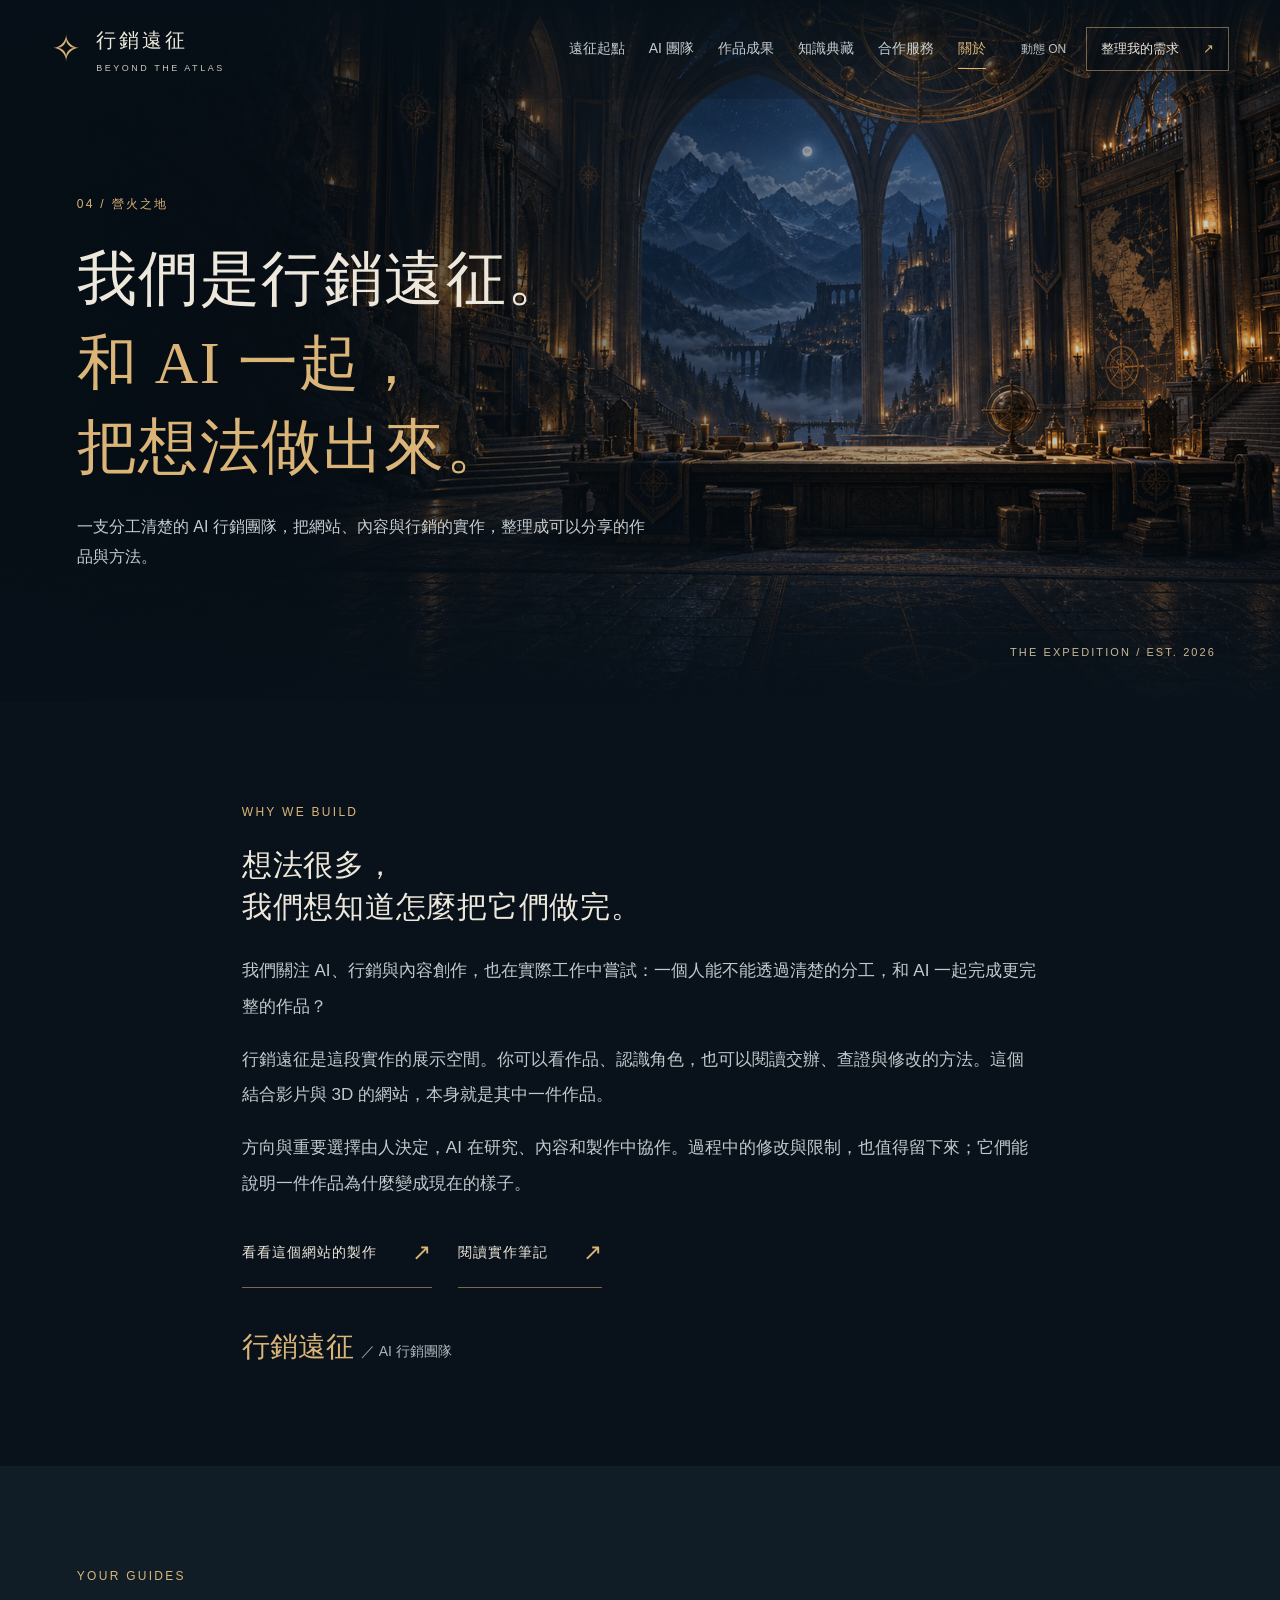
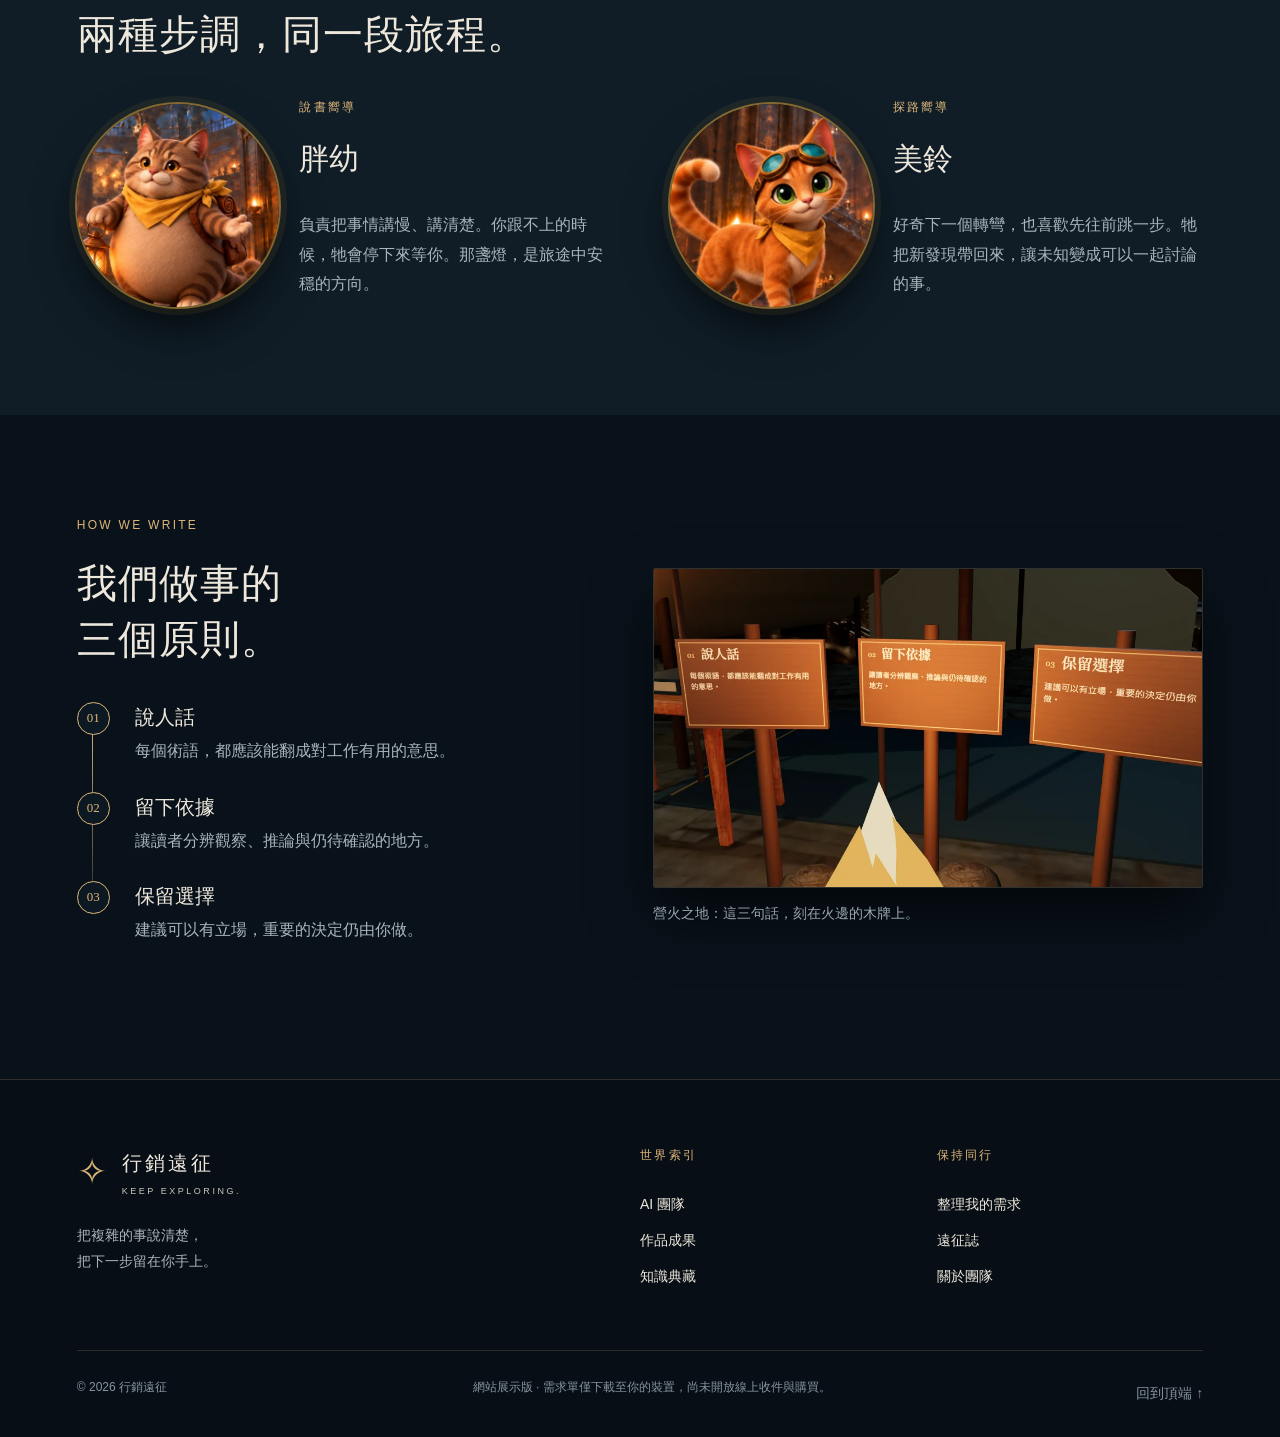
==== commit 5955eb55: "feat(pages): 內頁三欄大數字改成「文字＋步驟＋配圖」版型 - 新增 .split（左文右圖，可左右互換）與 .flow（金線串起的編號步驟） - AI 團隊頁：工作怎麼走配交辦單、讓判斷被" ====
--- a/about.html
+++ b/about.html
@@ -1 +1 @@
-<!doctype html><html lang="zh-Hant"><head><meta charset="utf-8"><meta name="viewport" content="width=device-width,initial-scale=1"><meta name="description" content="認識行銷遠征：一支 AI 行銷團隊的起點、兩位嚮導，以及我們做事的三個原則。"><meta name="theme-color" content="#09121b"><title>關於｜行銷遠征</title><link rel="icon" href="favicon.svg" type="image/svg+xml"><link rel="stylesheet" href="site.css?v=type-1"><link rel="stylesheet" href="realm.css?v=type-1"><script src="site.js" defer></script></head><body id="top" class="inner-page"><a class="skip" href="#main">跳至主要內容</a><header class="site-header"><a class="brand" href="index.html" aria-label="行銷遠征首頁"><span class="crest">✧</span><span>行銷遠征<small>BEYOND THE ATLAS</small></span></a><nav id="main-nav" aria-label="主要導覽"><a href="index.html">遠征起點</a><a href="team.html">AI 團隊</a><a href="works.html">作品成果</a><a href="knowledge.html">知識典藏</a><a href="services.html">合作服務</a><a href="about.html" aria-current="page">關於</a></nav><div class="header-tools"><button class="motion-toggle" aria-pressed="false" aria-label="減少動態">動態 ON</button><a class="join-link" href="services.html#brief">整理我的需求 <span>↗</span></a><button class="menu-toggle" aria-expanded="false" aria-controls="main-nav">選單</button></div></header><main id="main"><section class="page-hero"><img class="hero-art" src="assets/world/guild.png" alt="" fetchpriority="high"><div class="hero-shade"></div><div class="hero-content"><span class="eyebrow">04 / 營火之地</span><h1>我們是<wbr>行銷遠征。<br><em>和 AI 一起，<br>把想法<wbr>做出來。</em></h1><p>一支分工清楚的 AI 行銷團隊，把網站、內容與行銷的實作，整理成可以分享的作品與方法。</p></div><span class="coordinate" aria-hidden="true">THE EXPEDITION / EST. 2026</span></section><section class="section prose story-prose"><span class="eyebrow">WHY WE BUILD</span><h2>想法很多，<br>我們想知道<wbr>怎麼把它們做完。</h2><p>我們關注 AI、行銷與內容創作，也在實際工作中嘗試：一個人能不能透過清楚的分工，和 AI 一起完成更完整的作品？</p><p>行銷遠征是這段實作的展示空間。你可以看作品、認識角色，也可以閱讀交辦、查證與修改的方法。這個結合影片與 3D 的網站，本身就是其中一件作品。</p><p>方向與重要選擇由人決定，AI 在研究、內容和製作中協作。過程中的修改與限制，也值得留下來；它們能說明一件作品為什麼變成現在的樣子。</p><a class="text-link" href="works.html#site-case">看看這個網站的製作 <span>↗</span></a><a class="text-link" href="knowledge.html">閱讀實作筆記 <span>↗</span></a><div class="signature">行銷遠征 <span>／ AI 行銷團隊</span></div></section><section class="section tinted"><span class="eyebrow">YOUR GUIDES</span><h2>兩種步調，同一段旅程。</h2><div class="guide-stories"><article><img src="assets/pangyou-film.webp" alt="提燈的胖幼" loading="lazy" width="440" height="440"><div><span class="eyebrow">說書嚮導</span><h3>胖幼</h3><p>負責把事情講慢、講清楚。你跟不上的時候，牠會停下來等你。那盞燈，是旅途中安穩的方向。</p></div></article><article><img src="assets/meiling-film.webp" alt="戴護目鏡的美鈴" loading="lazy" width="440" height="440"><div><span class="eyebrow">探路嚮導</span><h3>美鈴</h3><p>好奇下一個轉彎，也喜歡先往前跳一步。牠把新發現帶回來，讓未知變成可以一起討論的事。</p></div></article></div></section><section class="section"><div class="principle-grid"><article><b>01</b><h3>說人話</h3><p>每個術語，都應該能翻成對工作有用的意思。</p></article><article><b>02</b><h3>留下依據</h3><p>讓讀者分辨觀察、推論與仍待確認的地方。</p></article><article><b>03</b><h3>保留選擇</h3><p>建議可以有立場，重要的決定仍由你做。</p></article></div></section></main><footer class="site-footer"><div><a class="brand" href="index.html"><span class="crest">✧</span><span>行銷遠征<small>KEEP EXPLORING.</small></span></a><p>把複雜的事說清楚，<br>把下一步留在你手上。</p></div><div><span class="eyebrow">世界索引</span><a href="team.html">AI 團隊</a><a href="works.html">作品成果</a><a href="knowledge.html">知識典藏</a></div><div><span class="eyebrow">保持同行</span><a href="services.html#brief">整理我的需求</a><a href="news.html">遠征誌</a><a href="about.html">關於團隊</a></div><div class="footer-bottom"><span>© 2026 行銷遠征</span><span>網站展示版 · 需求單僅下載至你的裝置，尚未開放線上收件與購買。</span><a href="#top">回到頂端 ↑</a></div></footer><div class="reading-progress" aria-hidden="true"></div></body></html>+<!doctype html><html lang="zh-Hant"><head><meta charset="utf-8"><meta name="viewport" content="width=device-width,initial-scale=1"><meta name="description" content="認識行銷遠征：一支 AI 行銷團隊的起點、兩位嚮導，以及我們做事的三個原則。"><meta name="theme-color" content="#09121b"><title>關於｜行銷遠征</title><link rel="icon" href="favicon.svg" type="image/svg+xml"><link rel="stylesheet" href="site.css?v=inner-1"><link rel="stylesheet" href="realm.css?v=type-1"><script src="site.js" defer></script></head><body id="top" class="inner-page"><a class="skip" href="#main">跳至主要內容</a><header class="site-header"><a class="brand" href="index.html" aria-label="行銷遠征首頁"><span class="crest">✧</span><span>行銷遠征<small>BEYOND THE ATLAS</small></span></a><nav id="main-nav" aria-label="主要導覽"><a href="index.html">遠征起點</a><a href="team.html">AI 團隊</a><a href="works.html">作品成果</a><a href="knowledge.html">知識典藏</a><a href="services.html">合作服務</a><a href="about.html" aria-current="page">關於</a></nav><div class="header-tools"><button class="motion-toggle" aria-pressed="false" aria-label="減少動態">動態 ON</button><a class="join-link" href="services.html#brief">整理我的需求 <span>↗</span></a><button class="menu-toggle" aria-expanded="false" aria-controls="main-nav">選單</button></div></header><main id="main"><section class="page-hero"><img class="hero-art" src="assets/world/guild.png" alt="" fetchpriority="high"><div class="hero-shade"></div><div class="hero-content"><span class="eyebrow">04 / 營火之地</span><h1>我們是<wbr>行銷遠征。<br><em>和 AI 一起，<br>把想法<wbr>做出來。</em></h1><p>一支分工清楚的 AI 行銷團隊，把網站、內容與行銷的實作，整理成可以分享的作品與方法。</p></div><span class="coordinate" aria-hidden="true">THE EXPEDITION / EST. 2026</span></section><section class="section prose story-prose"><span class="eyebrow">WHY WE BUILD</span><h2>想法很多，<br>我們想知道<wbr>怎麼把它們做完。</h2><p>我們關注 AI、行銷與內容創作，也在實際工作中嘗試：一個人能不能透過清楚的分工，和 AI 一起完成更完整的作品？</p><p>行銷遠征是這段實作的展示空間。你可以看作品、認識角色，也可以閱讀交辦、查證與修改的方法。這個結合影片與 3D 的網站，本身就是其中一件作品。</p><p>方向與重要選擇由人決定，AI 在研究、內容和製作中協作。過程中的修改與限制，也值得留下來；它們能說明一件作品為什麼變成現在的樣子。</p><a class="text-link" href="works.html#site-case">看看這個網站的製作 <span>↗</span></a><a class="text-link" href="knowledge.html">閱讀實作筆記 <span>↗</span></a><div class="signature">行銷遠征 <span>／ AI 行銷團隊</span></div></section><section class="section tinted"><span class="eyebrow">YOUR GUIDES</span><h2>兩種步調，同一段旅程。</h2><div class="guide-stories"><article><img src="assets/pangyou-film.webp" alt="提燈的胖幼" loading="lazy" width="440" height="440"><div><span class="eyebrow">說書嚮導</span><h3>胖幼</h3><p>負責把事情講慢、講清楚。你跟不上的時候，牠會停下來等你。那盞燈，是旅途中安穩的方向。</p></div></article><article><img src="assets/meiling-film.webp" alt="戴護目鏡的美鈴" loading="lazy" width="440" height="440"><div><span class="eyebrow">探路嚮導</span><h3>美鈴</h3><p>好奇下一個轉彎，也喜歡先往前跳一步。牠把新發現帶回來，讓未知變成可以一起討論的事。</p></div></article></div></section><section class="section"><div class="split"><div><span class="eyebrow">HOW WE WRITE</span><h2>我們做事的<br>三個原則。</h2><ol class="flow"><li><b>說人話</b><p>每個術語，都應該能翻成對工作有用的意思。</p></li><li><b>留下依據</b><p>讓讀者分辨觀察、推論與仍待確認的地方。</p></li><li><b>保留選擇</b><p>建議可以有立場，重要的決定仍由你做。</p></li></ol></div><figure><img src="assets/inner/campfire-plaques.webp" alt="營火之地火邊的三塊原則木牌" width="1000" height="581" loading="lazy"><figcaption>營火之地：這三句話，刻在火邊的木牌上。</figcaption></figure></div></section></main><footer class="site-footer"><div><a class="brand" href="index.html"><span class="crest">✧</span><span>行銷遠征<small>KEEP EXPLORING.</small></span></a><p>把複雜的事說清楚，<br>把下一步留在你手上。</p></div><div><span class="eyebrow">世界索引</span><a href="team.html">AI 團隊</a><a href="works.html">作品成果</a><a href="knowledge.html">知識典藏</a></div><div><span class="eyebrow">保持同行</span><a href="services.html#brief">整理我的需求</a><a href="news.html">遠征誌</a><a href="about.html">關於團隊</a></div><div class="footer-bottom"><span>© 2026 行銷遠征</span><span>網站展示版 · 需求單僅下載至你的裝置，尚未開放線上收件與購買。</span><a href="#top">回到頂端 ↑</a></div></footer><div class="reading-progress" aria-hidden="true"></div></body></html>
--- a/site.css
+++ b/site.css
@@ -23,3 +23,22 @@
 
 /* 嚮導貓：沿用開場影片的長相，半身圓形裁切、細金邊、不加卡片框（隊員才用卡片）。 */
 .guide-stories img{width:min(210px,100%);height:auto;max-height:none;aspect-ratio:1/1;border-radius:50%;object-fit:cover;justify-self:center;margin:0 auto;box-shadow:0 0 0 2px #d9a63f88,0 0 0 8px #d9a63f14,0 22px 44px #0009}
+
+/* 內頁「文字＋步驟／配圖」版型（inner-1）：取代只有一兩行字的三欄大數字，配圖用網站房間裡的實物 */
+.split{display:grid;grid-template-columns:minmax(0,1fr) minmax(0,1.1fr);gap:clamp(40px,6vw,96px);align-items:center}
+.split.reverse>figure{order:-1}
+.split figure{margin:0}
+.split figure img{width:100%;height:auto;border:1px solid var(--line);border-radius:2px;box-shadow:0 28px 60px #0009}
+.split figcaption{margin-top:14px;font-size:14px;line-height:1.7;color:#99a7af}
+.flow{list-style:none;counter-reset:flow;margin:34px 0;padding:0;position:relative}
+.flow:before{content:"";position:absolute;left:15px;top:16px;bottom:30px;width:1px;background:linear-gradient(var(--gold),#c8af7922)}
+.flow li{counter-increment:flow;position:relative;padding:0 0 26px 58px}
+.flow li:last-child{padding-bottom:0}
+.flow li:before{content:counter(flow,decimal-leading-zero);position:absolute;left:0;top:0;width:31px;height:31px;border:1px solid var(--gold);border-radius:50%;background:#0d1922;color:var(--gold);font:13px/29px Georgia,serif;text-align:center}
+.flow b{display:block;font:500 20px/1.5 var(--serif);color:var(--text);margin-bottom:4px}
+.flow p{margin:0;font-size:16px}
+.shots{display:grid;grid-template-columns:1fr 1fr;gap:14px;align-content:start}
+.shots img:first-child{grid-column:1/-1}
+.shots figcaption{grid-column:1/-1;margin-top:0}
+@media(max-width:950px){.split{grid-template-columns:1fr;gap:36px}.split.reverse>figure{order:0}}
+@media(max-width:600px){.flow li{padding-left:50px}.flow b{font-size:18px}.flow p{font-size:15px}}
